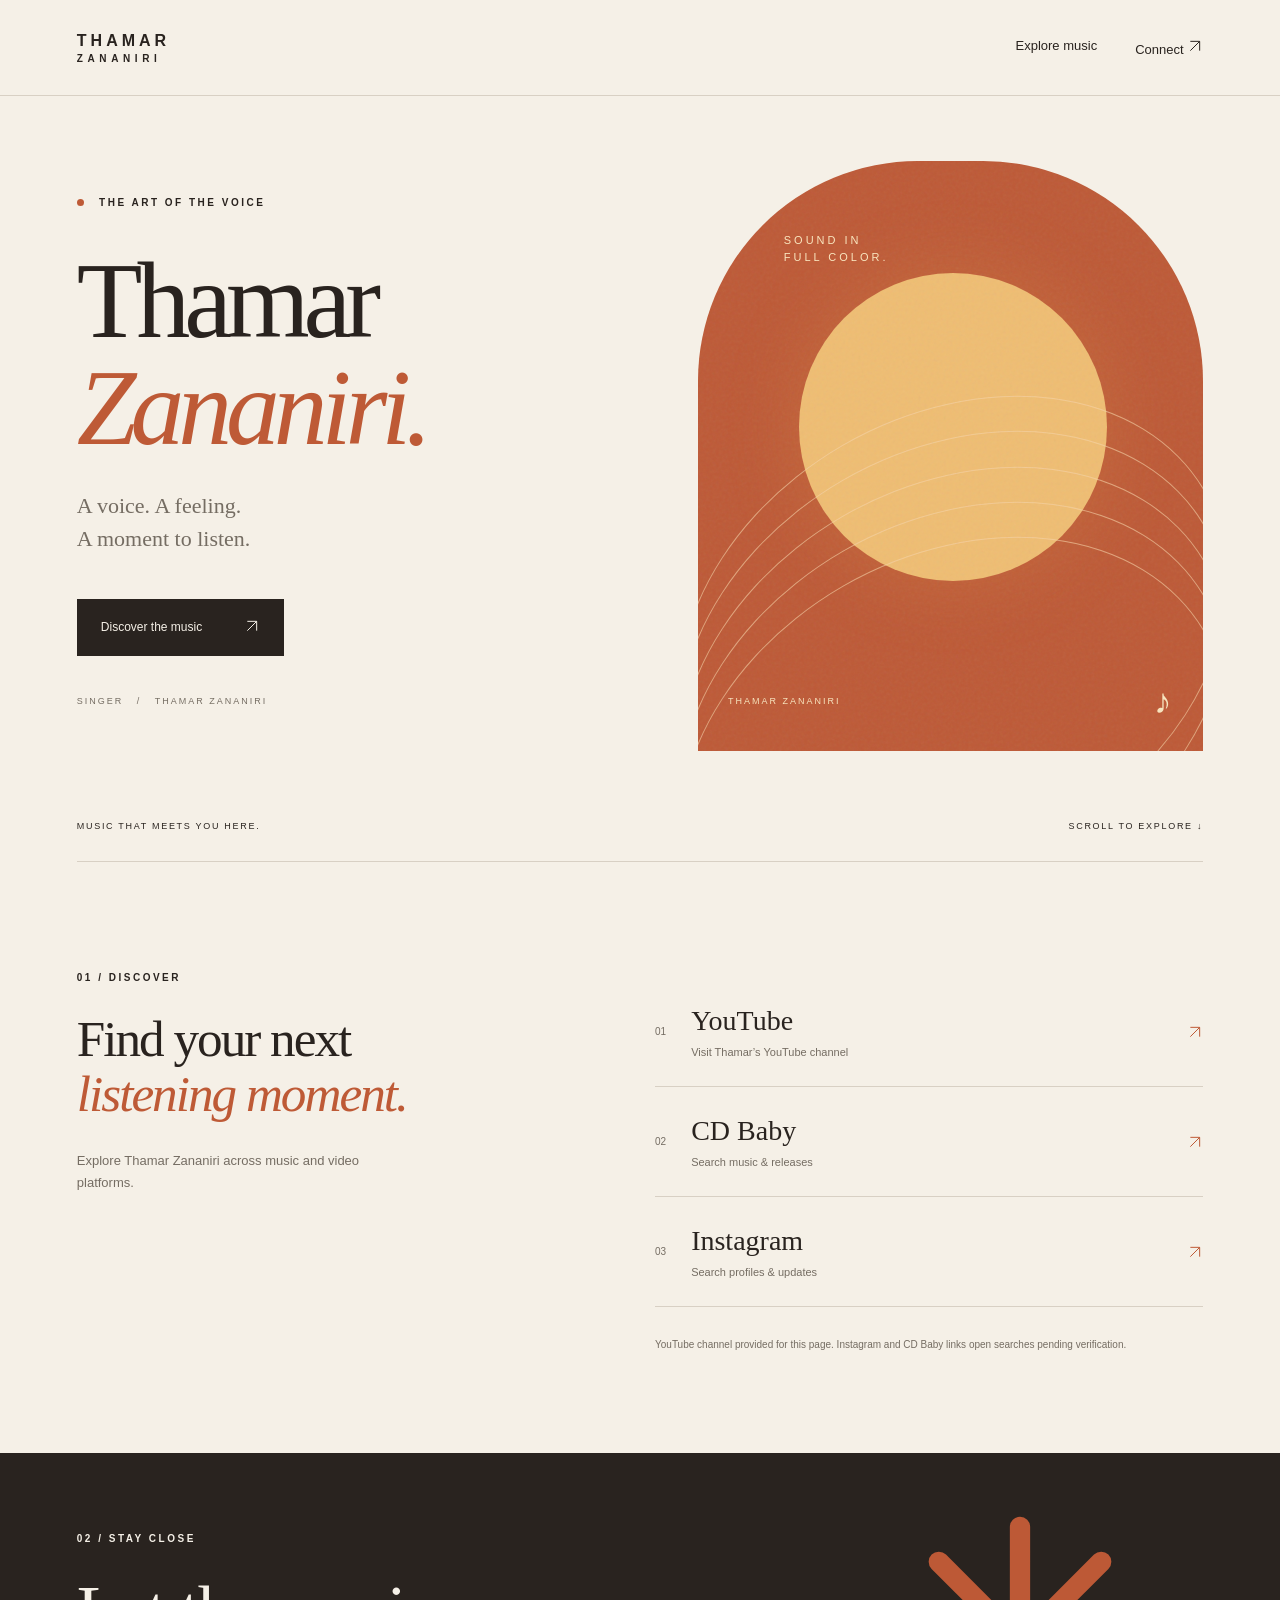
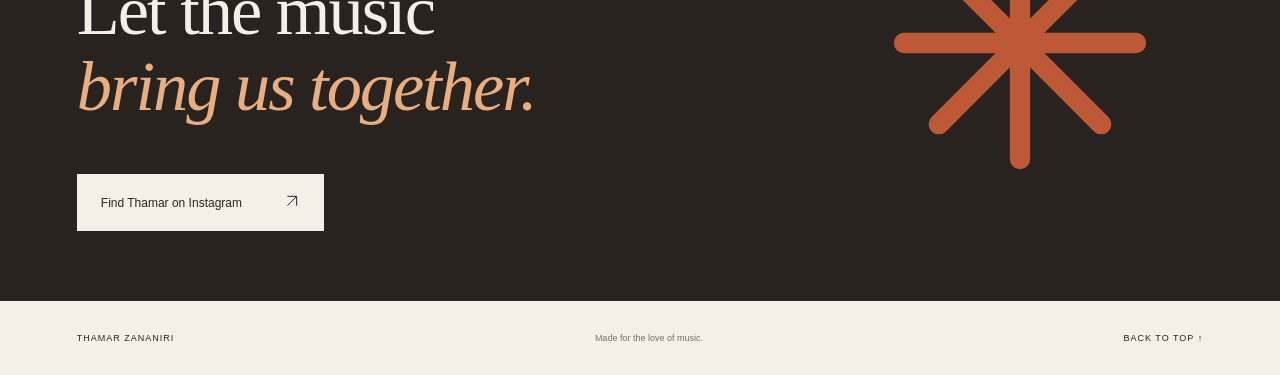
==== index.html @ 1c7a8098 "Add Thamar Zananiri landing page" ====
<!doctype html>
<html lang="en">
<head>
<meta charset="utf-8"><meta name="viewport" content="width=device-width,initial-scale=1">
<meta name="theme-color" content="#211c19">
<meta name="description" content="Discover singer Thamar Zananiri. Explore her music, performances, and social presence.">
<title>Thamar Zananiri — Singer</title>
<link rel="stylesheet" href="style.css">
</head>
<body>
<header><a class="wordmark" href="#">THAMAR<span>ZANANIRI</span></a><nav aria-label="Main navigation"><a href="#listen">Explore music</a><a href="#connect">Connect <span aria-hidden="true"><svg width="16" height="16" viewBox="0 0 24 24" fill="none" stroke="currentColor" stroke-width="1.5" aria-hidden="true"><path d="M5 19 19 5M5 5h14v14"/></svg></span></a></nav></header>
<main>
<section class="hero" aria-labelledby="title">
<div class="intro"><p class="eyebrow"><span></span> THE ART OF THE VOICE</p><h1 id="title">Thamar<br><i>Zananiri.</i></h1><p class="subtitle">A voice. A feeling.<br>A moment to listen.</p><a class="button" href="https://www.youtube.com/channel/UCpa3bfyTD0o4tT6CGDLnofg" target="_blank" rel="noopener noreferrer">Discover the music <span aria-hidden="true"><svg width="16" height="16" viewBox="0 0 24 24" fill="none" stroke="currentColor" stroke-width="1.5" aria-hidden="true"><path d="M5 19 19 5M5 5h14v14"/></svg></span></a><p class="caption">SINGER &nbsp; / &nbsp; THAMAR ZANANIRI</p></div>
<div class="art" role="img" aria-label="Abstract artwork of a golden sun and sound waves"><div class="art-label">SOUND IN<br>FULL COLOR.</div><div class="sun"></div><div class="orbit o1"></div><div class="orbit o2"></div><div class="orbit o3"></div><div class="orbit o4"></div><div class="orbit o5"></div><div class="art-bottom"><span>THAMAR ZANANIRI</span><span>♪</span></div></div>
<div class="hero-bottom"><span>MUSIC THAT MEETS YOU HERE.</span><a href="#listen">SCROLL TO EXPLORE ↓</a></div>
</section>
<section id="listen" class="listen"><div class="section-heading"><p class="eyebrow">01 / DISCOVER</p><h2>Find your next<br><i>listening moment.</i></h2><p>Explore Thamar Zananiri across music and video platforms.</p></div>
<div class="platforms">
<a class="platform" href="https://www.youtube.com/channel/UCpa3bfyTD0o4tT6CGDLnofg" target="_blank" rel="noopener noreferrer"><span class="platform-number">01</span><div><h3>YouTube</h3><p>Visit Thamar’s YouTube channel</p></div><span class="arrow" aria-hidden="true"><svg width="16" height="16" viewBox="0 0 24 24" fill="none" stroke="currentColor" stroke-width="1.5" aria-hidden="true"><path d="M5 19 19 5M5 5h14v14"/></svg></span></a>
<a class="platform" href="https://www.google.com/search?q=%22Thamar+Zananiri%22+site%3Acdbaby.com" target="_blank" rel="noopener noreferrer"><span class="platform-number">02</span><div><h3>CD Baby</h3><p>Search music & releases</p></div><span class="arrow" aria-hidden="true"><svg width="16" height="16" viewBox="0 0 24 24" fill="none" stroke="currentColor" stroke-width="1.5" aria-hidden="true"><path d="M5 19 19 5M5 5h14v14"/></svg></span></a>
<a class="platform" href="https://www.google.com/search?q=%22Thamar+Zananiri%22+site%3Ainstagram.com" target="_blank" rel="noopener noreferrer"><span class="platform-number">03</span><div><h3>Instagram</h3><p>Search profiles & updates</p></div><span class="arrow" aria-hidden="true"><svg width="16" height="16" viewBox="0 0 24 24" fill="none" stroke="currentColor" stroke-width="1.5" aria-hidden="true"><path d="M5 19 19 5M5 5h14v14"/></svg></span></a>
</div><p class="link-note">YouTube channel provided for this page. Instagram and CD Baby links open searches pending verification.</p></section>
<section id="connect" class="connect"><p class="eyebrow">02 / STAY CLOSE</p><h2>Let the music<br><i>bring us together.</i></h2><a class="button light" href="https://www.google.com/search?q=%22Thamar+Zananiri%22+site%3Ainstagram.com" target="_blank" rel="noopener noreferrer">Find Thamar on Instagram <span aria-hidden="true"><svg width="16" height="16" viewBox="0 0 24 24" fill="none" stroke="currentColor" stroke-width="1.5" aria-hidden="true"><path d="M5 19 19 5M5 5h14v14"/></svg></span></a><svg class="flower" aria-hidden="true" width="290" height="320" viewBox="0 0 100 100" fill="none" stroke="currentColor" stroke-width="7" stroke-linecap="round"><path d="M50 10v80M10 50h80M22 22l56 56M22 78l56-56"/></svg></section>
</main><footer><span>THAMAR ZANANIRI</span><span>Made for the love of music.</span><a href="#">BACK TO TOP ↑</a></footer>
</body></html>
---- style.css ----
:root{--paper:#f5f0e7;--ink:#29231f;--muted:#756d63;--orange:#be5a36;--line:#d8d0c4}*{box-sizing:border-box}html{scroll-behavior:smooth;scroll-padding-top:30px}body{margin:0;background:var(--paper);color:var(--ink);font-family:Arial,Helvetica,sans-serif}a{color:inherit;text-decoration:none}a:focus-visible{outline:3px solid var(--orange);outline-offset:6px}header{max-width:1440px;margin:auto;padding:30px 6%;display:flex;justify-content:space-between;align-items:center;border-bottom:1px solid var(--line)}.wordmark{font-size:16px;font-weight:700;letter-spacing:4px;line-height:1.35}.wordmark span{display:block;font-size:10px;letter-spacing:4.6px}nav{display:flex;gap:38px;font-size:13px}nav a:hover{text-decoration:underline}.hero{padding:65px 6% 0;max-width:1440px;margin:auto;display:grid;grid-template-columns:1.15fr 1fr;gap:40px}.intro{padding:26px 0}.eyebrow{font-size:10px;letter-spacing:2.5px;font-weight:600}.eyebrow span{display:inline-block;width:7px;height:7px;border-radius:50%;background:var(--orange);margin-right:10px}h1,h2{font-family:Georgia,'Times New Roman',serif;font-weight:400}h1{font-size:clamp(66px,8.4vw,125px);line-height:.99;letter-spacing:-6px;margin:40px 0 28px}h1 i,h2 i{font-weight:400;color:var(--orange)}.subtitle{font-family:Georgia,serif;font-size:22px;line-height:1.5;color:var(--muted)}.button{display:inline-flex;align-items:center;gap:42px;background:var(--ink);color:var(--paper);padding:19px 24px;font-size:12px;margin-top:22px;transition:background .2s,transform .2s}.button:hover{background:var(--orange);transform:translateY(-2px)}.caption{font-size:9px;letter-spacing:2px;color:var(--muted);margin-top:40px}.art{position:relative;min-height:590px;background:#bd5936;overflow:hidden;border-radius:220px 220px 0 0;color:#f9e6bf;isolation:isolate}.art:after{content:'';position:absolute;inset:0;opacity:.12;background-image:url("data:image/svg+xml,%3Csvg viewBox='0 0 200 200' xmlns='http://www.w3.org/2000/svg'%3E%3Cfilter id='n'%3E%3CfeTurbulence type='fractalNoise' baseFrequency='.8' numOctaves='3' stitchTiles='stitch'/%3E%3C/filter%3E%3Cpath fill='%23000' filter='url(%23n)' opacity='.6' d='M0 0h200v200H0z'/%3E%3C/svg%3E");pointer-events:none}.sun{position:absolute;width:61%;aspect-ratio:1;background:#efbd72;border-radius:50%;top:19%;left:20%;box-shadow:0 0 80px #eaa45233}.art-label{position:absolute;top:12%;left:17%;z-index:2;font-size:11px;letter-spacing:3px;line-height:1.6}.orbit{position:absolute;border:1px solid #f7d4a999;border-radius:50%;height:75%;width:115%;left:-7%;top:43%;transform:rotate(-30deg)}.o2{top:49%}.o3{top:55%}.o4{top:61%}.o5{top:67%}.art-bottom{position:absolute;bottom:30px;left:30px;right:30px;display:flex;justify-content:space-between;align-items:center;font-size:9px;letter-spacing:2px}.art-bottom span:last-child{font-size:35px}.hero-bottom{grid-column:1/-1;display:flex;justify-content:space-between;padding:30px 0;border-bottom:1px solid var(--line);font-size:9px;letter-spacing:1.7px}.listen{padding:100px 6%;max-width:1440px;margin:auto;display:grid;grid-template-columns:1fr 1fr;gap:30px}h2{font-size:clamp(38px,4vw,60px);line-height:1.08;letter-spacing:-2px;margin:28px 0}.section-heading>p:last-child{max-width:290px;color:var(--muted);font-size:13px;line-height:1.7}.platforms{padding-top:15px}.platform{display:flex;align-items:center;gap:25px;padding:28px 0;border-bottom:1px solid var(--line);transition:padding .2s}.platform:hover{padding-left:10px}.platform-number{color:var(--muted);font-size:10px}h3{font-family:Georgia,serif;font-weight:400;font-size:28px;margin:0 0 9px}.platform p{font-size:11px;color:var(--muted);margin:0}.arrow{margin-left:auto;font-size:25px;color:var(--orange)}.link-note{grid-column:2;font-size:10px;color:var(--muted);line-height:1.6;margin:0}.connect{background:var(--ink);color:var(--paper);padding:70px 6%;position:relative;overflow:hidden}.connect h2{font-size:clamp(45px,5.5vw,80px)}.connect h2 i{color:#e9ae80}.light{background:var(--paper);color:var(--ink)}.flower{position:absolute;right:9%;top:30px;color:#bd5936;font-size:300px;line-height:1.4}footer{display:flex;justify-content:space-between;gap:25px;padding:32px 6%;font-size:9px;letter-spacing:1px}footer span:nth-child(2){color:var(--muted);letter-spacing:0}@media(min-width:1600px){.connect{padding-left:calc((100vw - 1267px)/2)}}@media(max-width:700px){header{padding:22px 6%}nav{gap:20px;font-size:11px}.wordmark{font-size:13px}.wordmark span{font-size:8px}.hero{grid-template-columns:1fr;padding-top:25px;gap:20px}.intro{padding-bottom:5px}h1{letter-spacing:-4px;font-size:80px;margin-top:30px}.art{min-height:430px;border-radius:200px 200px 0 0}.hero-bottom{font-size:7px;letter-spacing:1px}.listen{grid-template-columns:1fr;padding-top:60px;padding-bottom:60px;gap:15px}.link-note{grid-column:1}.connect{padding-top:50px;padding-bottom:55px}.flower{font-size:190px;right:-60px;top:60px;opacity:.4}.connect .button,.connect h2,.connect .eyebrow{position:relative;z-index:1}footer{flex-wrap:wrap;font-size:8px}footer span:nth-child(2){order:3;width:100%}}@media(prefers-reduced-motion:reduce){html{scroll-behavior:auto}*{transition:none!important}}
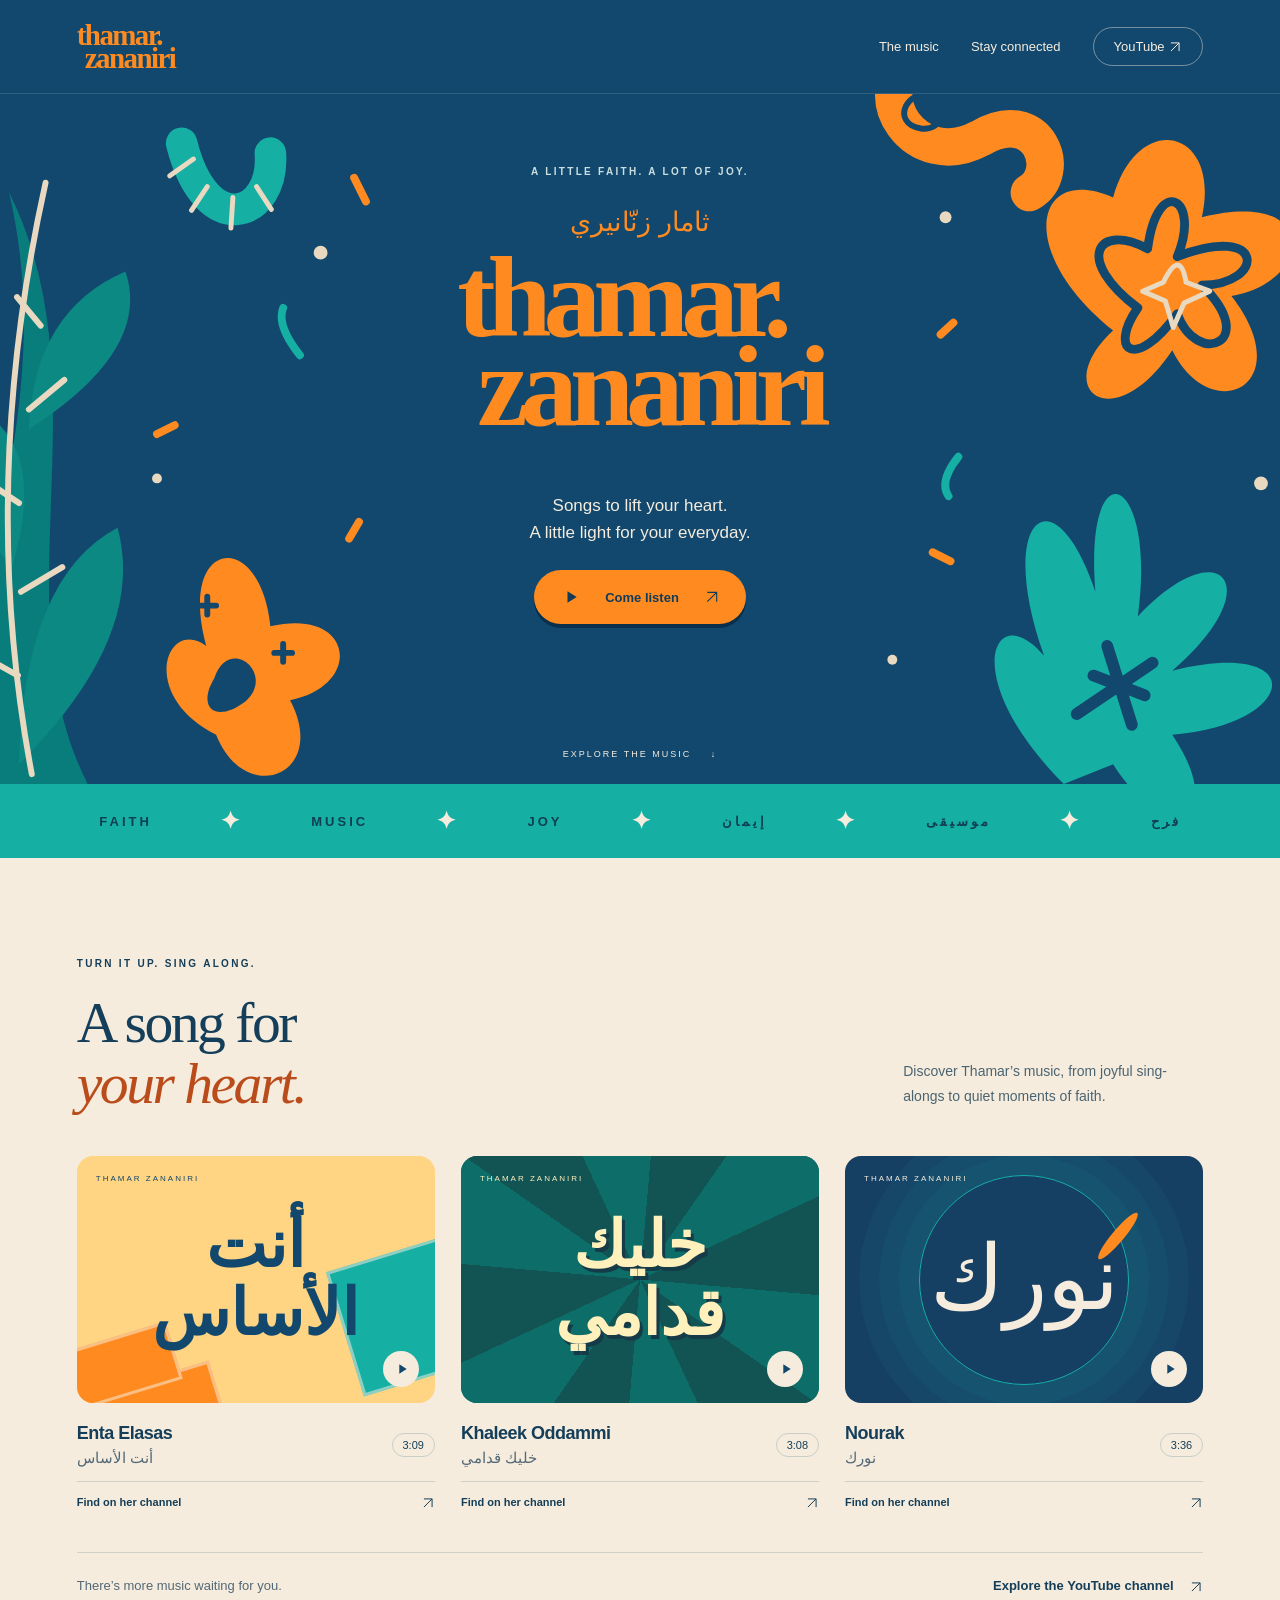
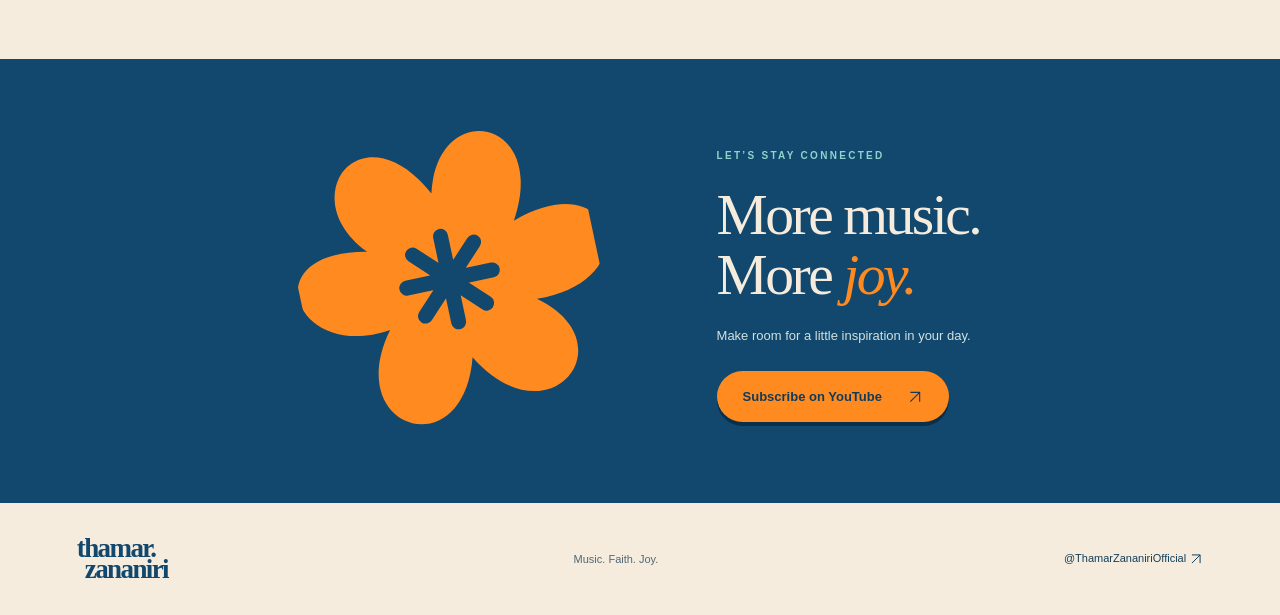
==== commit fa86b4b9: "Redesign landing page around Thamar's YouTube branding" ====
--- a/index.html
+++ b/index.html
@@ -2,25 +2,23 @@
 <html lang="en">
 <head>
 <meta charset="utf-8"><meta name="viewport" content="width=device-width,initial-scale=1">
-<meta name="theme-color" content="#211c19">
-<meta name="description" content="Discover singer Thamar Zananiri. Explore her music, performances, and social presence.">
-<title>Thamar Zananiri — Singer</title>
-<link rel="stylesheet" href="style.css">
+<meta name="theme-color" content="#12486e">
+<meta name="description" content="Music, faith and joy with Thamar Zananiri — ثامار زنّانيري. Discover her songs and watch on YouTube.">
+<title>Thamar Zananiri | ثامار زنّانيري</title>
+<link rel="icon" href="assets/favicon.svg" type="image/svg+xml"><link rel="stylesheet" href="style.css">
 </head>
 <body>
-<header><a class="wordmark" href="#">THAMAR<span>ZANANIRI</span></a><nav aria-label="Main navigation"><a href="#listen">Explore music</a><a href="#connect">Connect <span aria-hidden="true"><svg width="16" height="16" viewBox="0 0 24 24" fill="none" stroke="currentColor" stroke-width="1.5" aria-hidden="true"><path d="M5 19 19 5M5 5h14v14"/></svg></span></a></nav></header>
+<header class="header"><a class="wordmark" href="#" aria-label="Thamar Zananiri home"><span>thamar.</span><span>zananiri</span></a><nav aria-label="Main navigation"><a href="#music">The music</a><a href="#connect">Stay connected</a><a class="nav-watch" href="https://www.youtube.com/@ThamarZananiriOfficial" target="_blank" rel="noopener noreferrer">YouTube <span aria-hidden="true"><svg class="arrow-icon" viewBox="0 0 24 24" fill="none" stroke="currentColor" stroke-width="1.7" aria-hidden="true"><path d="M5 19 19 5M5 5h14v14"/></svg></span></a></nav></header>
 <main>
-<section class="hero" aria-labelledby="title">
-<div class="intro"><p class="eyebrow"><span></span> THE ART OF THE VOICE</p><h1 id="title">Thamar<br><i>Zananiri.</i></h1><p class="subtitle">A voice. A feeling.<br>A moment to listen.</p><a class="button" href="https://www.youtube.com/channel/UCpa3bfyTD0o4tT6CGDLnofg" target="_blank" rel="noopener noreferrer">Discover the music <span aria-hidden="true"><svg width="16" height="16" viewBox="0 0 24 24" fill="none" stroke="currentColor" stroke-width="1.5" aria-hidden="true"><path d="M5 19 19 5M5 5h14v14"/></svg></span></a><p class="caption">SINGER &nbsp; / &nbsp; THAMAR ZANANIRI</p></div>
-<div class="art" role="img" aria-label="Abstract artwork of a golden sun and sound waves"><div class="art-label">SOUND IN<br>FULL COLOR.</div><div class="sun"></div><div class="orbit o1"></div><div class="orbit o2"></div><div class="orbit o3"></div><div class="orbit o4"></div><div class="orbit o5"></div><div class="art-bottom"><span>THAMAR ZANANIRI</span><span>♪</span></div></div>
-<div class="hero-bottom"><span>MUSIC THAT MEETS YOU HERE.</span><a href="#listen">SCROLL TO EXPLORE ↓</a></div>
+<section class="hero" aria-labelledby="title"><div class="hero-content"><p class="eyebrow">A LITTLE FAITH. A LOT OF JOY.</p><p class="arabic" lang="ar" dir="rtl">ثامار زنّانيري</p><h1 id="title"><span>thamar.</span><span>zananiri</span></h1><p class="hero-description">Songs to lift your heart.<br>A little light for your everyday.</p><a class="button" href="https://www.youtube.com/@ThamarZananiriOfficial" target="_blank" rel="noopener noreferrer"><svg viewBox="0 0 24 24" aria-hidden="true"><path d="m9 5 11 7-11 7Z" fill="currentColor"/></svg>Come listen <span aria-hidden="true"><svg class="arrow-icon" viewBox="0 0 24 24" fill="none" stroke="currentColor" stroke-width="1.7" aria-hidden="true"><path d="M5 19 19 5M5 5h14v14"/></svg></span></a></div><a class="hero-scroll" href="#music">EXPLORE THE MUSIC <span aria-hidden="true">↓</span></a></section>
+<div class="ribbon" aria-hidden="true"><span>FAITH</span><b>✦</b><span>MUSIC</span><b>✦</b><span>JOY</span><b>✦</b><span>إيمان</span><b>✦</b><span>موسيقى</span><b>✦</b><span>فرح</span></div>
+<section class="music section" id="music"><div class="section-top"><div><p class="eyebrow">TURN IT UP. SING ALONG.</p><h2>A song for<br><em>your heart.</em></h2></div><p>Discover Thamar’s music, from joyful sing-alongs to quiet moments of faith.</p></div>
+<div class="songs">
+<a class="song" href="https://www.youtube.com/@ThamarZananiriOfficial/search?query=Enta%20Elasas" target="_blank" rel="noopener noreferrer"><div class="cover foundations"><span class="cover-label">THAMAR ZANANIRI</span><div class="blocks" aria-hidden="true"><i></i><i></i><i></i></div><span class="cover-title" lang="ar" dir="rtl">أنت<br>الأساس</span><span class="play" aria-hidden="true"><svg class="play-icon" viewBox="0 0 24 24" aria-hidden="true"><path d="m8 5 11 7-11 7Z" fill="currentColor"/></svg></span></div><div class="song-details"><div><h3>Enta Elasas</h3><p lang="ar" dir="rtl">أنت الأساس</p></div><span class="duration">3:09</span></div><span class="song-action">Find on her channel <span aria-hidden="true"><svg class="arrow-icon" viewBox="0 0 24 24" fill="none" stroke="currentColor" stroke-width="1.7" aria-hidden="true"><path d="M5 19 19 5M5 5h14v14"/></svg></span></span></a>
+<a class="song" href="https://www.youtube.com/@ThamarZananiriOfficial/search?query=khaleek%20Oddammi" target="_blank" rel="noopener noreferrer"><div class="cover ahead"><span class="cover-label">THAMAR ZANANIRI</span><div class="rays" aria-hidden="true"></div><span class="cover-title" lang="ar" dir="rtl">خليك<br>قدامي</span><span class="play" aria-hidden="true"><svg class="play-icon" viewBox="0 0 24 24" aria-hidden="true"><path d="m8 5 11 7-11 7Z" fill="currentColor"/></svg></span></div><div class="song-details"><div><h3>Khaleek Oddammi</h3><p lang="ar" dir="rtl">خليك قدامي</p></div><span class="duration">3:08</span></div><span class="song-action">Find on her channel <span aria-hidden="true"><svg class="arrow-icon" viewBox="0 0 24 24" fill="none" stroke="currentColor" stroke-width="1.7" aria-hidden="true"><path d="M5 19 19 5M5 5h14v14"/></svg></span></span></a>
+<a class="song" href="https://www.youtube.com/@ThamarZananiriOfficial/search?query=Nourak" target="_blank" rel="noopener noreferrer"><div class="cover light"><span class="cover-label">THAMAR ZANANIRI</span><span class="light-ring" aria-hidden="true"></span><span class="cover-title" lang="ar" dir="rtl">نورك</span><span class="play" aria-hidden="true"><svg class="play-icon" viewBox="0 0 24 24" aria-hidden="true"><path d="m8 5 11 7-11 7Z" fill="currentColor"/></svg></span></div><div class="song-details"><div><h3>Nourak</h3><p lang="ar" dir="rtl">نورك</p></div><span class="duration">3:36</span></div><span class="song-action">Find on her channel <span aria-hidden="true"><svg class="arrow-icon" viewBox="0 0 24 24" fill="none" stroke="currentColor" stroke-width="1.7" aria-hidden="true"><path d="M5 19 19 5M5 5h14v14"/></svg></span></span></a>
+</div><div class="all-music"><p>There’s more music waiting for you.</p><a class="text-link" href="https://www.youtube.com/@ThamarZananiriOfficial/videos" target="_blank" rel="noopener noreferrer">Explore the YouTube channel <span aria-hidden="true"><svg class="arrow-icon" viewBox="0 0 24 24" fill="none" stroke="currentColor" stroke-width="1.7" aria-hidden="true"><path d="M5 19 19 5M5 5h14v14"/></svg></span></a></div>
 </section>
-<section id="listen" class="listen"><div class="section-heading"><p class="eyebrow">01 / DISCOVER</p><h2>Find your next<br><i>listening moment.</i></h2><p>Explore Thamar Zananiri across music and video platforms.</p></div>
-<div class="platforms">
-<a class="platform" href="https://www.youtube.com/channel/UCpa3bfyTD0o4tT6CGDLnofg" target="_blank" rel="noopener noreferrer"><span class="platform-number">01</span><div><h3>YouTube</h3><p>Visit Thamar’s YouTube channel</p></div><span class="arrow" aria-hidden="true"><svg width="16" height="16" viewBox="0 0 24 24" fill="none" stroke="currentColor" stroke-width="1.5" aria-hidden="true"><path d="M5 19 19 5M5 5h14v14"/></svg></span></a>
-<a class="platform" href="https://www.google.com/search?q=%22Thamar+Zananiri%22+site%3Acdbaby.com" target="_blank" rel="noopener noreferrer"><span class="platform-number">02</span><div><h3>CD Baby</h3><p>Search music & releases</p></div><span class="arrow" aria-hidden="true"><svg width="16" height="16" viewBox="0 0 24 24" fill="none" stroke="currentColor" stroke-width="1.5" aria-hidden="true"><path d="M5 19 19 5M5 5h14v14"/></svg></span></a>
-<a class="platform" href="https://www.google.com/search?q=%22Thamar+Zananiri%22+site%3Ainstagram.com" target="_blank" rel="noopener noreferrer"><span class="platform-number">03</span><div><h3>Instagram</h3><p>Search profiles & updates</p></div><span class="arrow" aria-hidden="true"><svg width="16" height="16" viewBox="0 0 24 24" fill="none" stroke="currentColor" stroke-width="1.5" aria-hidden="true"><path d="M5 19 19 5M5 5h14v14"/></svg></span></a>
-</div><p class="link-note">YouTube channel provided for this page. Instagram and CD Baby links open searches pending verification.</p></section>
-<section id="connect" class="connect"><p class="eyebrow">02 / STAY CLOSE</p><h2>Let the music<br><i>bring us together.</i></h2><a class="button light" href="https://www.google.com/search?q=%22Thamar+Zananiri%22+site%3Ainstagram.com" target="_blank" rel="noopener noreferrer">Find Thamar on Instagram <span aria-hidden="true"><svg width="16" height="16" viewBox="0 0 24 24" fill="none" stroke="currentColor" stroke-width="1.5" aria-hidden="true"><path d="M5 19 19 5M5 5h14v14"/></svg></span></a><svg class="flower" aria-hidden="true" width="290" height="320" viewBox="0 0 100 100" fill="none" stroke="currentColor" stroke-width="7" stroke-linecap="round"><path d="M50 10v80M10 50h80M22 22l56 56M22 78l56-56"/></svg></section>
-</main><footer><span>THAMAR ZANANIRI</span><span>Made for the love of music.</span><a href="#">BACK TO TOP ↑</a></footer>
+<section class="connect" id="connect"><div class="connect-flower" aria-hidden="true"><svg viewBox="0 0 240 240"><path fill="#ff8b20" d="M120 50C80-30 10 30 60 85C-30 65-15 160 65 150C10 220 100 270 125 185C170 265 250 200 185 150C275 155 270 55 180 85C225 10 140-25 120 50Z"/><path d="M120 85v70m-35-35h70m-60-25 50 50m-50 0 50-50" stroke="#12486e" stroke-width="12" stroke-linecap="round"/></svg></div><div><p class="eyebrow">LET’S STAY CONNECTED</p><h2>More music.<br>More <em>joy.</em></h2><p>Make room for a little inspiration in your day.</p><a class="button" href="https://www.youtube.com/@ThamarZananiriOfficial?sub_confirmation=1" target="_blank" rel="noopener noreferrer">Subscribe on YouTube <span aria-hidden="true"><svg class="arrow-icon" viewBox="0 0 24 24" fill="none" stroke="currentColor" stroke-width="1.7" aria-hidden="true"><path d="M5 19 19 5M5 5h14v14"/></svg></span></a></div></section>
+</main><footer><a class="wordmark" href="#" aria-label="Back to top"><span>thamar.</span><span>zananiri</span></a><p>Music. Faith. Joy.</p><a href="https://www.youtube.com/@ThamarZananiriOfficial" target="_blank" rel="noopener noreferrer">@ThamarZananiriOfficial <span aria-hidden="true"><svg class="arrow-icon" viewBox="0 0 24 24" fill="none" stroke="currentColor" stroke-width="1.7" aria-hidden="true"><path d="M5 19 19 5M5 5h14v14"/></svg></span></a></footer>
 </body></html>
--- a/style.css
+++ b/style.css
@@ -1 +1,3 @@
-:root{--paper:#f5f0e7;--ink:#29231f;--muted:#756d63;--orange:#be5a36;--line:#d8d0c4}*{box-sizing:border-box}html{scroll-behavior:smooth;scroll-padding-top:30px}body{margin:0;background:var(--paper);color:var(--ink);font-family:Arial,Helvetica,sans-serif}a{color:inherit;text-decoration:none}a:focus-visible{outline:3px solid var(--orange);outline-offset:6px}header{max-width:1440px;margin:auto;padding:30px 6%;display:flex;justify-content:space-between;align-items:center;border-bottom:1px solid var(--line)}.wordmark{font-size:16px;font-weight:700;letter-spacing:4px;line-height:1.35}.wordmark span{display:block;font-size:10px;letter-spacing:4.6px}nav{display:flex;gap:38px;font-size:13px}nav a:hover{text-decoration:underline}.hero{padding:65px 6% 0;max-width:1440px;margin:auto;display:grid;grid-template-columns:1.15fr 1fr;gap:40px}.intro{padding:26px 0}.eyebrow{font-size:10px;letter-spacing:2.5px;font-weight:600}.eyebrow span{display:inline-block;width:7px;height:7px;border-radius:50%;background:var(--orange);margin-right:10px}h1,h2{font-family:Georgia,'Times New Roman',serif;font-weight:400}h1{font-size:clamp(66px,8.4vw,125px);line-height:.99;letter-spacing:-6px;margin:40px 0 28px}h1 i,h2 i{font-weight:400;color:var(--orange)}.subtitle{font-family:Georgia,serif;font-size:22px;line-height:1.5;color:var(--muted)}.button{display:inline-flex;align-items:center;gap:42px;background:var(--ink);color:var(--paper);padding:19px 24px;font-size:12px;margin-top:22px;transition:background .2s,transform .2s}.button:hover{background:var(--orange);transform:translateY(-2px)}.caption{font-size:9px;letter-spacing:2px;color:var(--muted);margin-top:40px}.art{position:relative;min-height:590px;background:#bd5936;overflow:hidden;border-radius:220px 220px 0 0;color:#f9e6bf;isolation:isolate}.art:after{content:'';position:absolute;inset:0;opacity:.12;background-image:url("data:image/svg+xml,%3Csvg viewBox='0 0 200 200' xmlns='http://www.w3.org/2000/svg'%3E%3Cfilter id='n'%3E%3CfeTurbulence type='fractalNoise' baseFrequency='.8' numOctaves='3' stitchTiles='stitch'/%3E%3C/filter%3E%3Cpath fill='%23000' filter='url(%23n)' opacity='.6' d='M0 0h200v200H0z'/%3E%3C/svg%3E");pointer-events:none}.sun{position:absolute;width:61%;aspect-ratio:1;background:#efbd72;border-radius:50%;top:19%;left:20%;box-shadow:0 0 80px #eaa45233}.art-label{position:absolute;top:12%;left:17%;z-index:2;font-size:11px;letter-spacing:3px;line-height:1.6}.orbit{position:absolute;border:1px solid #f7d4a999;border-radius:50%;height:75%;width:115%;left:-7%;top:43%;transform:rotate(-30deg)}.o2{top:49%}.o3{top:55%}.o4{top:61%}.o5{top:67%}.art-bottom{position:absolute;bottom:30px;left:30px;right:30px;display:flex;justify-content:space-between;align-items:center;font-size:9px;letter-spacing:2px}.art-bottom span:last-child{font-size:35px}.hero-bottom{grid-column:1/-1;display:flex;justify-content:space-between;padding:30px 0;border-bottom:1px solid var(--line);font-size:9px;letter-spacing:1.7px}.listen{padding:100px 6%;max-width:1440px;margin:auto;display:grid;grid-template-columns:1fr 1fr;gap:30px}h2{font-size:clamp(38px,4vw,60px);line-height:1.08;letter-spacing:-2px;margin:28px 0}.section-heading>p:last-child{max-width:290px;color:var(--muted);font-size:13px;line-height:1.7}.platforms{padding-top:15px}.platform{display:flex;align-items:center;gap:25px;padding:28px 0;border-bottom:1px solid var(--line);transition:padding .2s}.platform:hover{padding-left:10px}.platform-number{color:var(--muted);font-size:10px}h3{font-family:Georgia,serif;font-weight:400;font-size:28px;margin:0 0 9px}.platform p{font-size:11px;color:var(--muted);margin:0}.arrow{margin-left:auto;font-size:25px;color:var(--orange)}.link-note{grid-column:2;font-size:10px;color:var(--muted);line-height:1.6;margin:0}.connect{background:var(--ink);color:var(--paper);padding:70px 6%;position:relative;overflow:hidden}.connect h2{font-size:clamp(45px,5.5vw,80px)}.connect h2 i{color:#e9ae80}.light{background:var(--paper);color:var(--ink)}.flower{position:absolute;right:9%;top:30px;color:#bd5936;font-size:300px;line-height:1.4}footer{display:flex;justify-content:space-between;gap:25px;padding:32px 6%;font-size:9px;letter-spacing:1px}footer span:nth-child(2){color:var(--muted);letter-spacing:0}@media(min-width:1600px){.connect{padding-left:calc((100vw - 1267px)/2)}}@media(max-width:700px){header{padding:22px 6%}nav{gap:20px;font-size:11px}.wordmark{font-size:13px}.wordmark span{font-size:8px}.hero{grid-template-columns:1fr;padding-top:25px;gap:20px}.intro{padding-bottom:5px}h1{letter-spacing:-4px;font-size:80px;margin-top:30px}.art{min-height:430px;border-radius:200px 200px 0 0}.hero-bottom{font-size:7px;letter-spacing:1px}.listen{grid-template-columns:1fr;padding-top:60px;padding-bottom:60px;gap:15px}.link-note{grid-column:1}.connect{padding-top:50px;padding-bottom:55px}.flower{font-size:190px;right:-60px;top:60px;opacity:.4}.connect .button,.connect h2,.connect .eyebrow{position:relative;z-index:1}footer{flex-wrap:wrap;font-size:8px}footer span:nth-child(2){order:3;width:100%}}@media(prefers-reduced-motion:reduce){html{scroll-behavior:auto}*{transition:none!important}}
+:root{--blue:#12486e;--orange:#ff8b20;--teal:#16afa4;--cream:#f5ecdd;--ink:#143e59}*{box-sizing:border-box}html{scroll-behavior:smooth;scroll-padding-top:24px}body{margin:0;background:var(--cream);color:var(--ink);font-family:Arial,Helvetica,sans-serif}a{color:inherit;text-decoration:none}a:focus-visible{outline:3px solid var(--teal);outline-offset:6px}.header{background:var(--blue);color:var(--cream);padding:24px 6%;display:flex;align-items:center;justify-content:space-between;border-bottom:1px solid #ffffff20}.wordmark{font-family:Georgia,serif;font-weight:700;letter-spacing:-1.6px;line-height:.78;font-size:29px;color:var(--orange);display:inline-flex;flex-direction:column}.wordmark span:last-child{padding-left:8px}nav{display:flex;align-items:center;gap:32px;font-size:13px}nav a:hover,.text-link:hover{text-decoration:underline}.nav-watch{border:1px solid #f5ecdd70;border-radius:30px;padding:11px 20px}.hero{background:var(--blue) url('assets/garden.svg') center center/cover no-repeat;color:var(--cream);min-height:690px;position:relative;padding:62px 20px 80px;text-align:center}.hero-content{max-width:660px;margin:auto}.eyebrow{font-size:10px;letter-spacing:2.3px;font-weight:700}.hero .eyebrow{color:#c9dfdf}.arabic{font-size:27px;margin:29px 0 15px;color:var(--orange)}h1{font-family:Georgia,serif;color:var(--orange);font-size:clamp(80px,9vw,135px);line-height:.77;letter-spacing:-8px;margin:0 0 33px;font-weight:700;display:inline-flex;flex-direction:column;text-align:left}h1 span:last-child{padding-left:20px}.hero-description{font-size:17px;line-height:1.6;margin:28px 0 24px}.button{display:inline-flex;align-items:center;justify-content:center;gap:25px;padding:17px 26px;border-radius:40px;background:var(--orange);color:#123b58;font-size:13px;font-weight:700;box-shadow:0 4px 0 #082f4c;transition:transform .2s,background .2s}.button:hover{transform:translateY(-3px);background:#ffa442}.button svg{width:20px;height:20px}.hero-scroll{position:absolute;bottom:25px;left:50%;transform:translateX(-50%);font-size:9px;letter-spacing:2px;white-space:nowrap}.hero-scroll span{margin-left:15px}.ribbon{display:flex;justify-content:space-evenly;align-items:center;gap:20px;padding:23px 4%;background:var(--teal);color:#103f53;font-size:13px;letter-spacing:3px;font-weight:700}.ribbon b{font-size:24px;color:var(--cream)}.ribbon span[lang]{letter-spacing:0}.section{max-width:1440px;margin:auto;padding:90px 6% 65px}.section-top{display:flex;align-items:flex-end;justify-content:space-between;gap:40px;margin-bottom:42px}h2{font-family:Georgia,serif;font-size:clamp(42px,4.5vw,64px);font-weight:400;line-height:1.05;letter-spacing:-2.5px;margin:24px 0 0}h2 em{color:#ba4c1b;font-weight:400}.section-top>p{max-width:300px;font-size:14px;line-height:1.8;color:#4b6472;margin:0 0 5px}.songs{display:grid;grid-template-columns:repeat(3,minmax(0,1fr));gap:26px}.song{display:block}.cover{aspect-ratio:1.45;position:relative;border-radius:16px;overflow:hidden;display:flex;justify-content:center;align-items:center;transition:transform .25s}.song:hover .cover{transform:translateY(-5px)}.cover-label{position:absolute;left:19px;top:18px;font-size:8px;letter-spacing:2px;z-index:2}.cover-title{position:relative;font-family:Georgia,'Times New Roman',serif;font-size:64px;line-height:1.05;text-align:center;z-index:1;font-weight:700}.foundations{background:#ffd482;color:var(--blue)}.blocks{position:absolute;inset:0;transform:rotate(-17deg)}.blocks i{position:absolute;background:var(--orange);border:3px solid #f5ecdd88;width:150px;height:60px;bottom:0;left:-40px}.blocks i:nth-child(2){bottom:50px;left:-70px}.blocks i:nth-child(3){bottom:-20px;left:auto;right:-50px;width:160px;height:130px;background:var(--teal)}.ahead{background:#0c6d69;color:#fff0bc}.rays{position:absolute;inset:-60%;background:repeating-conic-gradient(from 20deg,#0c6d69 0deg 30deg,#125354 30deg 60deg);transform:rotate(15deg)}.ahead .cover-title{text-shadow:3px 4px 0 #153b48}.light{background:#163f64;color:var(--cream)}.light-ring{position:absolute;width:210px;height:210px;border:1px solid #15b0a4;border-radius:50%;box-shadow:0 0 0 20px #15b0a410,0 0 0 40px #15b0a410,0 0 0 60px #15b0a410}.light:after{content:'';position:absolute;width:12px;height:60px;border-radius:50%;background:var(--orange);transform:rotate(40deg);right:22%;top:20%}.light .cover-title{font-size:90px;font-weight:400}.play{position:absolute;right:16px;bottom:16px;width:36px;height:36px;display:grid;place-items:center;border-radius:50%;background:var(--cream);color:var(--blue);font-size:12px;padding-left:2px;z-index:2}.song-details{display:flex;justify-content:space-between;align-items:center;padding:20px 0 14px}h3{font-size:18px;margin:0 0 5px;letter-spacing:-.5px}.song-details p{font-size:15px;margin:0;color:#536877;text-align:left}.duration{font-size:11px;border:1px solid #c7cec8;border-radius:20px;padding:5px 10px}.song-action{border-top:1px solid #cdd1c6;display:flex;justify-content:space-between;padding-top:14px;font-size:11px;font-weight:600}.all-music{border-top:1px solid #cdd1c6;margin-top:42px;padding-top:25px;display:flex;justify-content:space-between;font-size:13px;gap:20px}.all-music p{margin:0;color:#536877}.text-link{font-weight:700}.text-link span{margin-left:12px}.connect{background:var(--blue);color:var(--cream);padding:70px 12%;display:flex;align-items:center;justify-content:center;gap:12%}.connect-flower{width:300px;flex-shrink:0;transform:rotate(-12deg)}.connect-flower svg{width:100%}.connect .eyebrow{color:#8ed4cd}.connect h2 em{color:var(--orange)}.connect p:not(.eyebrow){font-size:13px;margin:23px 0 28px;color:#d2e0df}footer{display:flex;align-items:center;justify-content:space-between;gap:25px;padding:35px 6%;font-size:11px}footer .wordmark{color:var(--blue);font-size:27px}footer p{color:#536877}footer>a:last-child{font-size:11px}@media(min-width:1600px){.hero{background-size:1440px 700px}}@media(max-width:760px){.header{padding:23px 6%}.wordmark{font-size:25px}nav{gap:16px;font-size:11px}nav>a:nth-child(2){display:none}.nav-watch{padding:9px 14px}.hero{min-height:650px;padding-top:65px;background-size:auto 650px}.hero-content{max-width:370px}.hero:before{content:'';position:absolute;inset:0;background:#12486e33}.hero-content,.hero-scroll{position:relative;z-index:1}.hero-scroll{position:absolute}h1{font-size:85px;letter-spacing:-5px}.arabic{font-size:25px;margin-top:34px}.hero-description{font-size:16px}.ribbon{gap:12px;font-size:10px;letter-spacing:1px;padding:18px 4%;flex-wrap:wrap}.ribbon b{font-size:17px}.section{padding:55px 6%}.section-top{align-items:flex-start;flex-direction:column;gap:22px;margin-bottom:30px}.section-top>p{max-width:330px}.songs{grid-template-columns:1fr;gap:35px}.cover{aspect-ratio:1.6}.cover-title{font-size:70px}.song-details{padding-top:16px}.all-music{flex-direction:column;gap:12px}.connect{padding:50px 7%;gap:25px;position:relative;overflow:hidden}.connect>div:last-child{position:relative;z-index:1;width:100%}.connect-flower{position:absolute;width:210px;right:-95px;top:20px;opacity:.55}footer{flex-wrap:wrap;padding:30px 6%}footer>a:last-child{width:100%;font-size:11px}}@media(prefers-reduced-motion:reduce){html{scroll-behavior:auto}*{transition:none!important}}
+
+.arrow-icon{width:14px;height:14px;display:inline-block;vertical-align:middle}.button .arrow-icon{width:16px;height:16px}.play-icon{width:16px;height:16px}
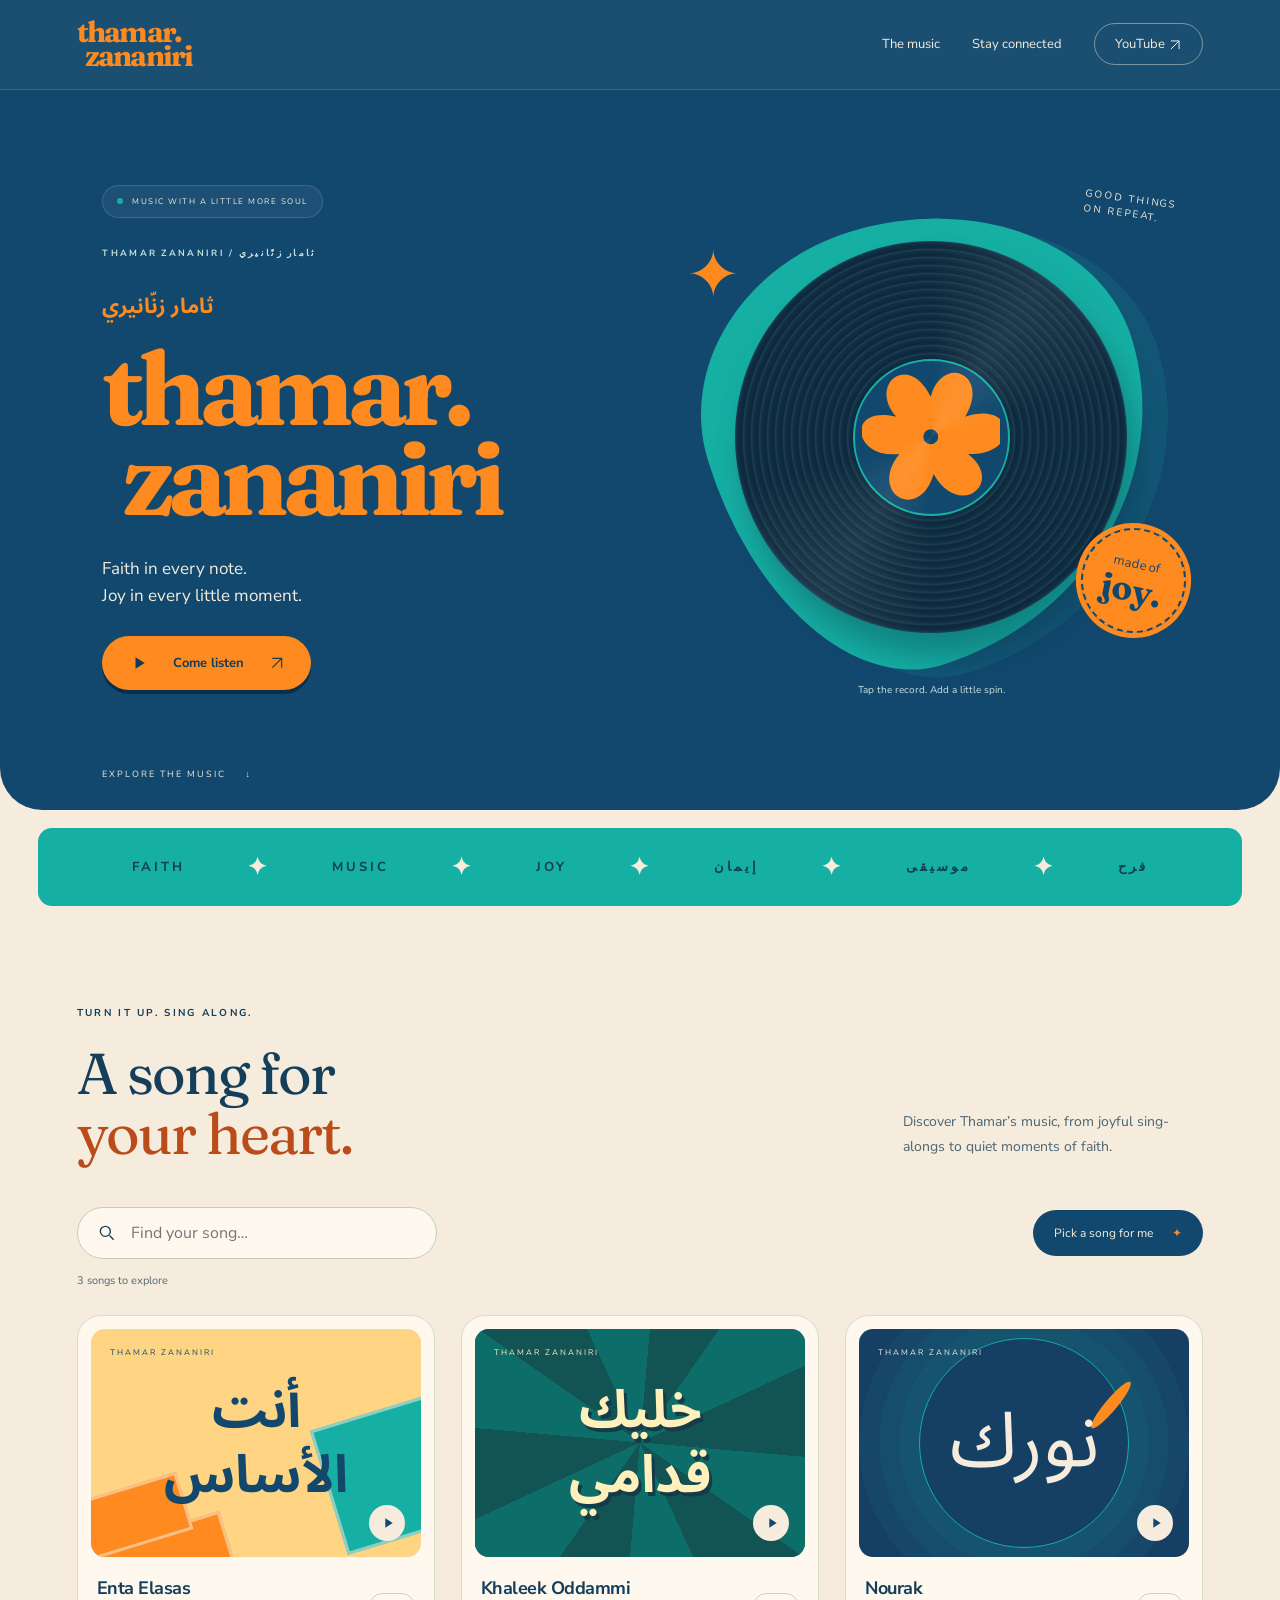
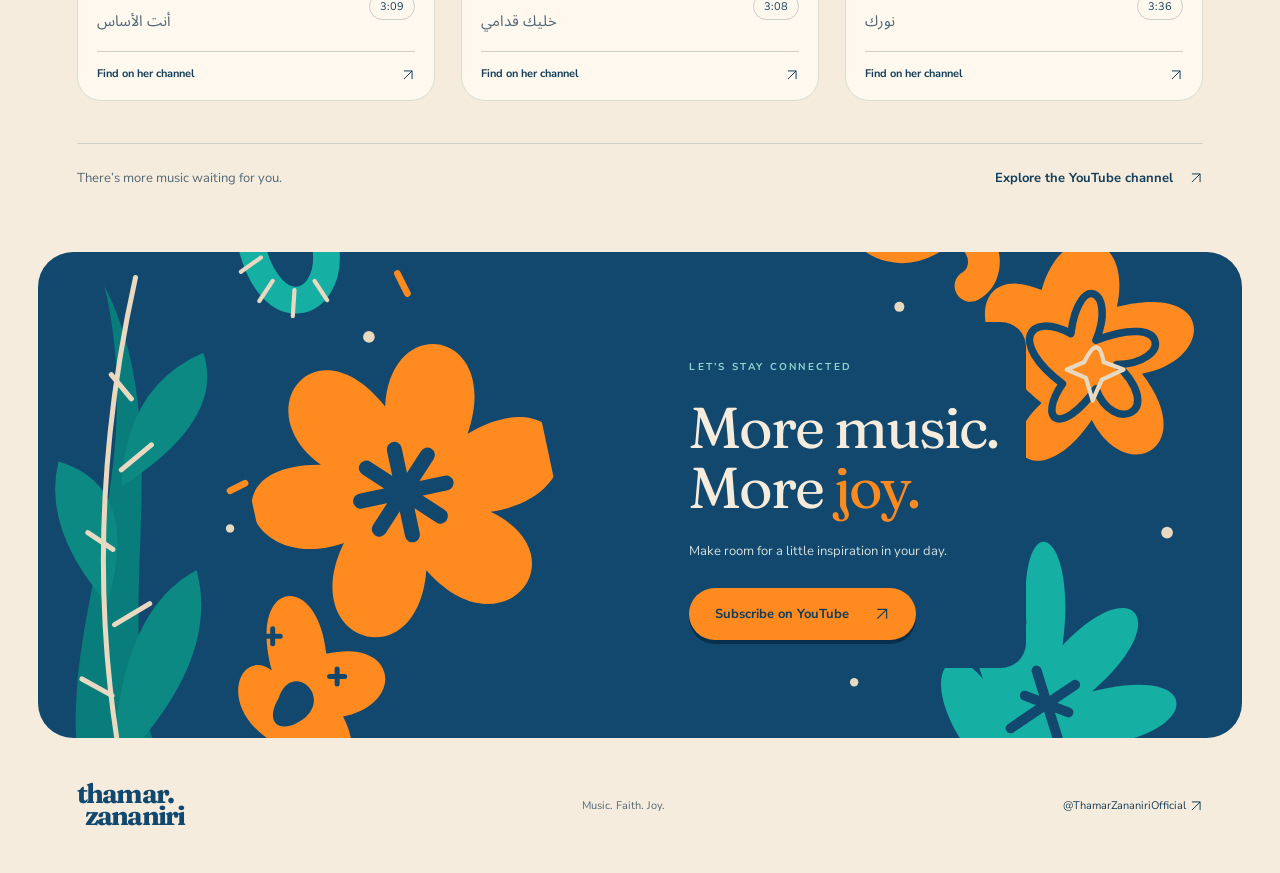
==== commit 7b49aedb: "Add modern interactive music experience and responsive record artwork" ====
--- a/index.html
+++ b/index.html
@@ -8,12 +8,13 @@
 <link rel="icon" href="assets/favicon.svg" type="image/svg+xml"><link rel="stylesheet" href="style.css">
 </head>
 <body>
+<div class="reading-progress" aria-hidden="true"></div>
 <header class="header"><a class="wordmark" href="#" aria-label="Thamar Zananiri home"><span>thamar.</span><span>zananiri</span></a><nav aria-label="Main navigation"><a href="#music">The music</a><a href="#connect">Stay connected</a><a class="nav-watch" href="https://www.youtube.com/@ThamarZananiriOfficial" target="_blank" rel="noopener noreferrer">YouTube <span aria-hidden="true"><svg class="arrow-icon" viewBox="0 0 24 24" fill="none" stroke="currentColor" stroke-width="1.7" aria-hidden="true"><path d="M5 19 19 5M5 5h14v14"/></svg></span></a></nav></header>
 <main>
-<section class="hero" aria-labelledby="title"><div class="hero-content"><p class="eyebrow">A LITTLE FAITH. A LOT OF JOY.</p><p class="arabic" lang="ar" dir="rtl">ثامار زنّانيري</p><h1 id="title"><span>thamar.</span><span>zananiri</span></h1><p class="hero-description">Songs to lift your heart.<br>A little light for your everyday.</p><a class="button" href="https://www.youtube.com/@ThamarZananiriOfficial" target="_blank" rel="noopener noreferrer"><svg viewBox="0 0 24 24" aria-hidden="true"><path d="m9 5 11 7-11 7Z" fill="currentColor"/></svg>Come listen <span aria-hidden="true"><svg class="arrow-icon" viewBox="0 0 24 24" fill="none" stroke="currentColor" stroke-width="1.7" aria-hidden="true"><path d="M5 19 19 5M5 5h14v14"/></svg></span></a></div><a class="hero-scroll" href="#music">EXPLORE THE MUSIC <span aria-hidden="true">↓</span></a></section>
+<section class="hero" aria-labelledby="title"><div class="hero-content"><span class="hero-tag"><span></span> MUSIC WITH A LITTLE MORE SOUL</span><p class="eyebrow">THAMAR ZANANIRI / ثامار زنّانيري</p><p class="arabic" lang="ar" dir="rtl">ثامار زنّانيري</p><h1 id="title"><span>thamar.</span><span>zananiri</span></h1><p class="hero-description">Faith in every note.<br>Joy in every little moment.</p><a class="button" href="https://www.youtube.com/@ThamarZananiriOfficial" target="_blank" rel="noopener noreferrer"><svg viewBox="0 0 24 24" aria-hidden="true"><path d="m9 5 11 7-11 7Z" fill="currentColor"/></svg>Come listen <span aria-hidden="true"><svg class="arrow-icon" viewBox="0 0 24 24" fill="none" stroke="currentColor" stroke-width="1.7" aria-hidden="true"><path d="M5 19 19 5M5 5h14v14"/></svg></span></a></div><div class="record-scene"><span class="scene-note">GOOD THINGS<br>ON REPEAT.</span><div class="record-halo" aria-hidden="true"></div><button class="record-control" type="button" aria-pressed="false" aria-label="Animate the illustrated record"><span class="record"><span class="record-label"><svg viewBox="0 0 240 240" aria-hidden="true"><path fill="#ff8b20" d="M120 50C80-30 10 30 60 85C-30 65-15 160 65 150C10 220 100 270 125 185C170 265 250 200 185 150C275 155 270 55 180 85C225 10 140-25 120 50Z"/><circle cx="120" cy="120" r="13" fill="#12486e"/></svg></span></span></button><span class="record-sticker" aria-hidden="true">made of<br><em>joy.</em></span><span class="record-caption">Tap the record. Add a little spin.</span><span class="scene-spark" aria-hidden="true">✦</span></div><a class="hero-scroll" href="#music">EXPLORE THE MUSIC <span aria-hidden="true">↓</span></a></section>
 <div class="ribbon" aria-hidden="true"><span>FAITH</span><b>✦</b><span>MUSIC</span><b>✦</b><span>JOY</span><b>✦</b><span>إيمان</span><b>✦</b><span>موسيقى</span><b>✦</b><span>فرح</span></div>
 <section class="music section" id="music"><div class="section-top"><div><p class="eyebrow">TURN IT UP. SING ALONG.</p><h2>A song for<br><em>your heart.</em></h2></div><p>Discover Thamar’s music, from joyful sing-alongs to quiet moments of faith.</p></div>
-<div class="songs">
+<div class="music-tools"><label class="search-box"><svg viewBox="0 0 24 24" fill="none" stroke="currentColor" stroke-width="1.6" aria-hidden="true"><circle cx="10" cy="10" r="6"/><path d="m15 15 5 5"/></svg><span class="sr-only">Search songs in English or Arabic</span><input type="search" id="song-search" placeholder="Find your song…" autocomplete="off"></label><button class="surprise-button" id="surprise" type="button">Pick a song for me <span aria-hidden="true">✦</span></button></div><p id="music-status" class="music-status" role="status">3 songs to explore</p><div class="songs">
 <a class="song" href="https://www.youtube.com/@ThamarZananiriOfficial/search?query=Enta%20Elasas" target="_blank" rel="noopener noreferrer"><div class="cover foundations"><span class="cover-label">THAMAR ZANANIRI</span><div class="blocks" aria-hidden="true"><i></i><i></i><i></i></div><span class="cover-title" lang="ar" dir="rtl">أنت<br>الأساس</span><span class="play" aria-hidden="true"><svg class="play-icon" viewBox="0 0 24 24" aria-hidden="true"><path d="m8 5 11 7-11 7Z" fill="currentColor"/></svg></span></div><div class="song-details"><div><h3>Enta Elasas</h3><p lang="ar" dir="rtl">أنت الأساس</p></div><span class="duration">3:09</span></div><span class="song-action">Find on her channel <span aria-hidden="true"><svg class="arrow-icon" viewBox="0 0 24 24" fill="none" stroke="currentColor" stroke-width="1.7" aria-hidden="true"><path d="M5 19 19 5M5 5h14v14"/></svg></span></span></a>
 <a class="song" href="https://www.youtube.com/@ThamarZananiriOfficial/search?query=khaleek%20Oddammi" target="_blank" rel="noopener noreferrer"><div class="cover ahead"><span class="cover-label">THAMAR ZANANIRI</span><div class="rays" aria-hidden="true"></div><span class="cover-title" lang="ar" dir="rtl">خليك<br>قدامي</span><span class="play" aria-hidden="true"><svg class="play-icon" viewBox="0 0 24 24" aria-hidden="true"><path d="m8 5 11 7-11 7Z" fill="currentColor"/></svg></span></div><div class="song-details"><div><h3>Khaleek Oddammi</h3><p lang="ar" dir="rtl">خليك قدامي</p></div><span class="duration">3:08</span></div><span class="song-action">Find on her channel <span aria-hidden="true"><svg class="arrow-icon" viewBox="0 0 24 24" fill="none" stroke="currentColor" stroke-width="1.7" aria-hidden="true"><path d="M5 19 19 5M5 5h14v14"/></svg></span></span></a>
 <a class="song" href="https://www.youtube.com/@ThamarZananiriOfficial/search?query=Nourak" target="_blank" rel="noopener noreferrer"><div class="cover light"><span class="cover-label">THAMAR ZANANIRI</span><span class="light-ring" aria-hidden="true"></span><span class="cover-title" lang="ar" dir="rtl">نورك</span><span class="play" aria-hidden="true"><svg class="play-icon" viewBox="0 0 24 24" aria-hidden="true"><path d="m8 5 11 7-11 7Z" fill="currentColor"/></svg></span></div><div class="song-details"><div><h3>Nourak</h3><p lang="ar" dir="rtl">نورك</p></div><span class="duration">3:36</span></div><span class="song-action">Find on her channel <span aria-hidden="true"><svg class="arrow-icon" viewBox="0 0 24 24" fill="none" stroke="currentColor" stroke-width="1.7" aria-hidden="true"><path d="M5 19 19 5M5 5h14v14"/></svg></span></span></a>
@@ -21,4 +22,5 @@
 </section>
 <section class="connect" id="connect"><div class="connect-flower" aria-hidden="true"><svg viewBox="0 0 240 240"><path fill="#ff8b20" d="M120 50C80-30 10 30 60 85C-30 65-15 160 65 150C10 220 100 270 125 185C170 265 250 200 185 150C275 155 270 55 180 85C225 10 140-25 120 50Z"/><path d="M120 85v70m-35-35h70m-60-25 50 50m-50 0 50-50" stroke="#12486e" stroke-width="12" stroke-linecap="round"/></svg></div><div><p class="eyebrow">LET’S STAY CONNECTED</p><h2>More music.<br>More <em>joy.</em></h2><p>Make room for a little inspiration in your day.</p><a class="button" href="https://www.youtube.com/@ThamarZananiriOfficial?sub_confirmation=1" target="_blank" rel="noopener noreferrer">Subscribe on YouTube <span aria-hidden="true"><svg class="arrow-icon" viewBox="0 0 24 24" fill="none" stroke="currentColor" stroke-width="1.7" aria-hidden="true"><path d="M5 19 19 5M5 5h14v14"/></svg></span></a></div></section>
 </main><footer><a class="wordmark" href="#" aria-label="Back to top"><span>thamar.</span><span>zananiri</span></a><p>Music. Faith. Joy.</p><a href="https://www.youtube.com/@ThamarZananiriOfficial" target="_blank" rel="noopener noreferrer">@ThamarZananiriOfficial <span aria-hidden="true"><svg class="arrow-icon" viewBox="0 0 24 24" fill="none" stroke="currentColor" stroke-width="1.7" aria-hidden="true"><path d="M5 19 19 5M5 5h14v14"/></svg></span></a></footer>
+<script src="script.js" defer></script>
 </body></html>
--- a/style.css
+++ b/style.css
@@ -1,3 +1,15 @@
+@font-face{font-family:"Fraunces";font-style:normal;font-weight:400;font-display:swap;src:url("assets/fonts/fraunces-latin-400-normal.woff2") format("woff2")}
+@font-face{font-family:"Fraunces";font-style:normal;font-weight:700;font-display:swap;src:url("assets/fonts/fraunces-latin-700-normal.woff2") format("woff2")}
+@font-face{font-family:"Nunito Sans";font-style:normal;font-weight:400;font-display:swap;src:url("assets/fonts/nunito-sans-latin-400-normal.woff2") format("woff2")}
+@font-face{font-family:"Nunito Sans";font-style:normal;font-weight:700;font-display:swap;src:url("assets/fonts/nunito-sans-latin-700-normal.woff2") format("woff2")}
+@font-face{font-family:"Noto Sans Arabic";font-style:normal;font-weight:400;font-display:swap;src:url("assets/fonts/noto-sans-arabic-arabic-400-normal.woff2") format("woff2")}
+@font-face{font-family:"Noto Sans Arabic";font-style:normal;font-weight:700;font-display:swap;src:url("assets/fonts/noto-sans-arabic-arabic-700-normal.woff2") format("woff2")}
 :root{--blue:#12486e;--orange:#ff8b20;--teal:#16afa4;--cream:#f5ecdd;--ink:#143e59}*{box-sizing:border-box}html{scroll-behavior:smooth;scroll-padding-top:24px}body{margin:0;background:var(--cream);color:var(--ink);font-family:Arial,Helvetica,sans-serif}a{color:inherit;text-decoration:none}a:focus-visible{outline:3px solid var(--teal);outline-offset:6px}.header{background:var(--blue);color:var(--cream);padding:24px 6%;display:flex;align-items:center;justify-content:space-between;border-bottom:1px solid #ffffff20}.wordmark{font-family:Georgia,serif;font-weight:700;letter-spacing:-1.6px;line-height:.78;font-size:29px;color:var(--orange);display:inline-flex;flex-direction:column}.wordmark span:last-child{padding-left:8px}nav{display:flex;align-items:center;gap:32px;font-size:13px}nav a:hover,.text-link:hover{text-decoration:underline}.nav-watch{border:1px solid #f5ecdd70;border-radius:30px;padding:11px 20px}.hero{background:var(--blue) url('assets/garden.svg') center center/cover no-repeat;color:var(--cream);min-height:690px;position:relative;padding:62px 20px 80px;text-align:center}.hero-content{max-width:660px;margin:auto}.eyebrow{font-size:10px;letter-spacing:2.3px;font-weight:700}.hero .eyebrow{color:#c9dfdf}.arabic{font-size:27px;margin:29px 0 15px;color:var(--orange)}h1{font-family:Georgia,serif;color:var(--orange);font-size:clamp(80px,9vw,135px);line-height:.77;letter-spacing:-8px;margin:0 0 33px;font-weight:700;display:inline-flex;flex-direction:column;text-align:left}h1 span:last-child{padding-left:20px}.hero-description{font-size:17px;line-height:1.6;margin:28px 0 24px}.button{display:inline-flex;align-items:center;justify-content:center;gap:25px;padding:17px 26px;border-radius:40px;background:var(--orange);color:#123b58;font-size:13px;font-weight:700;box-shadow:0 4px 0 #082f4c;transition:transform .2s,background .2s}.button:hover{transform:translateY(-3px);background:#ffa442}.button svg{width:20px;height:20px}.hero-scroll{position:absolute;bottom:25px;left:50%;transform:translateX(-50%);font-size:9px;letter-spacing:2px;white-space:nowrap}.hero-scroll span{margin-left:15px}.ribbon{display:flex;justify-content:space-evenly;align-items:center;gap:20px;padding:23px 4%;background:var(--teal);color:#103f53;font-size:13px;letter-spacing:3px;font-weight:700}.ribbon b{font-size:24px;color:var(--cream)}.ribbon span[lang]{letter-spacing:0}.section{max-width:1440px;margin:auto;padding:90px 6% 65px}.section-top{display:flex;align-items:flex-end;justify-content:space-between;gap:40px;margin-bottom:42px}h2{font-family:Georgia,serif;font-size:clamp(42px,4.5vw,64px);font-weight:400;line-height:1.05;letter-spacing:-2.5px;margin:24px 0 0}h2 em{color:#ba4c1b;font-weight:400}.section-top>p{max-width:300px;font-size:14px;line-height:1.8;color:#4b6472;margin:0 0 5px}.songs{display:grid;grid-template-columns:repeat(3,minmax(0,1fr));gap:26px}.song{display:block}.cover{aspect-ratio:1.45;position:relative;border-radius:16px;overflow:hidden;display:flex;justify-content:center;align-items:center;transition:transform .25s}.song:hover .cover{transform:translateY(-5px)}.cover-label{position:absolute;left:19px;top:18px;font-size:8px;letter-spacing:2px;z-index:2}.cover-title{position:relative;font-family:Georgia,'Times New Roman',serif;font-size:64px;line-height:1.05;text-align:center;z-index:1;font-weight:700}.foundations{background:#ffd482;color:var(--blue)}.blocks{position:absolute;inset:0;transform:rotate(-17deg)}.blocks i{position:absolute;background:var(--orange);border:3px solid #f5ecdd88;width:150px;height:60px;bottom:0;left:-40px}.blocks i:nth-child(2){bottom:50px;left:-70px}.blocks i:nth-child(3){bottom:-20px;left:auto;right:-50px;width:160px;height:130px;background:var(--teal)}.ahead{background:#0c6d69;color:#fff0bc}.rays{position:absolute;inset:-60%;background:repeating-conic-gradient(from 20deg,#0c6d69 0deg 30deg,#125354 30deg 60deg);transform:rotate(15deg)}.ahead .cover-title{text-shadow:3px 4px 0 #153b48}.light{background:#163f64;color:var(--cream)}.light-ring{position:absolute;width:210px;height:210px;border:1px solid #15b0a4;border-radius:50%;box-shadow:0 0 0 20px #15b0a410,0 0 0 40px #15b0a410,0 0 0 60px #15b0a410}.light:after{content:'';position:absolute;width:12px;height:60px;border-radius:50%;background:var(--orange);transform:rotate(40deg);right:22%;top:20%}.light .cover-title{font-size:90px;font-weight:400}.play{position:absolute;right:16px;bottom:16px;width:36px;height:36px;display:grid;place-items:center;border-radius:50%;background:var(--cream);color:var(--blue);font-size:12px;padding-left:2px;z-index:2}.song-details{display:flex;justify-content:space-between;align-items:center;padding:20px 0 14px}h3{font-size:18px;margin:0 0 5px;letter-spacing:-.5px}.song-details p{font-size:15px;margin:0;color:#536877;text-align:left}.duration{font-size:11px;border:1px solid #c7cec8;border-radius:20px;padding:5px 10px}.song-action{border-top:1px solid #cdd1c6;display:flex;justify-content:space-between;padding-top:14px;font-size:11px;font-weight:600}.all-music{border-top:1px solid #cdd1c6;margin-top:42px;padding-top:25px;display:flex;justify-content:space-between;font-size:13px;gap:20px}.all-music p{margin:0;color:#536877}.text-link{font-weight:700}.text-link span{margin-left:12px}.connect{background:var(--blue);color:var(--cream);padding:70px 12%;display:flex;align-items:center;justify-content:center;gap:12%}.connect-flower{width:300px;flex-shrink:0;transform:rotate(-12deg)}.connect-flower svg{width:100%}.connect .eyebrow{color:#8ed4cd}.connect h2 em{color:var(--orange)}.connect p:not(.eyebrow){font-size:13px;margin:23px 0 28px;color:#d2e0df}footer{display:flex;align-items:center;justify-content:space-between;gap:25px;padding:35px 6%;font-size:11px}footer .wordmark{color:var(--blue);font-size:27px}footer p{color:#536877}footer>a:last-child{font-size:11px}@media(min-width:1600px){.hero{background-size:1440px 700px}}@media(max-width:760px){.header{padding:23px 6%}.wordmark{font-size:25px}nav{gap:16px;font-size:11px}nav>a:nth-child(2){display:none}.nav-watch{padding:9px 14px}.hero{min-height:650px;padding-top:65px;background-size:auto 650px}.hero-content{max-width:370px}.hero:before{content:'';position:absolute;inset:0;background:#12486e33}.hero-content,.hero-scroll{position:relative;z-index:1}.hero-scroll{position:absolute}h1{font-size:85px;letter-spacing:-5px}.arabic{font-size:25px;margin-top:34px}.hero-description{font-size:16px}.ribbon{gap:12px;font-size:10px;letter-spacing:1px;padding:18px 4%;flex-wrap:wrap}.ribbon b{font-size:17px}.section{padding:55px 6%}.section-top{align-items:flex-start;flex-direction:column;gap:22px;margin-bottom:30px}.section-top>p{max-width:330px}.songs{grid-template-columns:1fr;gap:35px}.cover{aspect-ratio:1.6}.cover-title{font-size:70px}.song-details{padding-top:16px}.all-music{flex-direction:column;gap:12px}.connect{padding:50px 7%;gap:25px;position:relative;overflow:hidden}.connect>div:last-child{position:relative;z-index:1;width:100%}.connect-flower{position:absolute;width:210px;right:-95px;top:20px;opacity:.55}footer{flex-wrap:wrap;padding:30px 6%}footer>a:last-child{width:100%;font-size:11px}}@media(prefers-reduced-motion:reduce){html{scroll-behavior:auto}*{transition:none!important}}
 
 .arrow-icon{width:14px;height:14px;display:inline-block;vertical-align:middle}.button .arrow-icon{width:16px;height:16px}.play-icon{width:16px;height:16px}
+
+/* Typography follows the rounded serif lettering in the supplied channel banner. */
+body{font-family:"Nunito Sans",Arial,sans-serif}.wordmark,h1,h2{font-family:"Fraunces",Georgia,serif}.wordmark{font-weight:700;letter-spacing:-1.8px;line-height:.84}h1{font-weight:700;letter-spacing:-7px;line-height:.87}h2{font-weight:400;letter-spacing:-2px}h2 em{font-style:normal}.arabic,[lang="ar"],.cover-title{font-family:"Noto Sans Arabic",sans-serif}.arabic{font-weight:700}.cover-title{font-size:52px;line-height:1.25}.light .cover-title{font-size:76px}@media(max-width:760px){h1{font-size:78px;letter-spacing:-4px}.cover-title{font-size:58px}}
+@media(max-width:760px){h1{font-size:clamp(60px,19.5vw,78px)}}
+/* Interactive edition */
+button,input{font:inherit}button{cursor:pointer}button:focus-visible,input:focus-visible{outline:3px solid var(--teal);outline-offset:5px}.sr-only{position:absolute;width:1px;height:1px;padding:0;margin:-1px;overflow:hidden;clip-path:inset(50%);white-space:nowrap;border:0}.reading-progress{position:fixed;inset:0 0 auto;height:3px;background:var(--orange);transform:scaleX(0);transform-origin:left;z-index:30;pointer-events:none}.header{position:sticky;top:0;z-index:20;background:#12486ef5;backdrop-filter:blur(15px);padding-top:20px;padding-bottom:20px;transition:box-shadow .25s}.header.scrolled{box-shadow:0 8px 30px #05293d30}.hero{min-height:720px;display:grid;grid-template-columns:1.1fr 1fr;align-items:center;gap:40px;text-align:left;padding:65px 8% 90px;background-image:none;overflow:hidden;border-radius:0 0 42px 42px}.hero-content{margin:0;max-width:650px;position:relative;z-index:2}.hero-tag{display:inline-flex;gap:9px;align-items:center;background:#ffffff0c;border:1px solid #ffffff25;border-radius:30px;padding:10px 14px;font-size:8px;letter-spacing:1.5px;margin-bottom:20px}.hero-tag>span{width:6px;height:6px;border-radius:50%;background:var(--teal)}.hero .eyebrow{font-size:9px}.hero .arabic{font-size:21px;margin:25px 0 15px;text-align:left}.hero h1{font-size:clamp(76px,8vw,126px);letter-spacing:-6px;line-height:.88;margin-bottom:12px}.hero-description{font-size:17px;margin:20px 0 26px}.hero-scroll{left:8%;transform:none;bottom:30px}.record-scene{position:relative;width:100%;aspect-ratio:1;max-width:490px;justify-self:center;isolation:isolate}.record-halo{position:absolute;inset:5%;background:var(--teal);border-radius:46% 54% 63% 37% / 40% 42% 58% 60%;transform:rotate(-17deg);box-shadow:22px 15px 0 #16afa420}.record-control{position:absolute;inset:10%;border:0;padding:0;border-radius:50%;background:transparent;filter:drop-shadow(10px 25px 15px #03273950);transition:transform .3s}.record-control:hover{transform:scale(1.035)}.record{width:100%;height:100%;display:grid;place-items:center;border-radius:50%;background:repeating-radial-gradient(circle,#102e43 0 2px,#193a50 3px 4px,#0e293b 5px 8px);position:relative;animation:record-spin 13s linear infinite;animation-play-state:paused}.record:after{content:'';position:absolute;inset:0;border-radius:50%;background:conic-gradient(transparent 0deg,#ffffff12 35deg,transparent 75deg,transparent 180deg,#ffffff12 215deg,transparent 255deg);pointer-events:none}.record-control[aria-pressed=true] .record{animation-play-state:running}.record-label{width:40%;height:40%;border-radius:50%;background:var(--blue);display:grid;place-items:center;border:2px solid var(--teal)}.record-label svg{width:90%;height:90%}.scene-note{position:absolute;right:0;top:0;font-size:10px;letter-spacing:2px;line-height:1.5;transform:rotate(8deg)}.record-sticker{position:absolute;right:-2%;bottom:10%;width:105px;height:105px;border-radius:50%;background:var(--orange);color:var(--blue);display:flex;align-items:center;justify-content:center;flex-direction:column;transform:rotate(12deg);font-size:13px;border:2px dashed var(--blue);outline:5px solid var(--orange);pointer-events:none}.record-sticker em{font:700 34px 'Fraunces',serif;line-height:1}.record-caption{position:absolute;bottom:-15px;width:100%;text-align:center;font-size:10px;color:#cce1df}.scene-spark{position:absolute;left:0;top:8%;font-size:65px;color:var(--orange);animation:spark-float 5s ease-in-out infinite}.ribbon{margin-top:18px;border-radius:14px;max-width:94%;margin-left:auto;margin-right:auto}.music-tools{display:flex;align-items:center;justify-content:space-between;gap:18px;margin:0 0 14px}.search-box{display:flex;gap:12px;align-items:center;border:1px solid #c5ccbf;background:#fff8ee;border-radius:40px;padding:13px 19px;width:360px;max-width:100%}.search-box svg{width:20px;height:20px;flex-shrink:0}.search-box input{border:0;background:transparent;color:var(--ink);width:100%;min-width:0;outline-offset:1px}.surprise-button{border:0;background:var(--blue);color:var(--cream);border-radius:30px;padding:15px 21px;font-size:12px}.surprise-button span{color:var(--orange);margin-left:16px}.surprise-button:hover{background:#0b3757}.music-status{font-size:11px;min-height:20px;margin-bottom:22px;color:#536877}.song{background:#fff8ee;padding:13px;border:1px solid #d8dccf;border-radius:24px;transition:box-shadow .3s,opacity .6s,translate .6s}.song[hidden]{display:none}.song .cover{border-radius:14px;transform:perspective(900px) rotateX(var(--tilt-x,0deg)) rotateY(var(--tilt-y,0deg));transition:transform .2s}.song:hover{box-shadow:0 15px 35px #143e5918}.song:hover .cover{transform:perspective(900px) rotateX(var(--tilt-x,0deg)) rotateY(var(--tilt-y,0deg)) translateY(-3px)}.song-details,.song-action{margin-left:6px;margin-right:6px}.song-action{padding-bottom:5px}.picked{outline:3px solid var(--orange);outline-offset:5px}.connect{margin:0 3%;border-radius:35px;background:var(--blue) url('assets/garden.svg') center/cover}.connect-flower{animation:spark-float 7s ease-in-out infinite}.connect>div:last-child{background:var(--blue);border-radius:25px;padding:28px}.reveal{opacity:0;translate:0 25px;transition:opacity .6s,translate .6s}.reveal.in-view{opacity:1;translate:0 0}footer{padding-top:45px;padding-bottom:45px}@keyframes record-spin{to{transform:rotate(360deg)}}@keyframes spark-float{0%,100%{translate:0 0;rotate:-8deg}50%{translate:0 -12px;rotate:6deg}}@media(max-width:1000px) and (min-width:761px){.hero{padding-left:6%;padding-right:6%;gap:10px}.hero h1{font-size:82px}.record-sticker{width:80px;height:80px;right:0}.scene-note{font-size:8px}}@media(max-width:760px){.hero{grid-template-columns:1fr;padding:38px 7% 66px;gap:26px;border-radius:0 0 28px 28px;min-height:0}.hero:before{display:none}.hero-content{width:100%;max-width:none}.hero h1{font-size:clamp(61px,18vw,100px);letter-spacing:-4px}.hero-tag{font-size:7px;letter-spacing:1px;padding:9px 12px}.hero .eyebrow{font-size:8px;letter-spacing:1px}.hero .arabic{margin-top:20px}.hero-description{font-size:15px}.record-scene{max-width:340px;width:85%;margin-top:10px;margin-bottom:26px}.record-sticker{width:75px;height:75px;right:-8%;font-size:10px}.record-sticker em{font-size:27px}.scene-note{font-size:8px;right:-10%}.scene-spark{font-size:45px}.hero-scroll{left:7%;font-size:8px;bottom:22px}.ribbon{padding:15px 3%;gap:10px}.music-tools{flex-direction:column;align-items:stretch}.search-box{width:100%}.surprise-button{align-self:flex-start}.song{padding:12px}.connect{padding:30px 5%;margin:0 4%;border-radius:25px}.connect-flower{display:none}.connect>div:last-child{padding:15px;background:transparent}.connect h2{font-size:46px}footer{gap:20px}}@media(prefers-reduced-motion:reduce){*,*:before,*:after{animation:none!important;transition:none!important}.reveal{opacity:1;translate:none}.record-control[aria-pressed=true] .record{box-shadow:0 0 0 5px var(--orange)}}
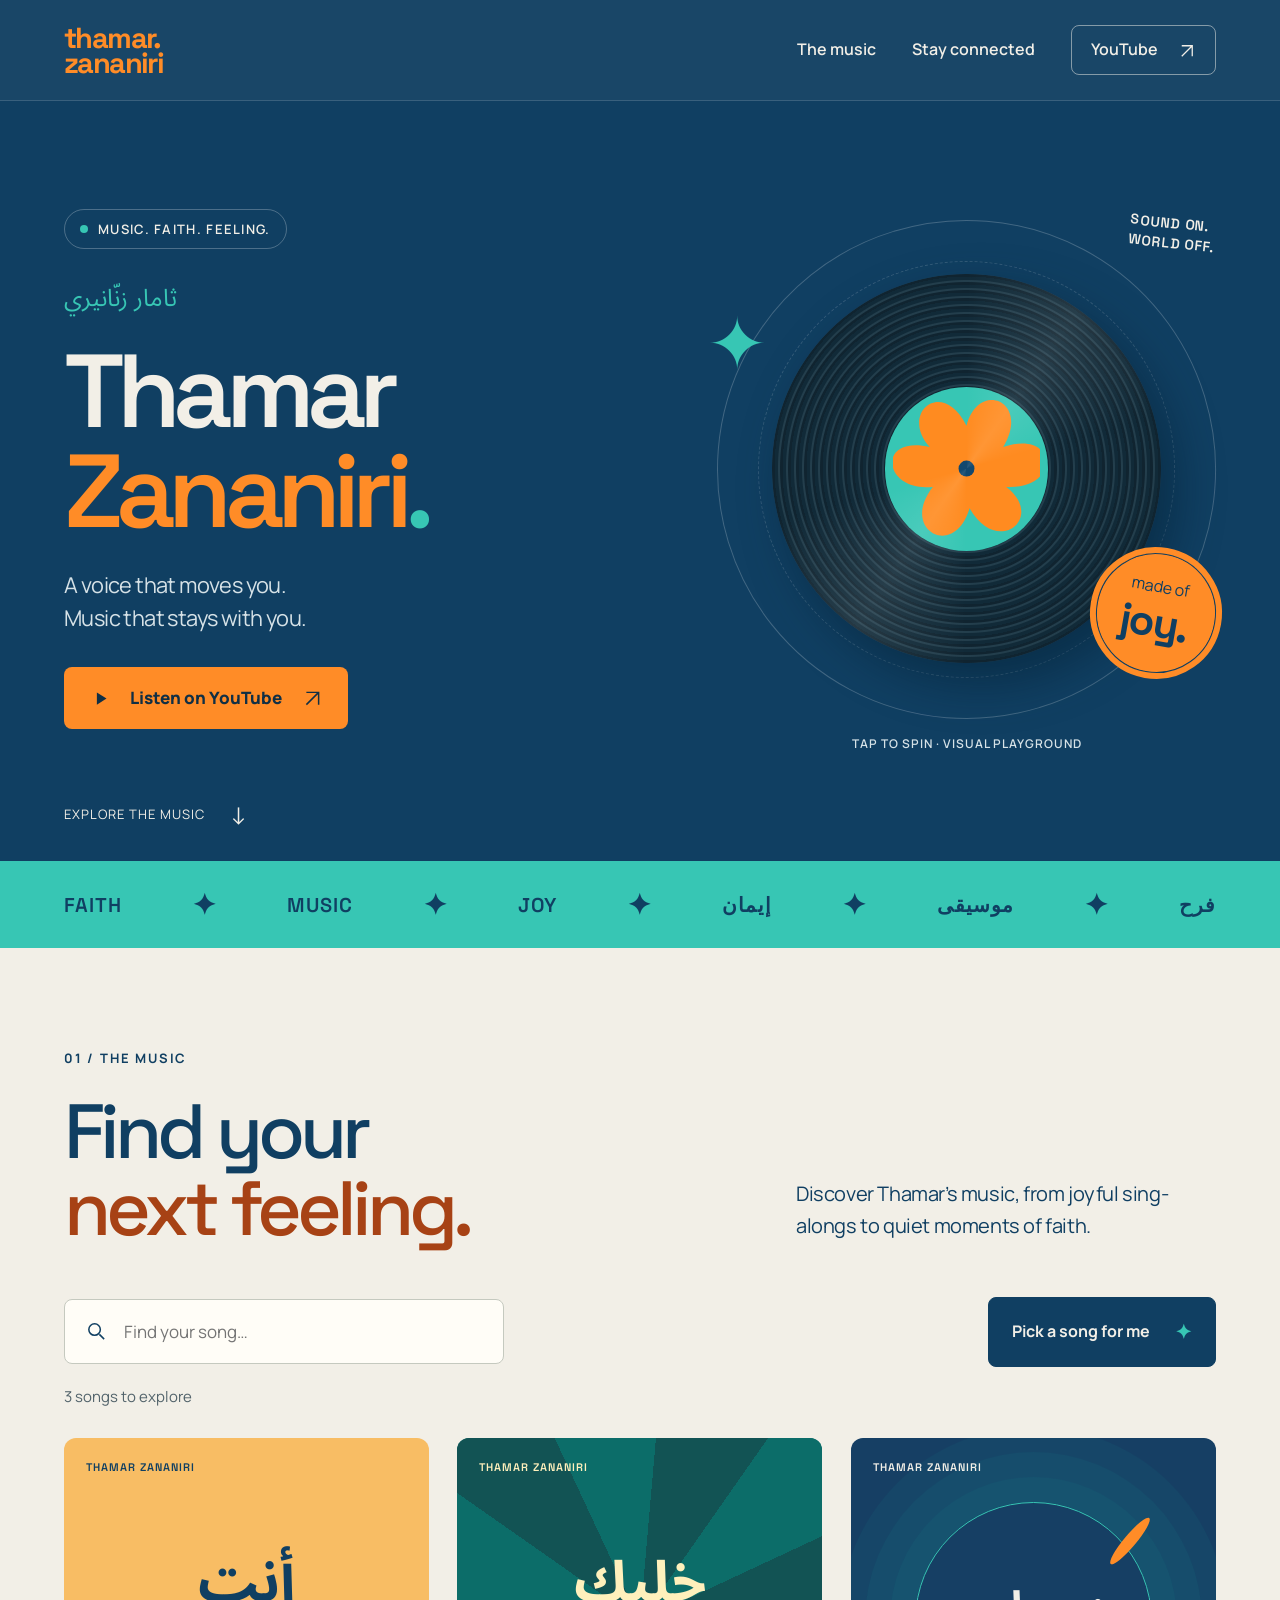
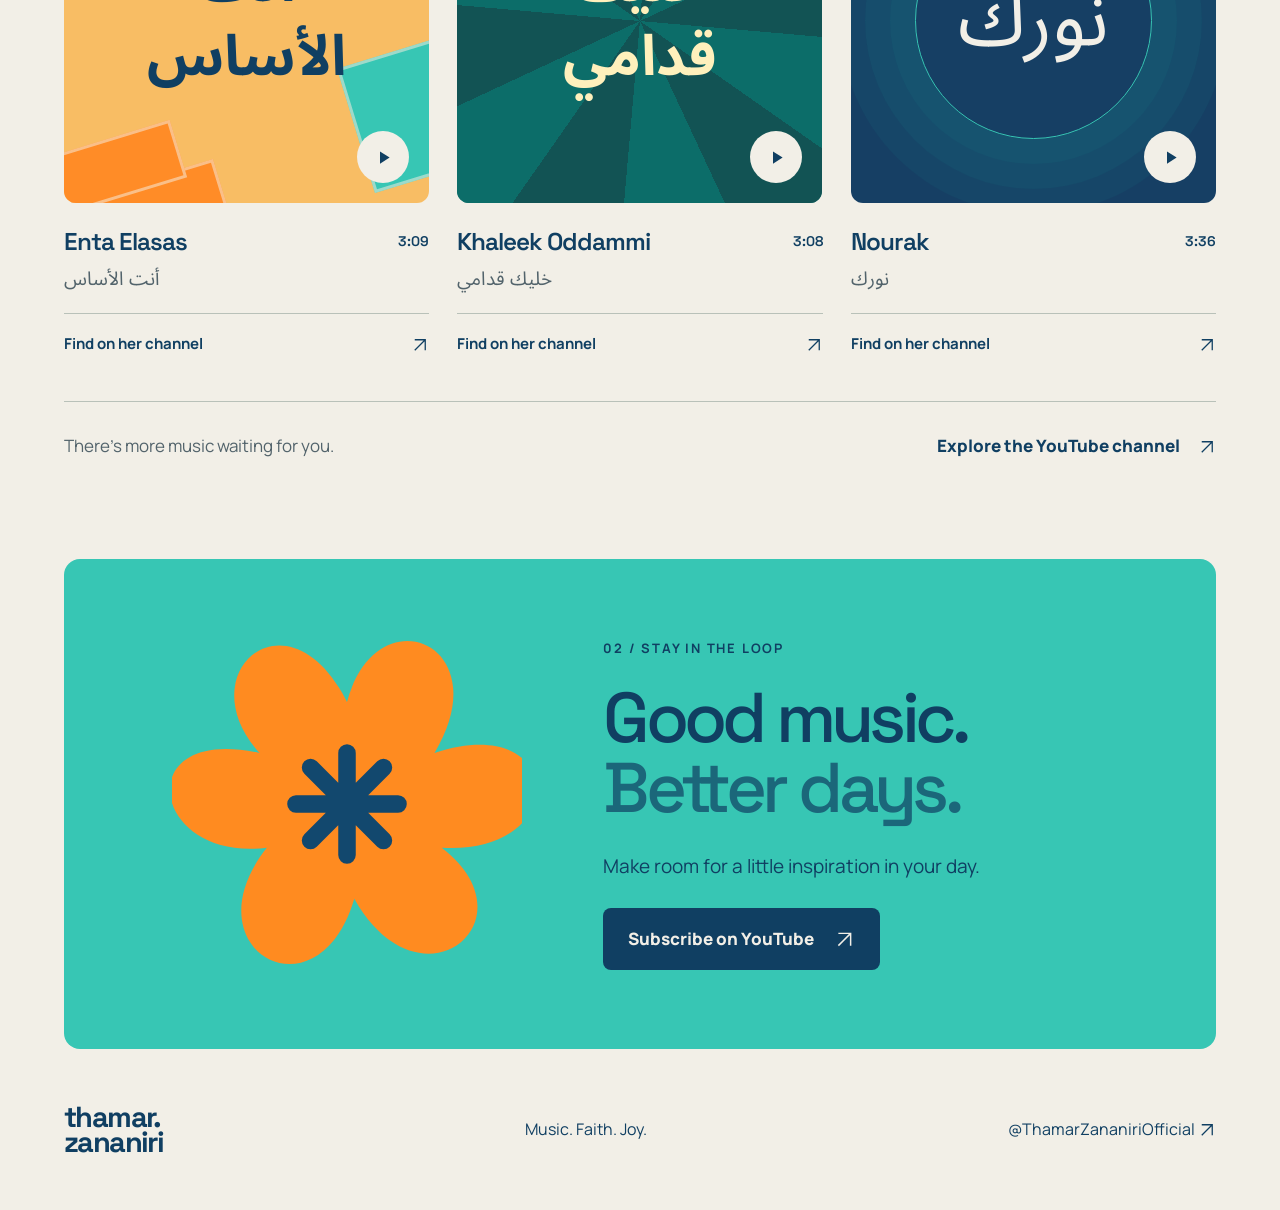
==== commit 9454be29: "Redesign with oversized modern typography and consistent responsive grid" ====
--- a/index.html
+++ b/index.html
@@ -5,22 +5,22 @@
 <meta name="theme-color" content="#12486e">
 <meta name="description" content="Music, faith and joy with Thamar Zananiri — ثامار زنّانيري. Discover her songs and watch on YouTube.">
 <title>Thamar Zananiri | ثامار زنّانيري</title>
-<link rel="icon" href="assets/favicon.svg" type="image/svg+xml"><link rel="stylesheet" href="style.css">
+<link rel="icon" href="assets/favicon.svg" type="image/svg+xml"><link rel="stylesheet" href="style.css?v=4">
 </head>
 <body>
 <div class="reading-progress" aria-hidden="true"></div>
 <header class="header"><a class="wordmark" href="#" aria-label="Thamar Zananiri home"><span>thamar.</span><span>zananiri</span></a><nav aria-label="Main navigation"><a href="#music">The music</a><a href="#connect">Stay connected</a><a class="nav-watch" href="https://www.youtube.com/@ThamarZananiriOfficial" target="_blank" rel="noopener noreferrer">YouTube <span aria-hidden="true"><svg class="arrow-icon" viewBox="0 0 24 24" fill="none" stroke="currentColor" stroke-width="1.7" aria-hidden="true"><path d="M5 19 19 5M5 5h14v14"/></svg></span></a></nav></header>
 <main>
-<section class="hero" aria-labelledby="title"><div class="hero-content"><span class="hero-tag"><span></span> MUSIC WITH A LITTLE MORE SOUL</span><p class="eyebrow">THAMAR ZANANIRI / ثامار زنّانيري</p><p class="arabic" lang="ar" dir="rtl">ثامار زنّانيري</p><h1 id="title"><span>thamar.</span><span>zananiri</span></h1><p class="hero-description">Faith in every note.<br>Joy in every little moment.</p><a class="button" href="https://www.youtube.com/@ThamarZananiriOfficial" target="_blank" rel="noopener noreferrer"><svg viewBox="0 0 24 24" aria-hidden="true"><path d="m9 5 11 7-11 7Z" fill="currentColor"/></svg>Come listen <span aria-hidden="true"><svg class="arrow-icon" viewBox="0 0 24 24" fill="none" stroke="currentColor" stroke-width="1.7" aria-hidden="true"><path d="M5 19 19 5M5 5h14v14"/></svg></span></a></div><div class="record-scene"><span class="scene-note">GOOD THINGS<br>ON REPEAT.</span><div class="record-halo" aria-hidden="true"></div><button class="record-control" type="button" aria-pressed="false" aria-label="Animate the illustrated record"><span class="record"><span class="record-label"><svg viewBox="0 0 240 240" aria-hidden="true"><path fill="#ff8b20" d="M120 50C80-30 10 30 60 85C-30 65-15 160 65 150C10 220 100 270 125 185C170 265 250 200 185 150C275 155 270 55 180 85C225 10 140-25 120 50Z"/><circle cx="120" cy="120" r="13" fill="#12486e"/></svg></span></span></button><span class="record-sticker" aria-hidden="true">made of<br><em>joy.</em></span><span class="record-caption">Tap the record. Add a little spin.</span><span class="scene-spark" aria-hidden="true">✦</span></div><a class="hero-scroll" href="#music">EXPLORE THE MUSIC <span aria-hidden="true">↓</span></a></section>
+<section class="hero" aria-labelledby="title"><div class="hero-content"><span class="hero-tag"><span></span> MUSIC. FAITH. FEELING.</span><p class="arabic" lang="ar" dir="rtl">ثامار زنّانيري</p><h1 id="title"><span>Thamar</span><span>Zananiri<span class="name-dot">.</span></span></h1><p class="hero-description">A voice that moves you.<br>Music that stays with you.</p><a class="button" href="https://www.youtube.com/@ThamarZananiriOfficial" target="_blank" rel="noopener noreferrer"><svg viewBox="0 0 24 24" aria-hidden="true"><path d="m9 5 11 7-11 7Z" fill="currentColor"/></svg>Listen on YouTube <span aria-hidden="true"><svg class="arrow-icon" viewBox="0 0 24 24" fill="none" stroke="currentColor" stroke-width="1.7" aria-hidden="true"><path d="M5 19 19 5M5 5h14v14"/></svg></span></a></div><div class="record-scene"><span class="scene-note">SOUND ON.<br>WORLD OFF.</span><div class="record-halo" aria-hidden="true"></div><button class="record-control" type="button" aria-pressed="false" aria-label="Animate the illustrated record"><span class="record"><span class="record-label"><svg viewBox="0 0 240 240" aria-hidden="true"><path fill="#ff8b20" d="M120 50C80-30 10 30 60 85C-30 65-15 160 65 150C10 220 100 270 125 185C170 265 250 200 185 150C275 155 270 55 180 85C225 10 140-25 120 50Z"/><circle cx="120" cy="120" r="13" fill="#12486e"/></svg></span></span></button><span class="record-sticker" aria-hidden="true">made of<br><em>joy.</em></span><span class="record-caption">TAP TO SPIN · VISUAL PLAYGROUND</span><span class="scene-spark" aria-hidden="true">✦</span></div><a class="hero-scroll" href="#music">EXPLORE THE MUSIC <span aria-hidden="true">↓</span></a></section>
 <div class="ribbon" aria-hidden="true"><span>FAITH</span><b>✦</b><span>MUSIC</span><b>✦</b><span>JOY</span><b>✦</b><span>إيمان</span><b>✦</b><span>موسيقى</span><b>✦</b><span>فرح</span></div>
-<section class="music section" id="music"><div class="section-top"><div><p class="eyebrow">TURN IT UP. SING ALONG.</p><h2>A song for<br><em>your heart.</em></h2></div><p>Discover Thamar’s music, from joyful sing-alongs to quiet moments of faith.</p></div>
-<div class="music-tools"><label class="search-box"><svg viewBox="0 0 24 24" fill="none" stroke="currentColor" stroke-width="1.6" aria-hidden="true"><circle cx="10" cy="10" r="6"/><path d="m15 15 5 5"/></svg><span class="sr-only">Search songs in English or Arabic</span><input type="search" id="song-search" placeholder="Find your song…" autocomplete="off"></label><button class="surprise-button" id="surprise" type="button">Pick a song for me <span aria-hidden="true">✦</span></button></div><p id="music-status" class="music-status" role="status">3 songs to explore</p><div class="songs">
+<section class="music section" id="music"><div class="section-top"><div><p class="eyebrow">01 / THE MUSIC</p><h2>Find your<br><em>next feeling.</em></h2></div><p>Discover Thamar’s music, from joyful sing-alongs to quiet moments of faith.</p></div>
+<div class="music-tools"><label class="search-box"><svg viewBox="0 0 24 24" fill="none" stroke="currentColor" stroke-width="1.6" aria-hidden="true"><circle cx="10" cy="10" r="6"/><path d="m15 15 5 5"/></svg><span class="sr-only">Search songs in English or Arabic</span><input type="search" id="song-search" placeholder="Find your song…" autocomplete="off"></label><button class="surprise-button" id="surprise" type="button">Pick a song for me <span aria-hidden="true">✦</span></button></div><p id="music-status" class="music-status" role="status">3 songs to explore</p><div class="songs" aria-label="Songs">
 <a class="song" href="https://www.youtube.com/@ThamarZananiriOfficial/search?query=Enta%20Elasas" target="_blank" rel="noopener noreferrer"><div class="cover foundations"><span class="cover-label">THAMAR ZANANIRI</span><div class="blocks" aria-hidden="true"><i></i><i></i><i></i></div><span class="cover-title" lang="ar" dir="rtl">أنت<br>الأساس</span><span class="play" aria-hidden="true"><svg class="play-icon" viewBox="0 0 24 24" aria-hidden="true"><path d="m8 5 11 7-11 7Z" fill="currentColor"/></svg></span></div><div class="song-details"><div><h3>Enta Elasas</h3><p lang="ar" dir="rtl">أنت الأساس</p></div><span class="duration">3:09</span></div><span class="song-action">Find on her channel <span aria-hidden="true"><svg class="arrow-icon" viewBox="0 0 24 24" fill="none" stroke="currentColor" stroke-width="1.7" aria-hidden="true"><path d="M5 19 19 5M5 5h14v14"/></svg></span></span></a>
 <a class="song" href="https://www.youtube.com/@ThamarZananiriOfficial/search?query=khaleek%20Oddammi" target="_blank" rel="noopener noreferrer"><div class="cover ahead"><span class="cover-label">THAMAR ZANANIRI</span><div class="rays" aria-hidden="true"></div><span class="cover-title" lang="ar" dir="rtl">خليك<br>قدامي</span><span class="play" aria-hidden="true"><svg class="play-icon" viewBox="0 0 24 24" aria-hidden="true"><path d="m8 5 11 7-11 7Z" fill="currentColor"/></svg></span></div><div class="song-details"><div><h3>Khaleek Oddammi</h3><p lang="ar" dir="rtl">خليك قدامي</p></div><span class="duration">3:08</span></div><span class="song-action">Find on her channel <span aria-hidden="true"><svg class="arrow-icon" viewBox="0 0 24 24" fill="none" stroke="currentColor" stroke-width="1.7" aria-hidden="true"><path d="M5 19 19 5M5 5h14v14"/></svg></span></span></a>
 <a class="song" href="https://www.youtube.com/@ThamarZananiriOfficial/search?query=Nourak" target="_blank" rel="noopener noreferrer"><div class="cover light"><span class="cover-label">THAMAR ZANANIRI</span><span class="light-ring" aria-hidden="true"></span><span class="cover-title" lang="ar" dir="rtl">نورك</span><span class="play" aria-hidden="true"><svg class="play-icon" viewBox="0 0 24 24" aria-hidden="true"><path d="m8 5 11 7-11 7Z" fill="currentColor"/></svg></span></div><div class="song-details"><div><h3>Nourak</h3><p lang="ar" dir="rtl">نورك</p></div><span class="duration">3:36</span></div><span class="song-action">Find on her channel <span aria-hidden="true"><svg class="arrow-icon" viewBox="0 0 24 24" fill="none" stroke="currentColor" stroke-width="1.7" aria-hidden="true"><path d="M5 19 19 5M5 5h14v14"/></svg></span></span></a>
 </div><div class="all-music"><p>There’s more music waiting for you.</p><a class="text-link" href="https://www.youtube.com/@ThamarZananiriOfficial/videos" target="_blank" rel="noopener noreferrer">Explore the YouTube channel <span aria-hidden="true"><svg class="arrow-icon" viewBox="0 0 24 24" fill="none" stroke="currentColor" stroke-width="1.7" aria-hidden="true"><path d="M5 19 19 5M5 5h14v14"/></svg></span></a></div>
 </section>
-<section class="connect" id="connect"><div class="connect-flower" aria-hidden="true"><svg viewBox="0 0 240 240"><path fill="#ff8b20" d="M120 50C80-30 10 30 60 85C-30 65-15 160 65 150C10 220 100 270 125 185C170 265 250 200 185 150C275 155 270 55 180 85C225 10 140-25 120 50Z"/><path d="M120 85v70m-35-35h70m-60-25 50 50m-50 0 50-50" stroke="#12486e" stroke-width="12" stroke-linecap="round"/></svg></div><div><p class="eyebrow">LET’S STAY CONNECTED</p><h2>More music.<br>More <em>joy.</em></h2><p>Make room for a little inspiration in your day.</p><a class="button" href="https://www.youtube.com/@ThamarZananiriOfficial?sub_confirmation=1" target="_blank" rel="noopener noreferrer">Subscribe on YouTube <span aria-hidden="true"><svg class="arrow-icon" viewBox="0 0 24 24" fill="none" stroke="currentColor" stroke-width="1.7" aria-hidden="true"><path d="M5 19 19 5M5 5h14v14"/></svg></span></a></div></section>
+<section class="connect" id="connect"><div class="connect-flower" aria-hidden="true"><svg viewBox="0 0 240 240"><path fill="#ff8b20" d="M120 50C80-30 10 30 60 85C-30 65-15 160 65 150C10 220 100 270 125 185C170 265 250 200 185 150C275 155 270 55 180 85C225 10 140-25 120 50Z"/><path d="M120 85v70m-35-35h70m-60-25 50 50m-50 0 50-50" stroke="#12486e" stroke-width="12" stroke-linecap="round"/></svg></div><div><p class="eyebrow">02 / STAY IN THE LOOP</p><h2>Good music.<br><em>Better days.</em></h2><p>Make room for a little inspiration in your day.</p><a class="button" href="https://www.youtube.com/@ThamarZananiriOfficial?sub_confirmation=1" target="_blank" rel="noopener noreferrer">Subscribe on YouTube <span aria-hidden="true"><svg class="arrow-icon" viewBox="0 0 24 24" fill="none" stroke="currentColor" stroke-width="1.7" aria-hidden="true"><path d="M5 19 19 5M5 5h14v14"/></svg></span></a></div></section>
 </main><footer><a class="wordmark" href="#" aria-label="Back to top"><span>thamar.</span><span>zananiri</span></a><p>Music. Faith. Joy.</p><a href="https://www.youtube.com/@ThamarZananiriOfficial" target="_blank" rel="noopener noreferrer">@ThamarZananiriOfficial <span aria-hidden="true"><svg class="arrow-icon" viewBox="0 0 24 24" fill="none" stroke="currentColor" stroke-width="1.7" aria-hidden="true"><path d="M5 19 19 5M5 5h14v14"/></svg></span></a></footer>
-<script src="script.js" defer></script>
+<script src="script.js?v=4" defer></script>
 </body></html>
--- a/style.css
+++ b/style.css
@@ -1,15 +1,11 @@
-@font-face{font-family:"Fraunces";font-style:normal;font-weight:400;font-display:swap;src:url("assets/fonts/fraunces-latin-400-normal.woff2") format("woff2")}
-@font-face{font-family:"Fraunces";font-style:normal;font-weight:700;font-display:swap;src:url("assets/fonts/fraunces-latin-700-normal.woff2") format("woff2")}
-@font-face{font-family:"Nunito Sans";font-style:normal;font-weight:400;font-display:swap;src:url("assets/fonts/nunito-sans-latin-400-normal.woff2") format("woff2")}
-@font-face{font-family:"Nunito Sans";font-style:normal;font-weight:700;font-display:swap;src:url("assets/fonts/nunito-sans-latin-700-normal.woff2") format("woff2")}
-@font-face{font-family:"Noto Sans Arabic";font-style:normal;font-weight:400;font-display:swap;src:url("assets/fonts/noto-sans-arabic-arabic-400-normal.woff2") format("woff2")}
-@font-face{font-family:"Noto Sans Arabic";font-style:normal;font-weight:700;font-display:swap;src:url("assets/fonts/noto-sans-arabic-arabic-700-normal.woff2") format("woff2")}
-:root{--blue:#12486e;--orange:#ff8b20;--teal:#16afa4;--cream:#f5ecdd;--ink:#143e59}*{box-sizing:border-box}html{scroll-behavior:smooth;scroll-padding-top:24px}body{margin:0;background:var(--cream);color:var(--ink);font-family:Arial,Helvetica,sans-serif}a{color:inherit;text-decoration:none}a:focus-visible{outline:3px solid var(--teal);outline-offset:6px}.header{background:var(--blue);color:var(--cream);padding:24px 6%;display:flex;align-items:center;justify-content:space-between;border-bottom:1px solid #ffffff20}.wordmark{font-family:Georgia,serif;font-weight:700;letter-spacing:-1.6px;line-height:.78;font-size:29px;color:var(--orange);display:inline-flex;flex-direction:column}.wordmark span:last-child{padding-left:8px}nav{display:flex;align-items:center;gap:32px;font-size:13px}nav a:hover,.text-link:hover{text-decoration:underline}.nav-watch{border:1px solid #f5ecdd70;border-radius:30px;padding:11px 20px}.hero{background:var(--blue) url('assets/garden.svg') center center/cover no-repeat;color:var(--cream);min-height:690px;position:relative;padding:62px 20px 80px;text-align:center}.hero-content{max-width:660px;margin:auto}.eyebrow{font-size:10px;letter-spacing:2.3px;font-weight:700}.hero .eyebrow{color:#c9dfdf}.arabic{font-size:27px;margin:29px 0 15px;color:var(--orange)}h1{font-family:Georgia,serif;color:var(--orange);font-size:clamp(80px,9vw,135px);line-height:.77;letter-spacing:-8px;margin:0 0 33px;font-weight:700;display:inline-flex;flex-direction:column;text-align:left}h1 span:last-child{padding-left:20px}.hero-description{font-size:17px;line-height:1.6;margin:28px 0 24px}.button{display:inline-flex;align-items:center;justify-content:center;gap:25px;padding:17px 26px;border-radius:40px;background:var(--orange);color:#123b58;font-size:13px;font-weight:700;box-shadow:0 4px 0 #082f4c;transition:transform .2s,background .2s}.button:hover{transform:translateY(-3px);background:#ffa442}.button svg{width:20px;height:20px}.hero-scroll{position:absolute;bottom:25px;left:50%;transform:translateX(-50%);font-size:9px;letter-spacing:2px;white-space:nowrap}.hero-scroll span{margin-left:15px}.ribbon{display:flex;justify-content:space-evenly;align-items:center;gap:20px;padding:23px 4%;background:var(--teal);color:#103f53;font-size:13px;letter-spacing:3px;font-weight:700}.ribbon b{font-size:24px;color:var(--cream)}.ribbon span[lang]{letter-spacing:0}.section{max-width:1440px;margin:auto;padding:90px 6% 65px}.section-top{display:flex;align-items:flex-end;justify-content:space-between;gap:40px;margin-bottom:42px}h2{font-family:Georgia,serif;font-size:clamp(42px,4.5vw,64px);font-weight:400;line-height:1.05;letter-spacing:-2.5px;margin:24px 0 0}h2 em{color:#ba4c1b;font-weight:400}.section-top>p{max-width:300px;font-size:14px;line-height:1.8;color:#4b6472;margin:0 0 5px}.songs{display:grid;grid-template-columns:repeat(3,minmax(0,1fr));gap:26px}.song{display:block}.cover{aspect-ratio:1.45;position:relative;border-radius:16px;overflow:hidden;display:flex;justify-content:center;align-items:center;transition:transform .25s}.song:hover .cover{transform:translateY(-5px)}.cover-label{position:absolute;left:19px;top:18px;font-size:8px;letter-spacing:2px;z-index:2}.cover-title{position:relative;font-family:Georgia,'Times New Roman',serif;font-size:64px;line-height:1.05;text-align:center;z-index:1;font-weight:700}.foundations{background:#ffd482;color:var(--blue)}.blocks{position:absolute;inset:0;transform:rotate(-17deg)}.blocks i{position:absolute;background:var(--orange);border:3px solid #f5ecdd88;width:150px;height:60px;bottom:0;left:-40px}.blocks i:nth-child(2){bottom:50px;left:-70px}.blocks i:nth-child(3){bottom:-20px;left:auto;right:-50px;width:160px;height:130px;background:var(--teal)}.ahead{background:#0c6d69;color:#fff0bc}.rays{position:absolute;inset:-60%;background:repeating-conic-gradient(from 20deg,#0c6d69 0deg 30deg,#125354 30deg 60deg);transform:rotate(15deg)}.ahead .cover-title{text-shadow:3px 4px 0 #153b48}.light{background:#163f64;color:var(--cream)}.light-ring{position:absolute;width:210px;height:210px;border:1px solid #15b0a4;border-radius:50%;box-shadow:0 0 0 20px #15b0a410,0 0 0 40px #15b0a410,0 0 0 60px #15b0a410}.light:after{content:'';position:absolute;width:12px;height:60px;border-radius:50%;background:var(--orange);transform:rotate(40deg);right:22%;top:20%}.light .cover-title{font-size:90px;font-weight:400}.play{position:absolute;right:16px;bottom:16px;width:36px;height:36px;display:grid;place-items:center;border-radius:50%;background:var(--cream);color:var(--blue);font-size:12px;padding-left:2px;z-index:2}.song-details{display:flex;justify-content:space-between;align-items:center;padding:20px 0 14px}h3{font-size:18px;margin:0 0 5px;letter-spacing:-.5px}.song-details p{font-size:15px;margin:0;color:#536877;text-align:left}.duration{font-size:11px;border:1px solid #c7cec8;border-radius:20px;padding:5px 10px}.song-action{border-top:1px solid #cdd1c6;display:flex;justify-content:space-between;padding-top:14px;font-size:11px;font-weight:600}.all-music{border-top:1px solid #cdd1c6;margin-top:42px;padding-top:25px;display:flex;justify-content:space-between;font-size:13px;gap:20px}.all-music p{margin:0;color:#536877}.text-link{font-weight:700}.text-link span{margin-left:12px}.connect{background:var(--blue);color:var(--cream);padding:70px 12%;display:flex;align-items:center;justify-content:center;gap:12%}.connect-flower{width:300px;flex-shrink:0;transform:rotate(-12deg)}.connect-flower svg{width:100%}.connect .eyebrow{color:#8ed4cd}.connect h2 em{color:var(--orange)}.connect p:not(.eyebrow){font-size:13px;margin:23px 0 28px;color:#d2e0df}footer{display:flex;align-items:center;justify-content:space-between;gap:25px;padding:35px 6%;font-size:11px}footer .wordmark{color:var(--blue);font-size:27px}footer p{color:#536877}footer>a:last-child{font-size:11px}@media(min-width:1600px){.hero{background-size:1440px 700px}}@media(max-width:760px){.header{padding:23px 6%}.wordmark{font-size:25px}nav{gap:16px;font-size:11px}nav>a:nth-child(2){display:none}.nav-watch{padding:9px 14px}.hero{min-height:650px;padding-top:65px;background-size:auto 650px}.hero-content{max-width:370px}.hero:before{content:'';position:absolute;inset:0;background:#12486e33}.hero-content,.hero-scroll{position:relative;z-index:1}.hero-scroll{position:absolute}h1{font-size:85px;letter-spacing:-5px}.arabic{font-size:25px;margin-top:34px}.hero-description{font-size:16px}.ribbon{gap:12px;font-size:10px;letter-spacing:1px;padding:18px 4%;flex-wrap:wrap}.ribbon b{font-size:17px}.section{padding:55px 6%}.section-top{align-items:flex-start;flex-direction:column;gap:22px;margin-bottom:30px}.section-top>p{max-width:330px}.songs{grid-template-columns:1fr;gap:35px}.cover{aspect-ratio:1.6}.cover-title{font-size:70px}.song-details{padding-top:16px}.all-music{flex-direction:column;gap:12px}.connect{padding:50px 7%;gap:25px;position:relative;overflow:hidden}.connect>div:last-child{position:relative;z-index:1;width:100%}.connect-flower{position:absolute;width:210px;right:-95px;top:20px;opacity:.55}footer{flex-wrap:wrap;padding:30px 6%}footer>a:last-child{width:100%;font-size:11px}}@media(prefers-reduced-motion:reduce){html{scroll-behavior:auto}*{transition:none!important}}
-
-.arrow-icon{width:14px;height:14px;display:inline-block;vertical-align:middle}.button .arrow-icon{width:16px;height:16px}.play-icon{width:16px;height:16px}
-
-/* Typography follows the rounded serif lettering in the supplied channel banner. */
-body{font-family:"Nunito Sans",Arial,sans-serif}.wordmark,h1,h2{font-family:"Fraunces",Georgia,serif}.wordmark{font-weight:700;letter-spacing:-1.8px;line-height:.84}h1{font-weight:700;letter-spacing:-7px;line-height:.87}h2{font-weight:400;letter-spacing:-2px}h2 em{font-style:normal}.arabic,[lang="ar"],.cover-title{font-family:"Noto Sans Arabic",sans-serif}.arabic{font-weight:700}.cover-title{font-size:52px;line-height:1.25}.light .cover-title{font-size:76px}@media(max-width:760px){h1{font-size:78px;letter-spacing:-4px}.cover-title{font-size:58px}}
-@media(max-width:760px){h1{font-size:clamp(60px,19.5vw,78px)}}
-/* Interactive edition */
-button,input{font:inherit}button{cursor:pointer}button:focus-visible,input:focus-visible{outline:3px solid var(--teal);outline-offset:5px}.sr-only{position:absolute;width:1px;height:1px;padding:0;margin:-1px;overflow:hidden;clip-path:inset(50%);white-space:nowrap;border:0}.reading-progress{position:fixed;inset:0 0 auto;height:3px;background:var(--orange);transform:scaleX(0);transform-origin:left;z-index:30;pointer-events:none}.header{position:sticky;top:0;z-index:20;background:#12486ef5;backdrop-filter:blur(15px);padding-top:20px;padding-bottom:20px;transition:box-shadow .25s}.header.scrolled{box-shadow:0 8px 30px #05293d30}.hero{min-height:720px;display:grid;grid-template-columns:1.1fr 1fr;align-items:center;gap:40px;text-align:left;padding:65px 8% 90px;background-image:none;overflow:hidden;border-radius:0 0 42px 42px}.hero-content{margin:0;max-width:650px;position:relative;z-index:2}.hero-tag{display:inline-flex;gap:9px;align-items:center;background:#ffffff0c;border:1px solid #ffffff25;border-radius:30px;padding:10px 14px;font-size:8px;letter-spacing:1.5px;margin-bottom:20px}.hero-tag>span{width:6px;height:6px;border-radius:50%;background:var(--teal)}.hero .eyebrow{font-size:9px}.hero .arabic{font-size:21px;margin:25px 0 15px;text-align:left}.hero h1{font-size:clamp(76px,8vw,126px);letter-spacing:-6px;line-height:.88;margin-bottom:12px}.hero-description{font-size:17px;margin:20px 0 26px}.hero-scroll{left:8%;transform:none;bottom:30px}.record-scene{position:relative;width:100%;aspect-ratio:1;max-width:490px;justify-self:center;isolation:isolate}.record-halo{position:absolute;inset:5%;background:var(--teal);border-radius:46% 54% 63% 37% / 40% 42% 58% 60%;transform:rotate(-17deg);box-shadow:22px 15px 0 #16afa420}.record-control{position:absolute;inset:10%;border:0;padding:0;border-radius:50%;background:transparent;filter:drop-shadow(10px 25px 15px #03273950);transition:transform .3s}.record-control:hover{transform:scale(1.035)}.record{width:100%;height:100%;display:grid;place-items:center;border-radius:50%;background:repeating-radial-gradient(circle,#102e43 0 2px,#193a50 3px 4px,#0e293b 5px 8px);position:relative;animation:record-spin 13s linear infinite;animation-play-state:paused}.record:after{content:'';position:absolute;inset:0;border-radius:50%;background:conic-gradient(transparent 0deg,#ffffff12 35deg,transparent 75deg,transparent 180deg,#ffffff12 215deg,transparent 255deg);pointer-events:none}.record-control[aria-pressed=true] .record{animation-play-state:running}.record-label{width:40%;height:40%;border-radius:50%;background:var(--blue);display:grid;place-items:center;border:2px solid var(--teal)}.record-label svg{width:90%;height:90%}.scene-note{position:absolute;right:0;top:0;font-size:10px;letter-spacing:2px;line-height:1.5;transform:rotate(8deg)}.record-sticker{position:absolute;right:-2%;bottom:10%;width:105px;height:105px;border-radius:50%;background:var(--orange);color:var(--blue);display:flex;align-items:center;justify-content:center;flex-direction:column;transform:rotate(12deg);font-size:13px;border:2px dashed var(--blue);outline:5px solid var(--orange);pointer-events:none}.record-sticker em{font:700 34px 'Fraunces',serif;line-height:1}.record-caption{position:absolute;bottom:-15px;width:100%;text-align:center;font-size:10px;color:#cce1df}.scene-spark{position:absolute;left:0;top:8%;font-size:65px;color:var(--orange);animation:spark-float 5s ease-in-out infinite}.ribbon{margin-top:18px;border-radius:14px;max-width:94%;margin-left:auto;margin-right:auto}.music-tools{display:flex;align-items:center;justify-content:space-between;gap:18px;margin:0 0 14px}.search-box{display:flex;gap:12px;align-items:center;border:1px solid #c5ccbf;background:#fff8ee;border-radius:40px;padding:13px 19px;width:360px;max-width:100%}.search-box svg{width:20px;height:20px;flex-shrink:0}.search-box input{border:0;background:transparent;color:var(--ink);width:100%;min-width:0;outline-offset:1px}.surprise-button{border:0;background:var(--blue);color:var(--cream);border-radius:30px;padding:15px 21px;font-size:12px}.surprise-button span{color:var(--orange);margin-left:16px}.surprise-button:hover{background:#0b3757}.music-status{font-size:11px;min-height:20px;margin-bottom:22px;color:#536877}.song{background:#fff8ee;padding:13px;border:1px solid #d8dccf;border-radius:24px;transition:box-shadow .3s,opacity .6s,translate .6s}.song[hidden]{display:none}.song .cover{border-radius:14px;transform:perspective(900px) rotateX(var(--tilt-x,0deg)) rotateY(var(--tilt-y,0deg));transition:transform .2s}.song:hover{box-shadow:0 15px 35px #143e5918}.song:hover .cover{transform:perspective(900px) rotateX(var(--tilt-x,0deg)) rotateY(var(--tilt-y,0deg)) translateY(-3px)}.song-details,.song-action{margin-left:6px;margin-right:6px}.song-action{padding-bottom:5px}.picked{outline:3px solid var(--orange);outline-offset:5px}.connect{margin:0 3%;border-radius:35px;background:var(--blue) url('assets/garden.svg') center/cover}.connect-flower{animation:spark-float 7s ease-in-out infinite}.connect>div:last-child{background:var(--blue);border-radius:25px;padding:28px}.reveal{opacity:0;translate:0 25px;transition:opacity .6s,translate .6s}.reveal.in-view{opacity:1;translate:0 0}footer{padding-top:45px;padding-bottom:45px}@keyframes record-spin{to{transform:rotate(360deg)}}@keyframes spark-float{0%,100%{translate:0 0;rotate:-8deg}50%{translate:0 -12px;rotate:6deg}}@media(max-width:1000px) and (min-width:761px){.hero{padding-left:6%;padding-right:6%;gap:10px}.hero h1{font-size:82px}.record-sticker{width:80px;height:80px;right:0}.scene-note{font-size:8px}}@media(max-width:760px){.hero{grid-template-columns:1fr;padding:38px 7% 66px;gap:26px;border-radius:0 0 28px 28px;min-height:0}.hero:before{display:none}.hero-content{width:100%;max-width:none}.hero h1{font-size:clamp(61px,18vw,100px);letter-spacing:-4px}.hero-tag{font-size:7px;letter-spacing:1px;padding:9px 12px}.hero .eyebrow{font-size:8px;letter-spacing:1px}.hero .arabic{margin-top:20px}.hero-description{font-size:15px}.record-scene{max-width:340px;width:85%;margin-top:10px;margin-bottom:26px}.record-sticker{width:75px;height:75px;right:-8%;font-size:10px}.record-sticker em{font-size:27px}.scene-note{font-size:8px;right:-10%}.scene-spark{font-size:45px}.hero-scroll{left:7%;font-size:8px;bottom:22px}.ribbon{padding:15px 3%;gap:10px}.music-tools{flex-direction:column;align-items:stretch}.search-box{width:100%}.surprise-button{align-self:flex-start}.song{padding:12px}.connect{padding:30px 5%;margin:0 4%;border-radius:25px}.connect-flower{display:none}.connect>div:last-child{padding:15px;background:transparent}.connect h2{font-size:46px}footer{gap:20px}}@media(prefers-reduced-motion:reduce){*,*:before,*:after{animation:none!important;transition:none!important}.reveal{opacity:1;translate:none}.record-control[aria-pressed=true] .record{box-shadow:0 0 0 5px var(--orange)}}
+@font-face{font-family:'Space Grotesk';font-style:normal;font-weight:300 700;font-display:swap;src:url('assets/fonts/space-grotesk-latin-wght-normal.woff2') format('woff2')}
+@font-face{font-family:Manrope;font-style:normal;font-weight:200 800;font-display:swap;src:url('assets/fonts/manrope-latin-wght-normal.woff2') format('woff2')}
+@font-face{font-family:'Noto Sans Arabic';font-style:normal;font-weight:400;font-display:swap;src:url('assets/fonts/noto-sans-arabic-arabic-400-normal.woff2') format('woff2')}
+@font-face{font-family:'Noto Sans Arabic';font-style:normal;font-weight:700;font-display:swap;src:url('assets/fonts/noto-sans-arabic-arabic-700-normal.woff2') format('woff2')}
+:root{--blue:#103f62;--orange:#ff8c27;--teal:#37c6b4;--cream:#f2efe7;--ink:#103f62;--edge:clamp(22px,5vw,88px);--display:'Space Grotesk',sans-serif;--body:Manrope,sans-serif}*{box-sizing:border-box}html{scroll-behavior:smooth;scroll-padding-top:110px}body{margin:0;background:var(--cream);color:var(--ink);font:18px/1.6 var(--body);-webkit-font-smoothing:antialiased}a{color:inherit;text-decoration:none}button,input{font:inherit}button{cursor:pointer}a:focus-visible,button:focus-visible,input:focus-visible{outline:3px solid var(--teal);outline-offset:6px}button{color:inherit}svg{display:inline-block;vertical-align:middle}.sr-only{position:absolute;width:1px;height:1px;padding:0;margin:-1px;overflow:hidden;clip-path:inset(50%);white-space:nowrap;border:0}.reading-progress{position:fixed;inset:0 0 auto;height:4px;background:var(--teal);transform:scaleX(0);transform-origin:left;z-index:40;pointer-events:none}.header{position:sticky;top:0;z-index:30;padding:25px var(--edge);display:flex;align-items:center;justify-content:space-between;gap:30px;background:#103f62f5;color:var(--cream);backdrop-filter:blur(15px);border-bottom:1px solid #ffffff24;transition:box-shadow .2s}.header.scrolled{box-shadow:0 8px 32px #061f3426}.wordmark{font:700 29px/.87 var(--display);letter-spacing:-1.6px;display:flex;flex-direction:column;color:var(--orange)}.wordmark span:last-child{padding-left:0}nav{display:flex;align-items:center;gap:36px;font-size:16px;font-weight:600}nav a:hover{color:var(--teal)}.nav-watch{padding:11px 19px;border:1px solid #f2efe780;border-radius:8px;display:flex;align-items:center;gap:20px}.hero{background:var(--blue);color:var(--cream);padding:75px var(--edge) 100px;display:grid;grid-template-columns:minmax(0,1.25fr) minmax(0,1fr);gap:30px;align-items:center;position:relative;overflow:hidden;min-height:760px}.hero-content{position:relative;z-index:2}.hero-tag{display:inline-flex;align-items:center;gap:10px;border:1px solid #ffffff40;border-radius:30px;padding:9px 15px;font-size:13px;font-weight:600;letter-spacing:1.3px;margin-bottom:30px}.hero-tag>span{width:8px;height:8px;border-radius:50%;background:var(--teal)}.arabic{font-family:'Noto Sans Arabic',sans-serif;font-size:24px;line-height:1.7;margin:0 0 22px;text-align:left;color:var(--teal)}h1,h2,h3,p{margin-top:0}h1{font:600 clamp(74px,8.1vw,144px)/.96 var(--display);letter-spacing:-.075em;margin-bottom:28px;display:flex;flex-direction:column;color:var(--cream)}h1>span:last-child{color:var(--orange)}.name-dot{color:var(--teal)}.hero-description{font-size:clamp(20px,1.7vw,27px);line-height:1.5;color:#d6e2e7;margin-bottom:33px;letter-spacing:-.6px}.button{display:inline-flex;justify-content:center;align-items:center;gap:20px;background:var(--orange);color:#102f45;padding:20px 25px;border-radius:8px;font-size:17px;line-height:1.2;font-weight:800;transition:translate .2s,background .2s}.button:hover{translate:0 -3px;background:#ffa24f}.button svg{width:21px;height:21px}.arrow-icon{width:18px;height:18px;flex-shrink:0}.hero-scroll{position:absolute;bottom:28px;left:var(--edge);font-size:13px;letter-spacing:1px;display:flex;align-items:center;gap:25px}.hero-scroll span{font-size:24px}.record-scene{position:relative;width:100%;max-width:570px;aspect-ratio:1;justify-self:center;isolation:isolate}.record-halo{position:absolute;inset:0;border:1px solid #ffffff35;border-radius:50%;transform:rotate(-17deg)}.record-halo:after{content:'';position:absolute;inset:8%;border:1px dashed #ffffff25;border-radius:50%}.record-control{position:absolute;inset:11%;border:0;padding:0;border-radius:50%;background:transparent;filter:drop-shadow(15px 20px 24px #00182970);transition:transform .3s}.record-control:hover{transform:scale(1.03)}.record{width:100%;height:100%;display:grid;place-items:center;border-radius:50%;background:repeating-radial-gradient(circle,#102430 0 2px,#233e4c 3px 4px,#112a38 5px 8px);position:relative;animation:record-spin 13s linear infinite;animation-play-state:paused}.record:after{content:'';position:absolute;inset:0;border-radius:50%;background:conic-gradient(transparent 0deg,#ffffff18 35deg,transparent 75deg,transparent 180deg,#ffffff18 215deg,transparent 255deg);pointer-events:none}.record-control[aria-pressed=true] .record{animation-play-state:running}.record-label{width:42%;height:42%;border-radius:50%;background:var(--teal);display:grid;place-items:center}.record-label svg{width:90%;height:90%}.scene-note{position:absolute;right:0;top:-6px;font:600 14px/1.4 var(--display);letter-spacing:1px;transform:rotate(6deg)}.record-sticker{position:absolute;right:0;bottom:9%;width:120px;height:120px;border-radius:50%;background:var(--orange);color:var(--blue);display:flex;align-items:center;justify-content:center;flex-direction:column;transform:rotate(10deg);font-size:16px;border:1px solid var(--blue);outline:6px solid var(--orange);pointer-events:none;line-height:1.2}.record-sticker em{font:700 42px var(--display);font-style:normal;letter-spacing:-2px}.record-caption{position:absolute;bottom:-35px;width:100%;text-align:center;font-size:12px;font-weight:600;letter-spacing:1px;color:#d6e2e7}.scene-spark{position:absolute;left:-2%;top:13%;font-size:72px;color:var(--teal);animation:float 6s ease-in-out infinite}.ribbon{display:flex;justify-content:space-between;align-items:center;gap:20px;background:var(--teal);padding:25px var(--edge);font:600 20px var(--display);letter-spacing:1px}.ribbon b{font-size:29px;color:var(--blue)}.section{padding:100px var(--edge);max-width:1800px;margin:auto}.eyebrow{font-size:13px;font-weight:700;letter-spacing:1.8px;margin-bottom:24px}.section-top{display:grid;grid-template-columns:1.25fr 1fr;gap:40px;align-items:end;margin-bottom:50px}h2{font:500 clamp(52px,6vw,92px)/1 var(--display);letter-spacing:-.065em;margin-bottom:0}h2 em{font-style:normal;color:#a74215}.section-top>p{font-size:20px;line-height:1.6;max-width:420px;justify-self:end;margin-bottom:5px;letter-spacing:-.4px}.music-tools{display:flex;justify-content:space-between;gap:24px;align-items:center}.search-box{display:flex;align-items:center;gap:14px;background:#fffdf7;border:1px solid #c5c9bf;border-radius:8px;padding:17px 20px;width:440px;max-width:100%}.search-box svg{width:23px;height:23px;flex-shrink:0}.search-box input{min-width:0;width:100%;border:0;background:transparent;color:var(--ink);font-size:17px}.surprise-button{padding:18px 23px;font-size:16px;font-weight:700;background:var(--blue);color:var(--cream);border:1px solid var(--blue);border-radius:8px;display:flex;gap:25px;align-items:center}.surprise-button:hover{background:#1c557d}.surprise-button span{font-size:20px;color:var(--teal)}.music-status{font-size:15px;min-height:25px;margin:18px 0 28px;color:#52636b}.songs{display:grid;grid-template-columns:repeat(3,minmax(0,1fr));gap:28px}.song{display:block;min-width:0;transition:opacity .6s,translate .6s}.song[hidden]{display:none}.cover{aspect-ratio:1;position:relative;border-radius:12px;overflow:hidden;display:flex;align-items:center;justify-content:center;transform:perspective(900px) rotateX(var(--tilt-x,0deg)) rotateY(var(--tilt-y,0deg));transition:transform .25s}.song:hover .cover{transform:perspective(900px) rotateX(var(--tilt-x,0deg)) rotateY(var(--tilt-y,0deg)) translateY(-5px)}.cover-label{position:absolute;left:22px;top:22px;font:600 11px var(--display);letter-spacing:1px;z-index:2}.cover-title{font:700 clamp(44px,4.4vw,76px)/1.3 'Noto Sans Arabic',sans-serif;position:relative;z-index:1;text-align:center}.foundations{background:#f8bd64;color:var(--blue)}.blocks{position:absolute;inset:0;transform:rotate(-17deg)}.blocks i{position:absolute;background:var(--orange);border:3px solid #f5ecdd88;width:150px;height:60px;bottom:0;left:-40px}.blocks i:nth-child(2){bottom:50px;left:-70px}.blocks i:nth-child(3){bottom:-20px;left:auto;right:-50px;width:160px;height:130px;background:var(--teal)}.ahead{background:#0c6d69;color:#fff0bc}.rays{position:absolute;inset:-60%;background:repeating-conic-gradient(from 20deg,#0c6d69 0deg 30deg,#125354 30deg 60deg);transform:rotate(15deg)}.light{background:#163f64;color:var(--cream)}.light-ring{position:absolute;width:65%;aspect-ratio:1;border:1px solid var(--teal);border-radius:50%;box-shadow:0 0 0 25px #15b0a410,0 0 0 50px #15b0a410,0 0 0 75px #15b0a410}.light:after{content:'';position:absolute;width:12px;height:60px;border-radius:50%;background:var(--orange);transform:rotate(40deg);right:22%;top:20%}.light .cover-title{font-size:clamp(62px,6vw,100px);font-weight:400}.play{position:absolute;bottom:20px;right:20px;display:grid;place-items:center;width:52px;height:52px;border-radius:50%;background:var(--cream);color:var(--blue);z-index:2;transition:background .2s,scale .2s}.song:hover .play{background:var(--teal);scale:1.1}.play-icon{width:21px;height:21px}.song-details{display:flex;justify-content:space-between;gap:12px;align-items:flex-start;padding:24px 0 20px}h3{font:600 clamp(21px,1.9vw,29px)/1.2 var(--display);letter-spacing:-1px;margin-bottom:10px}.song-details p{font:400 19px/1.4 'Noto Sans Arabic',sans-serif;text-align:left;margin:0;color:#52636b}.duration{font:600 14px var(--display);padding-top:5px;flex-shrink:0}.song-action{border-top:1px solid #b9c1b9;display:flex;justify-content:space-between;align-items:center;padding-top:18px;font-size:15px;font-weight:700}.picked{outline:3px solid #b64d12;outline-offset:10px;border-radius:10px}.all-music{border-top:1px solid #b9c1b9;padding-top:30px;margin-top:45px;display:flex;justify-content:space-between;align-items:center;gap:25px;font-size:17px}.all-music p{margin:0;color:#52636b}.text-link{font-weight:800}.text-link span{margin-left:15px}.text-link:hover{text-decoration:underline}.connect{margin:0 var(--edge);padding:70px 6%;background:var(--teal);color:var(--blue);border-radius:16px;display:grid;grid-template-columns:1fr 1.3fr;gap:50px;align-items:center}.connect-flower{max-width:350px;width:100%;justify-self:center;animation:float 8s ease-in-out infinite}.connect-flower svg{width:100%;height:auto}.connect h2{font-size:clamp(48px,5.5vw,85px)}.connect h2 em{color:var(--blue);opacity:.7}.connect p:not(.eyebrow){font-size:19px;line-height:1.5;margin:28px 0}.connect .button{background:var(--blue);color:var(--cream)}.connect .button:hover{background:#1c557d}footer{display:flex;justify-content:space-between;gap:24px;align-items:center;padding:55px var(--edge);font-size:16px}footer .wordmark{color:var(--blue)}footer p{margin:0}.reveal{opacity:0;translate:0 25px;transition:opacity .6s,translate .6s}.reveal.in-view{opacity:1;translate:0 0}[lang=ar]{font-family:'Noto Sans Arabic',sans-serif}@keyframes record-spin{to{transform:rotate(360deg)}}@keyframes float{0%,100%{translate:0 0;rotate:-5deg}50%{translate:0 -10px;rotate:5deg}}
+@media(min-width:1800px){.hero,.header,.ribbon,.connect,footer{padding-left:max(var(--edge),calc((100vw - 1620px)/2));padding-right:max(var(--edge),calc((100vw - 1620px)/2))}}
+@media(max-width:1000px){nav{gap:24px}.hero{min-height:650px;gap:15px;padding-top:55px;padding-bottom:95px}h1{font-size:clamp(64px,8.4vw,85px)}.record-sticker{width:90px;height:90px;font-size:13px}.record-sticker em{font-size:32px}.scene-note{font-size:11px}.record-caption{font-size:10px}.songs{gap:20px}.section-top>p{font-size:18px}.song-details{flex-wrap:wrap}.duration{font-size:13px}.song-action{font-size:13px}.cover-label{font-size:9px;left:14px;top:16px}.all-music{font-size:15px}.connect{gap:25px;padding:50px 5%}footer{font-size:13px}}
+@media(max-width:760px){html{scroll-padding-top:95px}.header{padding-top:21px;padding-bottom:21px;gap:20px}.wordmark{font-size:24px}nav{gap:18px;font-size:14px}nav>a:nth-child(2){display:none}.nav-watch{padding:9px 12px;gap:10px}.hero{grid-template-columns:1fr;gap:45px;padding-top:45px;padding-bottom:80px;min-height:0}.hero-tag{font-size:10px;letter-spacing:1px;margin-bottom:24px}.arabic{font-size:22px;margin-bottom:22px}h1{font-size:clamp(64px,14vw,106px);line-height:.98;letter-spacing:-.07em;margin-bottom:25px}.hero-description{font-size:20px;line-height:1.5;margin-bottom:28px}.button{font-size:16px;padding:19px 22px;gap:15px}.record-scene{width:83%;max-width:400px;margin:auto auto 35px}.record-caption{font-size:10px;bottom:-28px}.record-sticker{right:-4%;width:90px;height:90px}.scene-note{font-size:11px;right:-7%}.scene-spark{font-size:55px}.hero-scroll{font-size:11px;bottom:24px}.ribbon{padding-top:21px;padding-bottom:21px;flex-wrap:wrap;justify-content:center;gap:14px;font-size:15px}.ribbon b{font-size:18px}.section{padding-top:65px;padding-bottom:65px}.eyebrow{font-size:12px;letter-spacing:1.4px;margin-bottom:22px}.section-top{grid-template-columns:1fr;gap:25px;margin-bottom:32px}h2{font-size:clamp(48px,10.5vw,72px);line-height:1.03}.section-top>p{justify-self:start;font-size:18px;max-width:420px}.music-tools{flex-direction:column;align-items:stretch;gap:14px}.search-box{width:100%;padding:16px 17px}.search-box input{font-size:16px}.surprise-button{justify-content:space-between;padding:16px 20px;font-size:16px}.music-status{font-size:14px;margin-bottom:26px}.songs{grid-template-columns:1fr;gap:42px}.cover{aspect-ratio:1.1}.cover-title{font-size:clamp(54px,15vw,82px)}.light .cover-title{font-size:90px}.cover-label{font-size:11px;left:20px;top:20px}h3{font-size:28px;letter-spacing:-1px}.song-details{flex-wrap:nowrap;padding-top:22px}.song-details p{font-size:19px}.duration{font-size:15px}.song-action{font-size:15px;padding-top:17px}.all-music{flex-direction:column;align-items:flex-start;gap:15px;font-size:16px}.connect{grid-template-columns:1fr;gap:30px;padding:36px 24px}.connect-flower{width:140px;justify-self:start;order:2}.connect h2{font-size:clamp(43px,9vw,66px)}.connect p:not(.eyebrow){font-size:17px;margin:24px 0}.connect .button{font-size:15px;gap:14px;padding:19px 18px}footer{flex-wrap:wrap;gap:30px;padding-top:40px;padding-bottom:40px;font-size:15px}footer>a:last-child{width:100%;overflow-wrap:anywhere}footer .wordmark{font-size:27px}}
+@media(max-width:359px){nav>a:first-child{display:none}.hero-tag{font-size:9px}.button{font-size:15px;padding:18px 16px}.record-sticker{width:75px;height:75px;font-size:11px}.record-sticker em{font-size:27px}h3{font-size:25px}.connect{padding:30px 20px}.connect .button{font-size:13px;padding:18px 15px;gap:9px}.connect h2{font-size:42px}}
+@media(prefers-reduced-motion:reduce){html{scroll-behavior:auto}*,*:before,*:after{animation:none!important;transition:none!important}.reveal{opacity:1;translate:none}.record-control[aria-pressed=true] .record{box-shadow:0 0 0 4px var(--orange)}}
+@media(min-width:1800px){.hero,.header,.ribbon,footer{padding-left:calc((100vw - 1800px)/2 + 88px);padding-right:calc((100vw - 1800px)/2 + 88px)}}
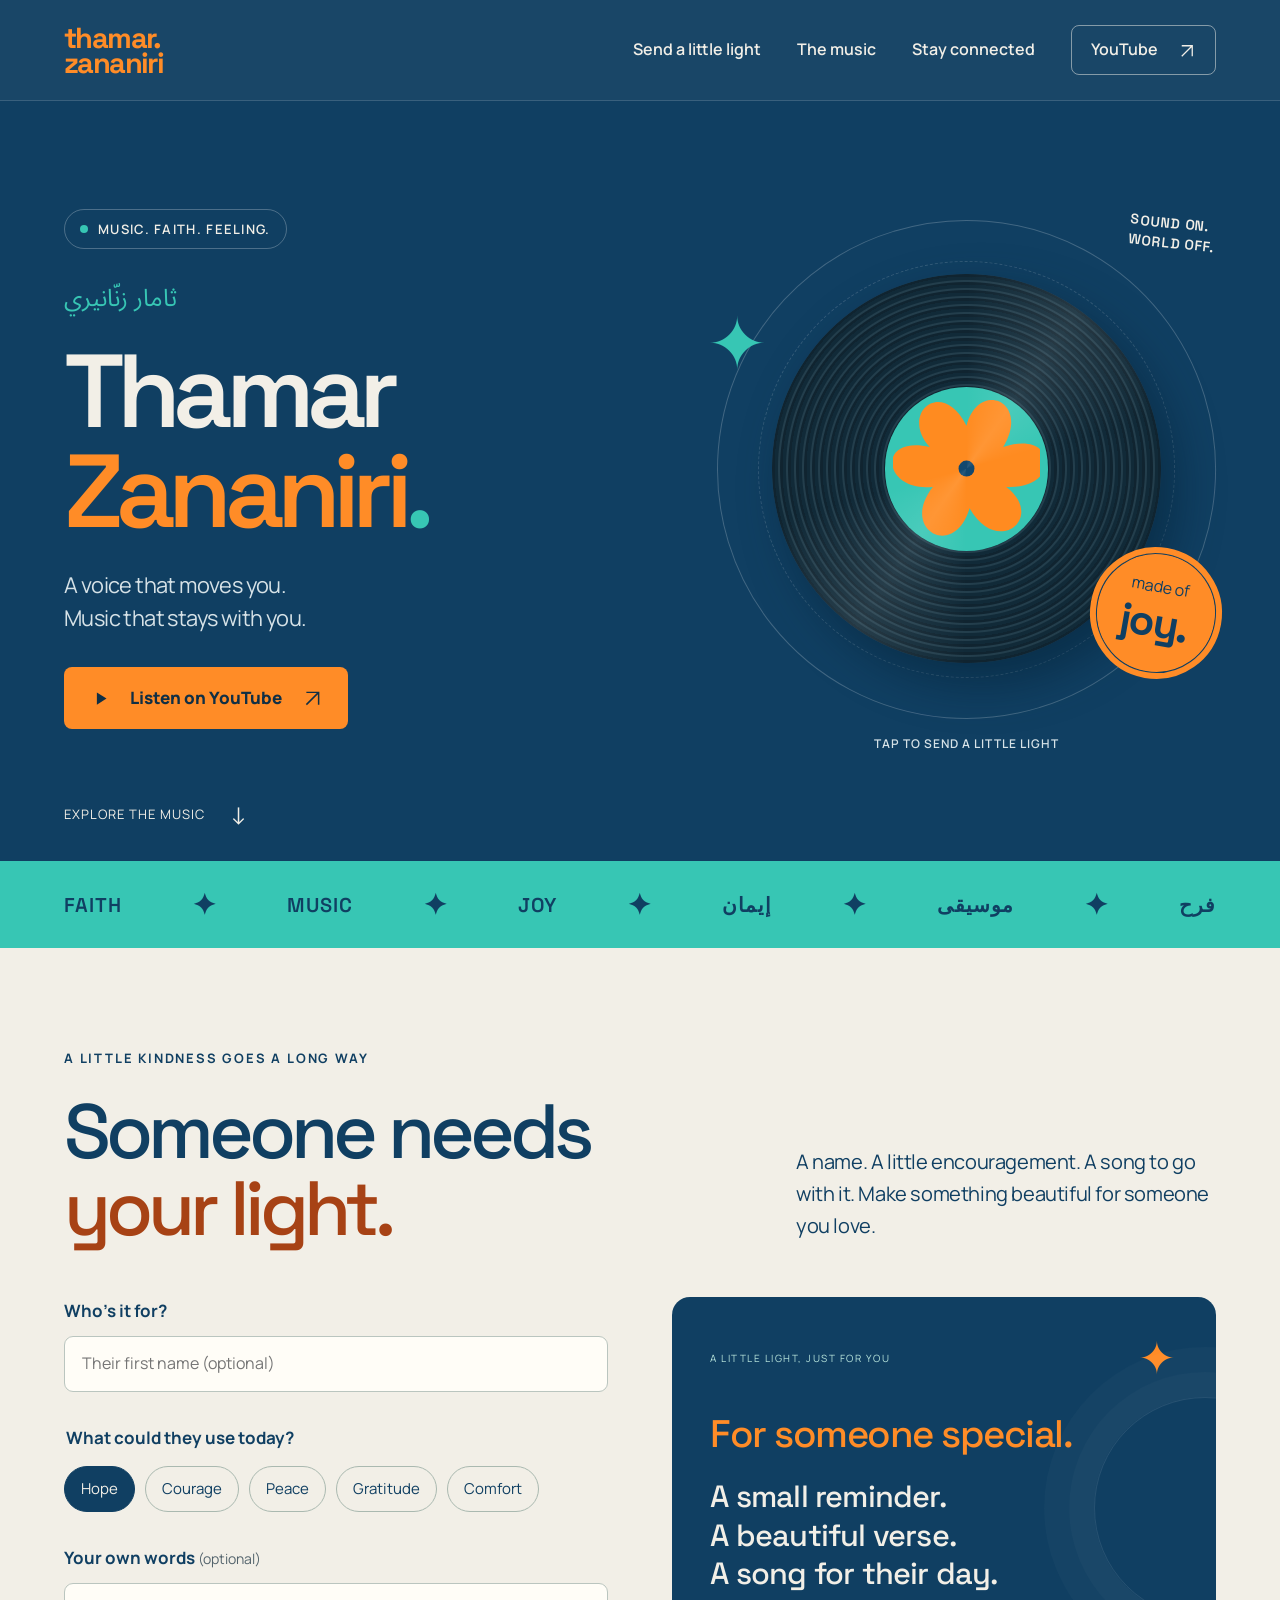
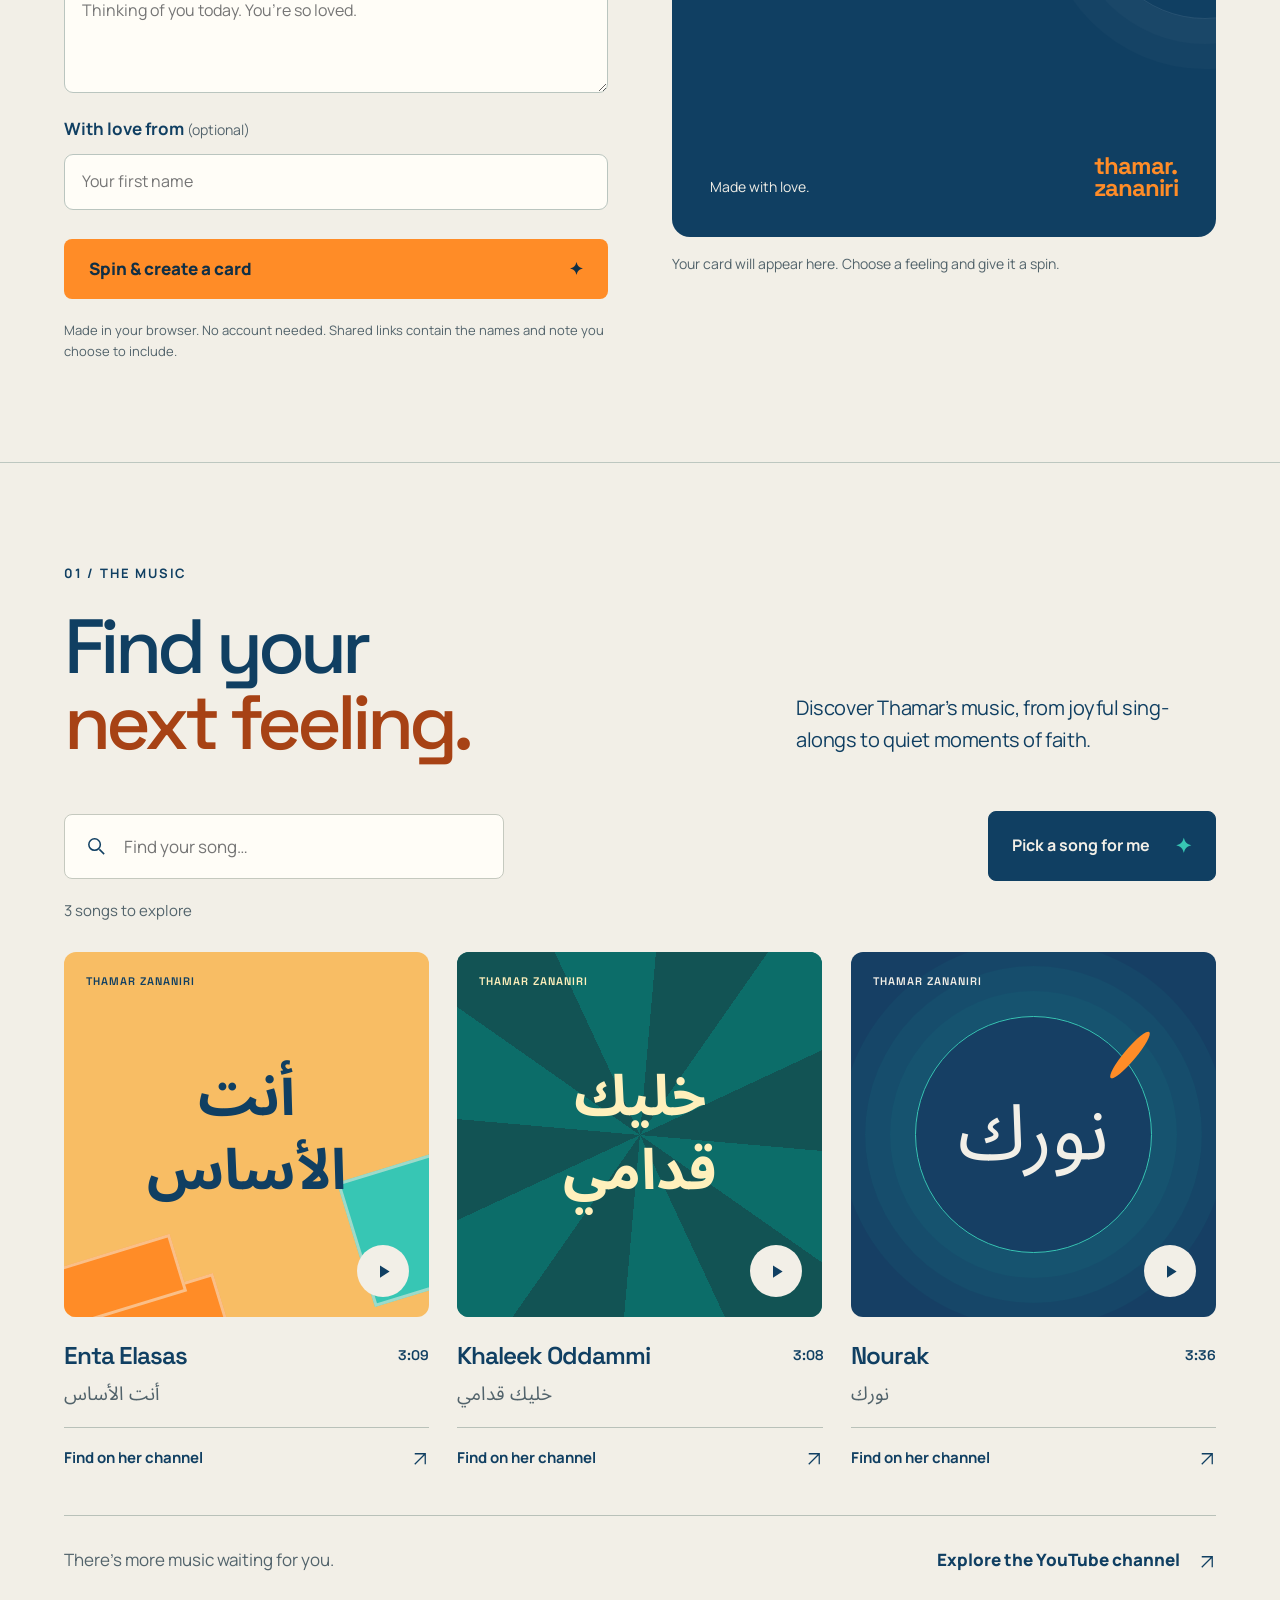
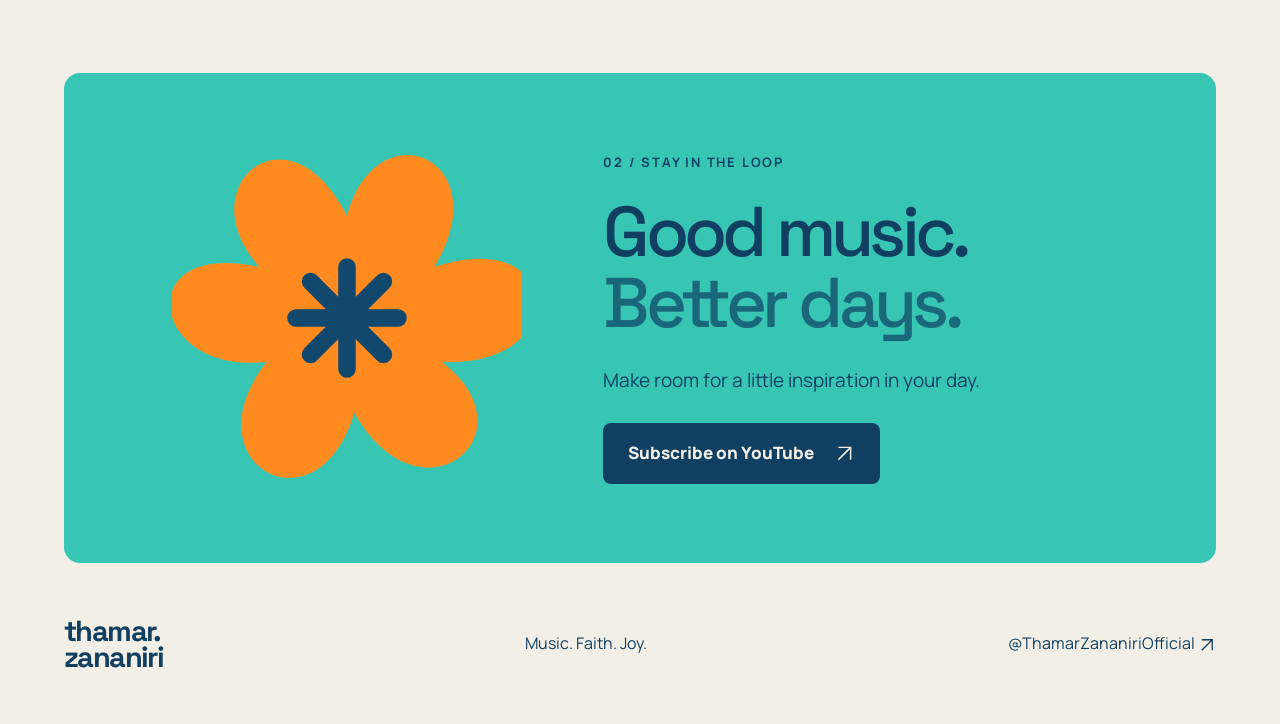
==== commit b155d11c: "Add personalized encouragement cards with WhatsApp sharing and Story export" ====
--- a/index.html
+++ b/index.html
@@ -5,14 +5,30 @@
 <meta name="theme-color" content="#12486e">
 <meta name="description" content="Music, faith and joy with Thamar Zananiri — ثامار زنّانيري. Discover her songs and watch on YouTube.">
 <title>Thamar Zananiri | ثامار زنّانيري</title>
-<link rel="icon" href="assets/favicon.svg" type="image/svg+xml"><link rel="stylesheet" href="style.css?v=4">
+<link rel="icon" href="assets/favicon.svg" type="image/svg+xml"><link rel="stylesheet" href="style.css?v=5">
 </head>
 <body>
 <div class="reading-progress" aria-hidden="true"></div>
-<header class="header"><a class="wordmark" href="#" aria-label="Thamar Zananiri home"><span>thamar.</span><span>zananiri</span></a><nav aria-label="Main navigation"><a href="#music">The music</a><a href="#connect">Stay connected</a><a class="nav-watch" href="https://www.youtube.com/@ThamarZananiriOfficial" target="_blank" rel="noopener noreferrer">YouTube <span aria-hidden="true"><svg class="arrow-icon" viewBox="0 0 24 24" fill="none" stroke="currentColor" stroke-width="1.7" aria-hidden="true"><path d="M5 19 19 5M5 5h14v14"/></svg></span></a></nav></header>
+<header class="header"><a class="wordmark" href="#" aria-label="Thamar Zananiri home"><span>thamar.</span><span>zananiri</span></a><nav aria-label="Main navigation"><a href="#light">Send a little light</a><a href="#music">The music</a><a href="#connect">Stay connected</a><a class="nav-watch" href="https://www.youtube.com/@ThamarZananiriOfficial" target="_blank" rel="noopener noreferrer">YouTube <span aria-hidden="true"><svg class="arrow-icon" viewBox="0 0 24 24" fill="none" stroke="currentColor" stroke-width="1.7" aria-hidden="true"><path d="M5 19 19 5M5 5h14v14"/></svg></span></a></nav></header>
 <main>
-<section class="hero" aria-labelledby="title"><div class="hero-content"><span class="hero-tag"><span></span> MUSIC. FAITH. FEELING.</span><p class="arabic" lang="ar" dir="rtl">ثامار زنّانيري</p><h1 id="title"><span>Thamar</span><span>Zananiri<span class="name-dot">.</span></span></h1><p class="hero-description">A voice that moves you.<br>Music that stays with you.</p><a class="button" href="https://www.youtube.com/@ThamarZananiriOfficial" target="_blank" rel="noopener noreferrer"><svg viewBox="0 0 24 24" aria-hidden="true"><path d="m9 5 11 7-11 7Z" fill="currentColor"/></svg>Listen on YouTube <span aria-hidden="true"><svg class="arrow-icon" viewBox="0 0 24 24" fill="none" stroke="currentColor" stroke-width="1.7" aria-hidden="true"><path d="M5 19 19 5M5 5h14v14"/></svg></span></a></div><div class="record-scene"><span class="scene-note">SOUND ON.<br>WORLD OFF.</span><div class="record-halo" aria-hidden="true"></div><button class="record-control" type="button" aria-pressed="false" aria-label="Animate the illustrated record"><span class="record"><span class="record-label"><svg viewBox="0 0 240 240" aria-hidden="true"><path fill="#ff8b20" d="M120 50C80-30 10 30 60 85C-30 65-15 160 65 150C10 220 100 270 125 185C170 265 250 200 185 150C275 155 270 55 180 85C225 10 140-25 120 50Z"/><circle cx="120" cy="120" r="13" fill="#12486e"/></svg></span></span></button><span class="record-sticker" aria-hidden="true">made of<br><em>joy.</em></span><span class="record-caption">TAP TO SPIN · VISUAL PLAYGROUND</span><span class="scene-spark" aria-hidden="true">✦</span></div><a class="hero-scroll" href="#music">EXPLORE THE MUSIC <span aria-hidden="true">↓</span></a></section>
+<section class="hero" aria-labelledby="title"><div class="hero-content"><span class="hero-tag"><span></span> MUSIC. FAITH. FEELING.</span><p class="arabic" lang="ar" dir="rtl">ثامار زنّانيري</p><h1 id="title"><span>Thamar</span><span>Zananiri<span class="name-dot">.</span></span></h1><p class="hero-description">A voice that moves you.<br>Music that stays with you.</p><a class="button" href="https://www.youtube.com/@ThamarZananiriOfficial" target="_blank" rel="noopener noreferrer"><svg viewBox="0 0 24 24" aria-hidden="true"><path d="m9 5 11 7-11 7Z" fill="currentColor"/></svg>Listen on YouTube <span aria-hidden="true"><svg class="arrow-icon" viewBox="0 0 24 24" fill="none" stroke="currentColor" stroke-width="1.7" aria-hidden="true"><path d="M5 19 19 5M5 5h14v14"/></svg></span></a></div><div class="record-scene"><span class="scene-note">SOUND ON.<br>WORLD OFF.</span><div class="record-halo" aria-hidden="true"></div><button class="record-control" type="button" aria-label="Create an encouragement card"><span class="record"><span class="record-label"><svg viewBox="0 0 240 240" aria-hidden="true"><path fill="#ff8b20" d="M120 50C80-30 10 30 60 85C-30 65-15 160 65 150C10 220 100 270 125 185C170 265 250 200 185 150C275 155 270 55 180 85C225 10 140-25 120 50Z"/><circle cx="120" cy="120" r="13" fill="#12486e"/></svg></span></span></button><span class="record-sticker" aria-hidden="true">made of<br><em>joy.</em></span><span class="record-caption">TAP TO SEND A LITTLE LIGHT</span><span class="scene-spark" aria-hidden="true">✦</span></div><a class="hero-scroll" href="#music">EXPLORE THE MUSIC <span aria-hidden="true">↓</span></a></section>
 <div class="ribbon" aria-hidden="true"><span>FAITH</span><b>✦</b><span>MUSIC</span><b>✦</b><span>JOY</span><b>✦</b><span>إيمان</span><b>✦</b><span>موسيقى</span><b>✦</b><span>فرح</span></div>
+<section class="light-maker section" id="light" aria-labelledby="light-title">
+<div class="section-top"><div><p class="eyebrow">A LITTLE KINDNESS GOES A LONG WAY</p><h2 id="light-title">Someone needs<br><em>your light.</em></h2></div><p>A name. A little encouragement. A song to go with it. Make something beautiful for someone you love.</p></div>
+<div class="maker-layout"><form id="light-form" class="light-form">
+<label for="recipient">Who’s it for?</label><input id="recipient" name="recipient" maxlength="40" placeholder="Their first name (optional)" autocomplete="off">
+<fieldset><legend>What could they use today?</legend><div class="mood-options">
+<label><input type="radio" name="mood" value="hope" checked><span>Hope</span></label><label><input type="radio" name="mood" value="courage"><span>Courage</span></label><label><input type="radio" name="mood" value="peace"><span>Peace</span></label><label><input type="radio" name="mood" value="gratitude"><span>Gratitude</span></label><label><input type="radio" name="mood" value="comfort"><span>Comfort</span></label>
+</div></fieldset>
+<label for="personal-note">Your own words <span class="optional">(optional)</span></label><textarea id="personal-note" name="note" maxlength="160" rows="3" placeholder="Thinking of you today. You’re so loved."></textarea>
+<label for="sender">With love from <span class="optional">(optional)</span></label><input id="sender" name="sender" maxlength="40" placeholder="Your first name" autocomplete="off">
+<button class="button generate-button" type="submit">Spin & create a card <span aria-hidden="true">✦</span></button>
+<p class="maker-note">Made in your browser. No account needed. Shared links contain the names and note you choose to include.</p>
+</form>
+<div class="card-area"><div class="encouragement-card" id="encouragement-card" tabindex="-1" aria-label="Your encouragement card"><div class="card-topline"><span>A LITTLE LIGHT, JUST FOR YOU</span><span class="card-spark" aria-hidden="true">✦</span></div><p class="card-recipient" id="card-recipient">For someone special.</p><p class="card-message" id="card-message">A small reminder.<br>A beautiful verse.<br>A song for their day.</p><blockquote id="card-verse" hidden></blockquote><p class="card-reference" id="card-reference"></p><p class="card-note" id="card-note" hidden></p><div class="card-bottom"><span id="card-sender">Made with love.</span><span>thamar.<br>zananiri</span></div></div>
+<div id="card-result" hidden><a class="card-song" id="card-song" href="https://www.youtube.com/@ThamarZananiriOfficial" target="_blank" rel="noopener noreferrer"><span>A SONG TO GO WITH IT<strong id="card-song-title"></strong><small>Find this song on Thamar’s YouTube channel</small></span><span aria-hidden="true">↗</span></a><div class="share-actions"><a id="whatsapp-share" class="share-primary" target="_blank" rel="noopener noreferrer">Share on WhatsApp</a><button type="button" id="copy-card">Copy link</button><button type="button" id="download-card">Download Story card</button></div><p class="maker-note">Story card: PNG · 1080 × 1920. Add the copied dedication link to your Story so friends can open the song.</p></div><p id="card-status" role="status" class="card-status">Your card will appear here. Choose a feeling and give it a spin.</p></div></div>
+<noscript><p>Enable JavaScript to create and share a personalized card. You can still explore the music below.</p></noscript></section>
+
 <section class="music section" id="music"><div class="section-top"><div><p class="eyebrow">01 / THE MUSIC</p><h2>Find your<br><em>next feeling.</em></h2></div><p>Discover Thamar’s music, from joyful sing-alongs to quiet moments of faith.</p></div>
 <div class="music-tools"><label class="search-box"><svg viewBox="0 0 24 24" fill="none" stroke="currentColor" stroke-width="1.6" aria-hidden="true"><circle cx="10" cy="10" r="6"/><path d="m15 15 5 5"/></svg><span class="sr-only">Search songs in English or Arabic</span><input type="search" id="song-search" placeholder="Find your song…" autocomplete="off"></label><button class="surprise-button" id="surprise" type="button">Pick a song for me <span aria-hidden="true">✦</span></button></div><p id="music-status" class="music-status" role="status">3 songs to explore</p><div class="songs" aria-label="Songs">
 <a class="song" href="https://www.youtube.com/@ThamarZananiriOfficial/search?query=Enta%20Elasas" target="_blank" rel="noopener noreferrer"><div class="cover foundations"><span class="cover-label">THAMAR ZANANIRI</span><div class="blocks" aria-hidden="true"><i></i><i></i><i></i></div><span class="cover-title" lang="ar" dir="rtl">أنت<br>الأساس</span><span class="play" aria-hidden="true"><svg class="play-icon" viewBox="0 0 24 24" aria-hidden="true"><path d="m8 5 11 7-11 7Z" fill="currentColor"/></svg></span></div><div class="song-details"><div><h3>Enta Elasas</h3><p lang="ar" dir="rtl">أنت الأساس</p></div><span class="duration">3:09</span></div><span class="song-action">Find on her channel <span aria-hidden="true"><svg class="arrow-icon" viewBox="0 0 24 24" fill="none" stroke="currentColor" stroke-width="1.7" aria-hidden="true"><path d="M5 19 19 5M5 5h14v14"/></svg></span></span></a>
@@ -22,5 +38,5 @@
 </section>
 <section class="connect" id="connect"><div class="connect-flower" aria-hidden="true"><svg viewBox="0 0 240 240"><path fill="#ff8b20" d="M120 50C80-30 10 30 60 85C-30 65-15 160 65 150C10 220 100 270 125 185C170 265 250 200 185 150C275 155 270 55 180 85C225 10 140-25 120 50Z"/><path d="M120 85v70m-35-35h70m-60-25 50 50m-50 0 50-50" stroke="#12486e" stroke-width="12" stroke-linecap="round"/></svg></div><div><p class="eyebrow">02 / STAY IN THE LOOP</p><h2>Good music.<br><em>Better days.</em></h2><p>Make room for a little inspiration in your day.</p><a class="button" href="https://www.youtube.com/@ThamarZananiriOfficial?sub_confirmation=1" target="_blank" rel="noopener noreferrer">Subscribe on YouTube <span aria-hidden="true"><svg class="arrow-icon" viewBox="0 0 24 24" fill="none" stroke="currentColor" stroke-width="1.7" aria-hidden="true"><path d="M5 19 19 5M5 5h14v14"/></svg></span></a></div></section>
 </main><footer><a class="wordmark" href="#" aria-label="Back to top"><span>thamar.</span><span>zananiri</span></a><p>Music. Faith. Joy.</p><a href="https://www.youtube.com/@ThamarZananiriOfficial" target="_blank" rel="noopener noreferrer">@ThamarZananiriOfficial <span aria-hidden="true"><svg class="arrow-icon" viewBox="0 0 24 24" fill="none" stroke="currentColor" stroke-width="1.7" aria-hidden="true"><path d="M5 19 19 5M5 5h14v14"/></svg></span></a></footer>
-<script src="script.js?v=4" defer></script>
+<script src="script.js?v=5" defer></script>
 </body></html>
--- a/style.css
+++ b/style.css
@@ -9,3 +9,5 @@
 @media(max-width:359px){nav>a:first-child{display:none}.hero-tag{font-size:9px}.button{font-size:15px;padding:18px 16px}.record-sticker{width:75px;height:75px;font-size:11px}.record-sticker em{font-size:27px}h3{font-size:25px}.connect{padding:30px 20px}.connect .button{font-size:13px;padding:18px 15px;gap:9px}.connect h2{font-size:42px}}
 @media(prefers-reduced-motion:reduce){html{scroll-behavior:auto}*,*:before,*:after{animation:none!important;transition:none!important}.reveal{opacity:1;translate:none}.record-control[aria-pressed=true] .record{box-shadow:0 0 0 4px var(--orange)}}
 @media(min-width:1800px){.hero,.header,.ribbon,footer{padding-left:calc((100vw - 1800px)/2 + 88px);padding-right:calc((100vw - 1800px)/2 + 88px)}}
+/* Personalized encouragement */
+.light-maker{border-bottom:1px solid #bdc7c0}.maker-layout{display:grid;grid-template-columns:1fr 1fr;gap:clamp(30px,5vw,80px);align-items:start}.light-form{display:flex;flex-direction:column;gap:12px}.light-form>label,.light-form legend{font-size:17px;font-weight:700}.optional{font-size:14px;font-weight:400;color:#53636c}.light-form>input,.light-form textarea{font:16px/1.6 var(--body);width:100%;border:1px solid #bac5bf;background:#fffdf7;color:var(--ink);padding:14px 17px;border-radius:9px;margin-bottom:10px}.light-form textarea{resize:vertical;min-height:110px}.light-form fieldset{border:0;padding:0;margin:10px 0 20px;min-width:0}.light-form legend{margin-bottom:15px}.mood-options{display:flex;flex-wrap:wrap;gap:10px}.mood-options label{position:relative;cursor:pointer}.mood-options input{position:absolute;opacity:0;width:1px;height:1px}.mood-options span{display:block;border:1px solid #aab9b0;padding:10px 16px;border-radius:30px;font-size:15px}.mood-options input:checked+span{background:var(--blue);color:var(--cream);border-color:var(--blue)}.mood-options input:focus-visible+span{outline:3px solid var(--teal);outline-offset:3px}.generate-button{border:0;justify-content:space-between;margin-top:7px}.maker-note{font-size:13px;line-height:1.6;color:#52636b;margin:9px 0 0}.encouragement-card{background:var(--blue);color:var(--cream);border-radius:18px;padding:clamp(25px,3vw,45px);min-height:540px;display:flex;flex-direction:column;position:relative;overflow:hidden;overflow-wrap:anywhere}.encouragement-card:before{content:'';position:absolute;width:220px;height:220px;border:1px solid #ffffff18;border-radius:50%;right:-100px;top:100px;box-shadow:0 0 0 25px #ffffff05,0 0 0 50px #ffffff05;pointer-events:none}.card-topline{display:flex;justify-content:space-between;align-items:center;gap:20px;font-size:10px;letter-spacing:1.5px;color:#b9e5dc}.card-spark{font-size:45px;color:var(--orange);line-height:1}.card-recipient{font:500 clamp(30px,3vw,44px)/1.15 var(--display);letter-spacing:-1.5px;margin:32px 0 22px;color:var(--orange)}.card-message{font:500 clamp(26px,2.4vw,36px)/1.25 var(--display);letter-spacing:-.8px;margin-bottom:24px}.encouragement-card blockquote{font:400 clamp(20px,1.9vw,27px)/1.5 var(--display);margin:0 0 14px}.card-reference{color:var(--teal);font-size:13px;letter-spacing:.5px;margin:0 0 25px}.card-note{font:16px/1.6 var(--body);white-space:pre-wrap;margin:0 0 25px;border-top:1px solid #ffffff30;padding-top:20px}.card-bottom{display:flex;justify-content:space-between;align-items:end;gap:20px;margin-top:auto;padding-top:30px;font-size:14px}.card-bottom>span:last-child{font:700 24px/.9 var(--display);color:var(--orange);letter-spacing:-1px}.card-song{display:flex;justify-content:space-between;align-items:center;gap:20px;margin:18px 0;padding:19px 0;border-bottom:1px solid #b9c1b9}.card-song>span:first-child{font-size:11px;letter-spacing:1px}.card-song strong{display:block;font:600 24px/1.4 var(--display);letter-spacing:-.7px}.card-song small{display:block;font-size:12px;letter-spacing:0;color:#52636b}.share-actions{display:flex;flex-wrap:wrap;gap:10px}.share-actions a,.share-actions button{padding:13px 16px;border:1px solid var(--blue);border-radius:8px;background:transparent;font-size:14px;font-weight:700;display:inline-flex;align-items:center;justify-content:center;min-height:48px}.share-actions .share-primary{background:var(--blue);color:var(--cream)}.share-actions a:hover,.share-actions button:hover{background:var(--teal);color:var(--blue)}.card-status{font-size:14px;line-height:1.6;margin:16px 0 0;color:#52636b}.record.is-creating{animation-play-state:running}#card-result[hidden],.encouragement-card [hidden]{display:none}@media(max-width:1000px) and (min-width:761px){nav{gap:16px;font-size:14px}.nav-watch{gap:10px}.maker-layout{gap:30px}}@media(max-width:760px){nav>a:nth-child(2),nav>a:nth-child(3){display:none}nav{font-size:12px;gap:14px}.maker-layout{grid-template-columns:1fr;gap:35px}.encouragement-card{min-height:500px;padding:27px}.card-message{font-size:29px}.card-recipient{font-size:34px}.encouragement-card blockquote{font-size:23px}.mood-options span{padding:10px 14px}.share-actions>*{flex:1 1 auto}.card-topline{font-size:9px}.light-maker .section-top>p{font-size:18px}}@media(max-width:359px){nav>a:first-child{display:block}.nav-watch{display:none}.encouragement-card{padding:22px}.card-topline{font-size:8px}.card-message{font-size:26px}.card-recipient{font-size:30px}.encouragement-card blockquote{font-size:21px}}@media(prefers-reduced-motion:reduce){.record.is-creating{animation:none!important}}
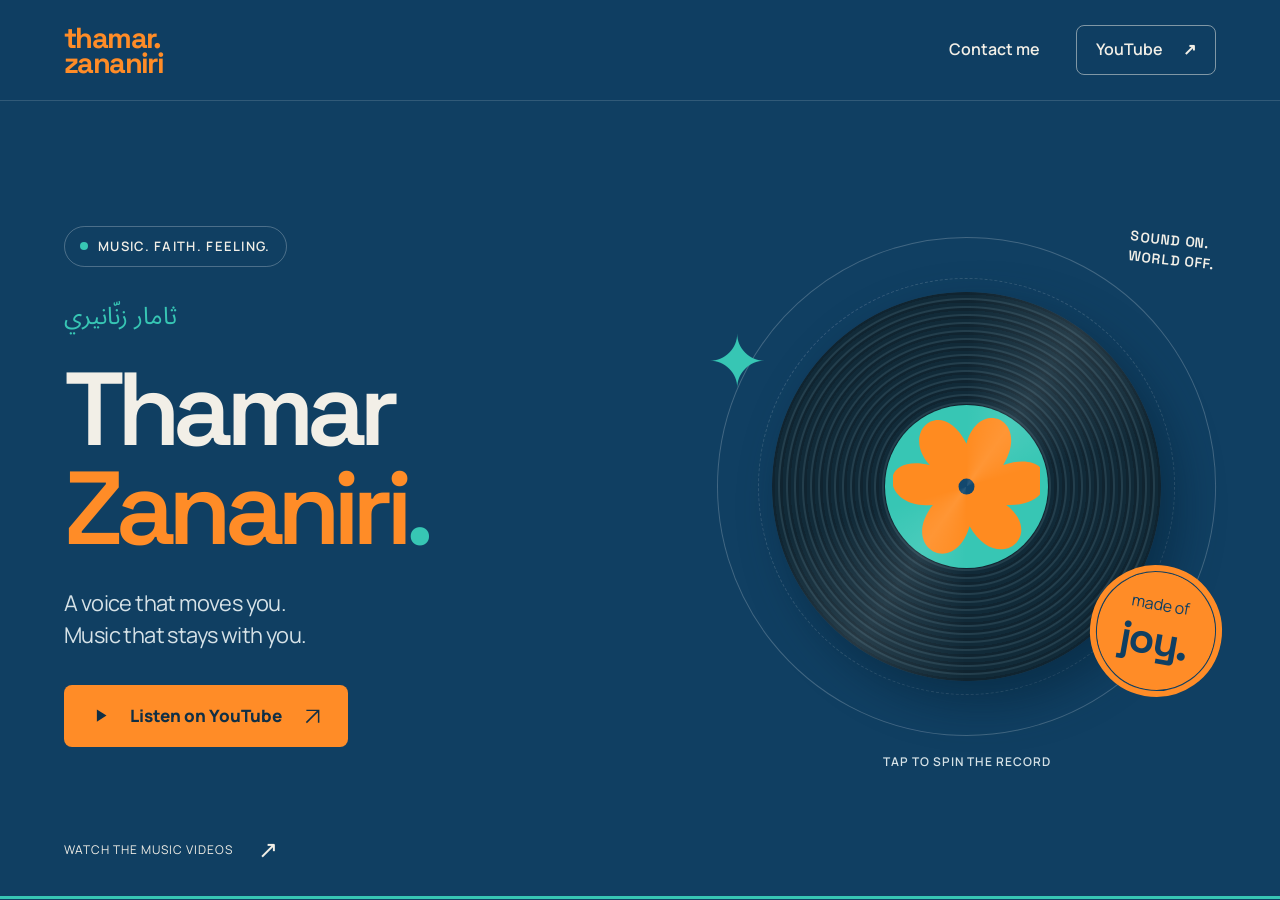
==== commit 0044a1a8: "Keep blue hero and add separate email contact page" ====
--- a/index.html
+++ b/index.html
@@ -5,38 +5,6 @@
 <meta name="theme-color" content="#12486e">
 <meta name="description" content="Music, faith and joy with Thamar Zananiri — ثامار زنّانيري. Discover her songs and watch on YouTube.">
 <title>Thamar Zananiri | ثامار زنّانيري</title>
-<link rel="icon" href="assets/favicon.svg" type="image/svg+xml"><link rel="stylesheet" href="style.css?v=5">
+<link rel="icon" href="assets/favicon.svg" type="image/svg+xml"><link rel="stylesheet" href="style.css?v=6">
 </head>
-<body>
-<div class="reading-progress" aria-hidden="true"></div>
-<header class="header"><a class="wordmark" href="#" aria-label="Thamar Zananiri home"><span>thamar.</span><span>zananiri</span></a><nav aria-label="Main navigation"><a href="#light">Send a little light</a><a href="#music">The music</a><a href="#connect">Stay connected</a><a class="nav-watch" href="https://www.youtube.com/@ThamarZananiriOfficial" target="_blank" rel="noopener noreferrer">YouTube <span aria-hidden="true"><svg class="arrow-icon" viewBox="0 0 24 24" fill="none" stroke="currentColor" stroke-width="1.7" aria-hidden="true"><path d="M5 19 19 5M5 5h14v14"/></svg></span></a></nav></header>
-<main>
-<section class="hero" aria-labelledby="title"><div class="hero-content"><span class="hero-tag"><span></span> MUSIC. FAITH. FEELING.</span><p class="arabic" lang="ar" dir="rtl">ثامار زنّانيري</p><h1 id="title"><span>Thamar</span><span>Zananiri<span class="name-dot">.</span></span></h1><p class="hero-description">A voice that moves you.<br>Music that stays with you.</p><a class="button" href="https://www.youtube.com/@ThamarZananiriOfficial" target="_blank" rel="noopener noreferrer"><svg viewBox="0 0 24 24" aria-hidden="true"><path d="m9 5 11 7-11 7Z" fill="currentColor"/></svg>Listen on YouTube <span aria-hidden="true"><svg class="arrow-icon" viewBox="0 0 24 24" fill="none" stroke="currentColor" stroke-width="1.7" aria-hidden="true"><path d="M5 19 19 5M5 5h14v14"/></svg></span></a></div><div class="record-scene"><span class="scene-note">SOUND ON.<br>WORLD OFF.</span><div class="record-halo" aria-hidden="true"></div><button class="record-control" type="button" aria-label="Create an encouragement card"><span class="record"><span class="record-label"><svg viewBox="0 0 240 240" aria-hidden="true"><path fill="#ff8b20" d="M120 50C80-30 10 30 60 85C-30 65-15 160 65 150C10 220 100 270 125 185C170 265 250 200 185 150C275 155 270 55 180 85C225 10 140-25 120 50Z"/><circle cx="120" cy="120" r="13" fill="#12486e"/></svg></span></span></button><span class="record-sticker" aria-hidden="true">made of<br><em>joy.</em></span><span class="record-caption">TAP TO SEND A LITTLE LIGHT</span><span class="scene-spark" aria-hidden="true">✦</span></div><a class="hero-scroll" href="#music">EXPLORE THE MUSIC <span aria-hidden="true">↓</span></a></section>
-<div class="ribbon" aria-hidden="true"><span>FAITH</span><b>✦</b><span>MUSIC</span><b>✦</b><span>JOY</span><b>✦</b><span>إيمان</span><b>✦</b><span>موسيقى</span><b>✦</b><span>فرح</span></div>
-<section class="light-maker section" id="light" aria-labelledby="light-title">
-<div class="section-top"><div><p class="eyebrow">A LITTLE KINDNESS GOES A LONG WAY</p><h2 id="light-title">Someone needs<br><em>your light.</em></h2></div><p>A name. A little encouragement. A song to go with it. Make something beautiful for someone you love.</p></div>
-<div class="maker-layout"><form id="light-form" class="light-form">
-<label for="recipient">Who’s it for?</label><input id="recipient" name="recipient" maxlength="40" placeholder="Their first name (optional)" autocomplete="off">
-<fieldset><legend>What could they use today?</legend><div class="mood-options">
-<label><input type="radio" name="mood" value="hope" checked><span>Hope</span></label><label><input type="radio" name="mood" value="courage"><span>Courage</span></label><label><input type="radio" name="mood" value="peace"><span>Peace</span></label><label><input type="radio" name="mood" value="gratitude"><span>Gratitude</span></label><label><input type="radio" name="mood" value="comfort"><span>Comfort</span></label>
-</div></fieldset>
-<label for="personal-note">Your own words <span class="optional">(optional)</span></label><textarea id="personal-note" name="note" maxlength="160" rows="3" placeholder="Thinking of you today. You’re so loved."></textarea>
-<label for="sender">With love from <span class="optional">(optional)</span></label><input id="sender" name="sender" maxlength="40" placeholder="Your first name" autocomplete="off">
-<button class="button generate-button" type="submit">Spin & create a card <span aria-hidden="true">✦</span></button>
-<p class="maker-note">Made in your browser. No account needed. Shared links contain the names and note you choose to include.</p>
-</form>
-<div class="card-area"><div class="encouragement-card" id="encouragement-card" tabindex="-1" aria-label="Your encouragement card"><div class="card-topline"><span>A LITTLE LIGHT, JUST FOR YOU</span><span class="card-spark" aria-hidden="true">✦</span></div><p class="card-recipient" id="card-recipient">For someone special.</p><p class="card-message" id="card-message">A small reminder.<br>A beautiful verse.<br>A song for their day.</p><blockquote id="card-verse" hidden></blockquote><p class="card-reference" id="card-reference"></p><p class="card-note" id="card-note" hidden></p><div class="card-bottom"><span id="card-sender">Made with love.</span><span>thamar.<br>zananiri</span></div></div>
-<div id="card-result" hidden><a class="card-song" id="card-song" href="https://www.youtube.com/@ThamarZananiriOfficial" target="_blank" rel="noopener noreferrer"><span>A SONG TO GO WITH IT<strong id="card-song-title"></strong><small>Find this song on Thamar’s YouTube channel</small></span><span aria-hidden="true">↗</span></a><div class="share-actions"><a id="whatsapp-share" class="share-primary" target="_blank" rel="noopener noreferrer">Share on WhatsApp</a><button type="button" id="copy-card">Copy link</button><button type="button" id="download-card">Download Story card</button></div><p class="maker-note">Story card: PNG · 1080 × 1920. Add the copied dedication link to your Story so friends can open the song.</p></div><p id="card-status" role="status" class="card-status">Your card will appear here. Choose a feeling and give it a spin.</p></div></div>
-<noscript><p>Enable JavaScript to create and share a personalized card. You can still explore the music below.</p></noscript></section>
-
-<section class="music section" id="music"><div class="section-top"><div><p class="eyebrow">01 / THE MUSIC</p><h2>Find your<br><em>next feeling.</em></h2></div><p>Discover Thamar’s music, from joyful sing-alongs to quiet moments of faith.</p></div>
-<div class="music-tools"><label class="search-box"><svg viewBox="0 0 24 24" fill="none" stroke="currentColor" stroke-width="1.6" aria-hidden="true"><circle cx="10" cy="10" r="6"/><path d="m15 15 5 5"/></svg><span class="sr-only">Search songs in English or Arabic</span><input type="search" id="song-search" placeholder="Find your song…" autocomplete="off"></label><button class="surprise-button" id="surprise" type="button">Pick a song for me <span aria-hidden="true">✦</span></button></div><p id="music-status" class="music-status" role="status">3 songs to explore</p><div class="songs" aria-label="Songs">
-<a class="song" href="https://www.youtube.com/@ThamarZananiriOfficial/search?query=Enta%20Elasas" target="_blank" rel="noopener noreferrer"><div class="cover foundations"><span class="cover-label">THAMAR ZANANIRI</span><div class="blocks" aria-hidden="true"><i></i><i></i><i></i></div><span class="cover-title" lang="ar" dir="rtl">أنت<br>الأساس</span><span class="play" aria-hidden="true"><svg class="play-icon" viewBox="0 0 24 24" aria-hidden="true"><path d="m8 5 11 7-11 7Z" fill="currentColor"/></svg></span></div><div class="song-details"><div><h3>Enta Elasas</h3><p lang="ar" dir="rtl">أنت الأساس</p></div><span class="duration">3:09</span></div><span class="song-action">Find on her channel <span aria-hidden="true"><svg class="arrow-icon" viewBox="0 0 24 24" fill="none" stroke="currentColor" stroke-width="1.7" aria-hidden="true"><path d="M5 19 19 5M5 5h14v14"/></svg></span></span></a>
-<a class="song" href="https://www.youtube.com/@ThamarZananiriOfficial/search?query=khaleek%20Oddammi" target="_blank" rel="noopener noreferrer"><div class="cover ahead"><span class="cover-label">THAMAR ZANANIRI</span><div class="rays" aria-hidden="true"></div><span class="cover-title" lang="ar" dir="rtl">خليك<br>قدامي</span><span class="play" aria-hidden="true"><svg class="play-icon" viewBox="0 0 24 24" aria-hidden="true"><path d="m8 5 11 7-11 7Z" fill="currentColor"/></svg></span></div><div class="song-details"><div><h3>Khaleek Oddammi</h3><p lang="ar" dir="rtl">خليك قدامي</p></div><span class="duration">3:08</span></div><span class="song-action">Find on her channel <span aria-hidden="true"><svg class="arrow-icon" viewBox="0 0 24 24" fill="none" stroke="currentColor" stroke-width="1.7" aria-hidden="true"><path d="M5 19 19 5M5 5h14v14"/></svg></span></span></a>
-<a class="song" href="https://www.youtube.com/@ThamarZananiriOfficial/search?query=Nourak" target="_blank" rel="noopener noreferrer"><div class="cover light"><span class="cover-label">THAMAR ZANANIRI</span><span class="light-ring" aria-hidden="true"></span><span class="cover-title" lang="ar" dir="rtl">نورك</span><span class="play" aria-hidden="true"><svg class="play-icon" viewBox="0 0 24 24" aria-hidden="true"><path d="m8 5 11 7-11 7Z" fill="currentColor"/></svg></span></div><div class="song-details"><div><h3>Nourak</h3><p lang="ar" dir="rtl">نورك</p></div><span class="duration">3:36</span></div><span class="song-action">Find on her channel <span aria-hidden="true"><svg class="arrow-icon" viewBox="0 0 24 24" fill="none" stroke="currentColor" stroke-width="1.7" aria-hidden="true"><path d="M5 19 19 5M5 5h14v14"/></svg></span></span></a>
-</div><div class="all-music"><p>There’s more music waiting for you.</p><a class="text-link" href="https://www.youtube.com/@ThamarZananiriOfficial/videos" target="_blank" rel="noopener noreferrer">Explore the YouTube channel <span aria-hidden="true"><svg class="arrow-icon" viewBox="0 0 24 24" fill="none" stroke="currentColor" stroke-width="1.7" aria-hidden="true"><path d="M5 19 19 5M5 5h14v14"/></svg></span></a></div>
-</section>
-<section class="connect" id="connect"><div class="connect-flower" aria-hidden="true"><svg viewBox="0 0 240 240"><path fill="#ff8b20" d="M120 50C80-30 10 30 60 85C-30 65-15 160 65 150C10 220 100 270 125 185C170 265 250 200 185 150C275 155 270 55 180 85C225 10 140-25 120 50Z"/><path d="M120 85v70m-35-35h70m-60-25 50 50m-50 0 50-50" stroke="#12486e" stroke-width="12" stroke-linecap="round"/></svg></div><div><p class="eyebrow">02 / STAY IN THE LOOP</p><h2>Good music.<br><em>Better days.</em></h2><p>Make room for a little inspiration in your day.</p><a class="button" href="https://www.youtube.com/@ThamarZananiriOfficial?sub_confirmation=1" target="_blank" rel="noopener noreferrer">Subscribe on YouTube <span aria-hidden="true"><svg class="arrow-icon" viewBox="0 0 24 24" fill="none" stroke="currentColor" stroke-width="1.7" aria-hidden="true"><path d="M5 19 19 5M5 5h14v14"/></svg></span></a></div></section>
-</main><footer><a class="wordmark" href="#" aria-label="Back to top"><span>thamar.</span><span>zananiri</span></a><p>Music. Faith. Joy.</p><a href="https://www.youtube.com/@ThamarZananiriOfficial" target="_blank" rel="noopener noreferrer">@ThamarZananiriOfficial <span aria-hidden="true"><svg class="arrow-icon" viewBox="0 0 24 24" fill="none" stroke="currentColor" stroke-width="1.7" aria-hidden="true"><path d="M5 19 19 5M5 5h14v14"/></svg></span></a></footer>
-<script src="script.js?v=5" defer></script>
-</body></html>
+<body class="home-page"><header class="header"><a class="wordmark" href="./" aria-label="Thamar Zananiri home"><span>thamar.</span><span>zananiri</span></a><nav aria-label="Main navigation"><a href="contact.html">Contact me</a><a class="nav-watch" href="https://www.youtube.com/@ThamarZananiriOfficial" target="_blank" rel="noopener noreferrer">YouTube <span aria-hidden="true">↗</span></a></nav></header><main><section class="hero" aria-labelledby="title"><div class="hero-content"><span class="hero-tag"><span></span> MUSIC. FAITH. FEELING.</span><p class="arabic" lang="ar" dir="rtl">ثامار زنّانيري</p><h1 id="title"><span>Thamar</span><span>Zananiri<span class="name-dot">.</span></span></h1><p class="hero-description">A voice that moves you.<br>Music that stays with you.</p><a class="button" href="https://www.youtube.com/@ThamarZananiriOfficial" target="_blank" rel="noopener noreferrer"><svg viewBox="0 0 24 24" aria-hidden="true"><path d="m9 5 11 7-11 7Z" fill="currentColor"/></svg>Listen on YouTube <span aria-hidden="true"><svg class="arrow-icon" viewBox="0 0 24 24" fill="none" stroke="currentColor" stroke-width="1.7" aria-hidden="true"><path d="M5 19 19 5M5 5h14v14"/></svg></span></a></div><div class="record-scene"><span class="scene-note">SOUND ON.<br>WORLD OFF.</span><div class="record-halo" aria-hidden="true"></div><button class="record-control" type="button" aria-label="Spin the record" aria-pressed="false"><span class="record"><span class="record-label"><svg viewBox="0 0 240 240" aria-hidden="true"><path fill="#ff8b20" d="M120 50C80-30 10 30 60 85C-30 65-15 160 65 150C10 220 100 270 125 185C170 265 250 200 185 150C275 155 270 55 180 85C225 10 140-25 120 50Z"/><circle cx="120" cy="120" r="13" fill="#12486e"/></svg></span></span></button><span class="record-sticker" aria-hidden="true">made of<br><em>joy.</em></span><span class="record-caption">TAP TO SPIN THE RECORD</span><span class="scene-spark" aria-hidden="true">✦</span></div><a class="hero-scroll" href="https://www.youtube.com/@ThamarZananiriOfficial/videos" target="_blank" rel="noopener noreferrer">WATCH THE MUSIC VIDEOS <span aria-hidden="true">↗</span></a></section></main><script src="script.js?v=6" defer></script></body></html>
--- a/style.css
+++ b/style.css
@@ -9,5 +9,5 @@
 @media(max-width:359px){nav>a:first-child{display:none}.hero-tag{font-size:9px}.button{font-size:15px;padding:18px 16px}.record-sticker{width:75px;height:75px;font-size:11px}.record-sticker em{font-size:27px}h3{font-size:25px}.connect{padding:30px 20px}.connect .button{font-size:13px;padding:18px 15px;gap:9px}.connect h2{font-size:42px}}
 @media(prefers-reduced-motion:reduce){html{scroll-behavior:auto}*,*:before,*:after{animation:none!important;transition:none!important}.reveal{opacity:1;translate:none}.record-control[aria-pressed=true] .record{box-shadow:0 0 0 4px var(--orange)}}
 @media(min-width:1800px){.hero,.header,.ribbon,footer{padding-left:calc((100vw - 1800px)/2 + 88px);padding-right:calc((100vw - 1800px)/2 + 88px)}}
-/* Personalized encouragement */
-.light-maker{border-bottom:1px solid #bdc7c0}.maker-layout{display:grid;grid-template-columns:1fr 1fr;gap:clamp(30px,5vw,80px);align-items:start}.light-form{display:flex;flex-direction:column;gap:12px}.light-form>label,.light-form legend{font-size:17px;font-weight:700}.optional{font-size:14px;font-weight:400;color:#53636c}.light-form>input,.light-form textarea{font:16px/1.6 var(--body);width:100%;border:1px solid #bac5bf;background:#fffdf7;color:var(--ink);padding:14px 17px;border-radius:9px;margin-bottom:10px}.light-form textarea{resize:vertical;min-height:110px}.light-form fieldset{border:0;padding:0;margin:10px 0 20px;min-width:0}.light-form legend{margin-bottom:15px}.mood-options{display:flex;flex-wrap:wrap;gap:10px}.mood-options label{position:relative;cursor:pointer}.mood-options input{position:absolute;opacity:0;width:1px;height:1px}.mood-options span{display:block;border:1px solid #aab9b0;padding:10px 16px;border-radius:30px;font-size:15px}.mood-options input:checked+span{background:var(--blue);color:var(--cream);border-color:var(--blue)}.mood-options input:focus-visible+span{outline:3px solid var(--teal);outline-offset:3px}.generate-button{border:0;justify-content:space-between;margin-top:7px}.maker-note{font-size:13px;line-height:1.6;color:#52636b;margin:9px 0 0}.encouragement-card{background:var(--blue);color:var(--cream);border-radius:18px;padding:clamp(25px,3vw,45px);min-height:540px;display:flex;flex-direction:column;position:relative;overflow:hidden;overflow-wrap:anywhere}.encouragement-card:before{content:'';position:absolute;width:220px;height:220px;border:1px solid #ffffff18;border-radius:50%;right:-100px;top:100px;box-shadow:0 0 0 25px #ffffff05,0 0 0 50px #ffffff05;pointer-events:none}.card-topline{display:flex;justify-content:space-between;align-items:center;gap:20px;font-size:10px;letter-spacing:1.5px;color:#b9e5dc}.card-spark{font-size:45px;color:var(--orange);line-height:1}.card-recipient{font:500 clamp(30px,3vw,44px)/1.15 var(--display);letter-spacing:-1.5px;margin:32px 0 22px;color:var(--orange)}.card-message{font:500 clamp(26px,2.4vw,36px)/1.25 var(--display);letter-spacing:-.8px;margin-bottom:24px}.encouragement-card blockquote{font:400 clamp(20px,1.9vw,27px)/1.5 var(--display);margin:0 0 14px}.card-reference{color:var(--teal);font-size:13px;letter-spacing:.5px;margin:0 0 25px}.card-note{font:16px/1.6 var(--body);white-space:pre-wrap;margin:0 0 25px;border-top:1px solid #ffffff30;padding-top:20px}.card-bottom{display:flex;justify-content:space-between;align-items:end;gap:20px;margin-top:auto;padding-top:30px;font-size:14px}.card-bottom>span:last-child{font:700 24px/.9 var(--display);color:var(--orange);letter-spacing:-1px}.card-song{display:flex;justify-content:space-between;align-items:center;gap:20px;margin:18px 0;padding:19px 0;border-bottom:1px solid #b9c1b9}.card-song>span:first-child{font-size:11px;letter-spacing:1px}.card-song strong{display:block;font:600 24px/1.4 var(--display);letter-spacing:-.7px}.card-song small{display:block;font-size:12px;letter-spacing:0;color:#52636b}.share-actions{display:flex;flex-wrap:wrap;gap:10px}.share-actions a,.share-actions button{padding:13px 16px;border:1px solid var(--blue);border-radius:8px;background:transparent;font-size:14px;font-weight:700;display:inline-flex;align-items:center;justify-content:center;min-height:48px}.share-actions .share-primary{background:var(--blue);color:var(--cream)}.share-actions a:hover,.share-actions button:hover{background:var(--teal);color:var(--blue)}.card-status{font-size:14px;line-height:1.6;margin:16px 0 0;color:#52636b}.record.is-creating{animation-play-state:running}#card-result[hidden],.encouragement-card [hidden]{display:none}@media(max-width:1000px) and (min-width:761px){nav{gap:16px;font-size:14px}.nav-watch{gap:10px}.maker-layout{gap:30px}}@media(max-width:760px){nav>a:nth-child(2),nav>a:nth-child(3){display:none}nav{font-size:12px;gap:14px}.maker-layout{grid-template-columns:1fr;gap:35px}.encouragement-card{min-height:500px;padding:27px}.card-message{font-size:29px}.card-recipient{font-size:34px}.encouragement-card blockquote{font-size:23px}.mood-options span{padding:10px 14px}.share-actions>*{flex:1 1 auto}.card-topline{font-size:9px}.light-maker .section-top>p{font-size:18px}}@media(max-width:359px){nav>a:first-child{display:block}.nav-watch{display:none}.encouragement-card{padding:22px}.card-topline{font-size:8px}.card-message{font-size:26px}.card-recipient{font-size:30px}.encouragement-card blockquote{font-size:21px}}@media(prefers-reduced-motion:reduce){.record.is-creating{animation:none!important}}
+
+body{background:var(--blue);color:var(--cream)}.home-page .hero{min-height:calc(100svh - 102px);border-bottom:3px solid var(--teal)}.header{position:relative}.home-page{min-height:100svh}.hero .record-control[aria-pressed=true] .record{animation-play-state:running}.hero .record-control[aria-pressed=false] .record{animation-play-state:paused}.hero .hero-scroll{font-size:12px}.contact-main{padding:70px var(--edge) 85px;display:grid;grid-template-columns:1fr 1fr;gap:clamp(35px,7vw,110px);max-width:1600px;margin:auto;align-items:start}.contact-intro h1{font-size:clamp(66px,7vw,110px);display:block;line-height:1.02}.contact-intro>p:not(.eyebrow){font-size:21px;line-height:1.6;color:#d6e2e7}.contact-intro .contact-small{font-size:17px!important}.back-link{font-size:15px;display:inline-block;margin-bottom:48px;color:var(--teal)}.contact-intro .eyebrow{color:var(--teal);margin-bottom:22px}.contact-form{display:flex;flex-direction:column;gap:12px;background:#ffffff06;border:1px solid #ffffff25;border-radius:16px;padding:32px}.contact-form label{font-size:16px;font-weight:700}.contact-form input,.contact-form textarea{font:16px/1.6 var(--body);border:1px solid #ffffff50;border-radius:8px;background:#082f4b;color:var(--cream);padding:14px 16px;width:100%;margin-bottom:13px}.contact-form input::placeholder,.contact-form textarea::placeholder{color:#b7c9d2}.contact-form textarea{resize:vertical;min-height:170px}.contact-form .button{border:0;justify-content:space-between}.form-note{font-size:12px;line-height:1.7;color:#bdcfd8;margin:8px 0 0}.form-note a{text-decoration:underline}.form-trap{position:absolute;left:-10000px;width:1px;height:1px;overflow:hidden}.thanks-main{padding:100px var(--edge)}.thanks-main h1{font-size:clamp(58px,8vw,120px);display:block}.thanks-main p{font-size:20px}.thanks-main .button{margin-top:20px}@media(max-width:760px){nav>a:nth-child(2){display:flex}.header nav{gap:18px;font-size:14px}.home-page .hero{min-height:calc(100svh - 86px)}.contact-main{grid-template-columns:1fr;padding-top:40px;gap:30px}.contact-form{padding:24px}.contact-intro h1{font-size:64px}.contact-intro>p:not(.eyebrow){font-size:19px}.back-link{margin-bottom:32px}}@media(max-width:359px){.header .nav-watch{display:flex}.header nav{gap:12px;font-size:12px}.header .nav-watch{padding:9px;gap:6px}.contact-form{padding:20px}.contact-intro h1{font-size:58px}}
